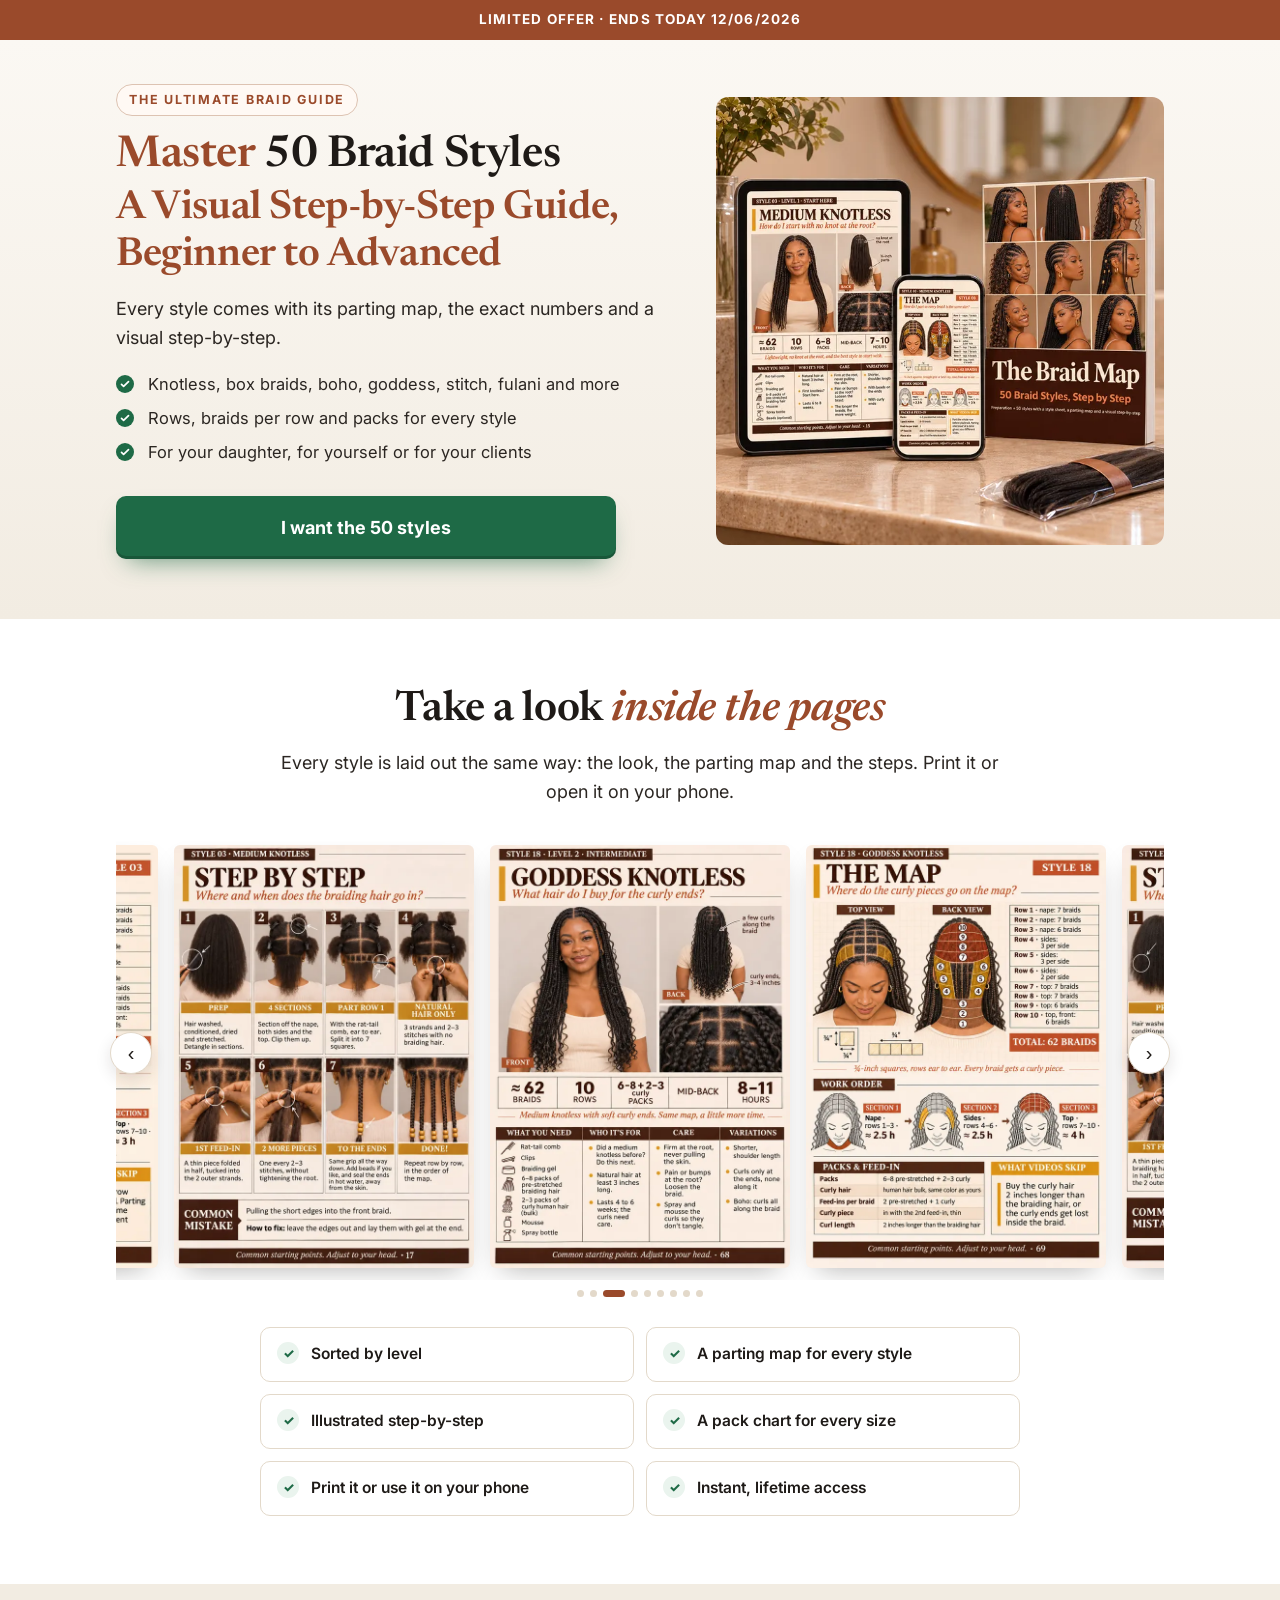
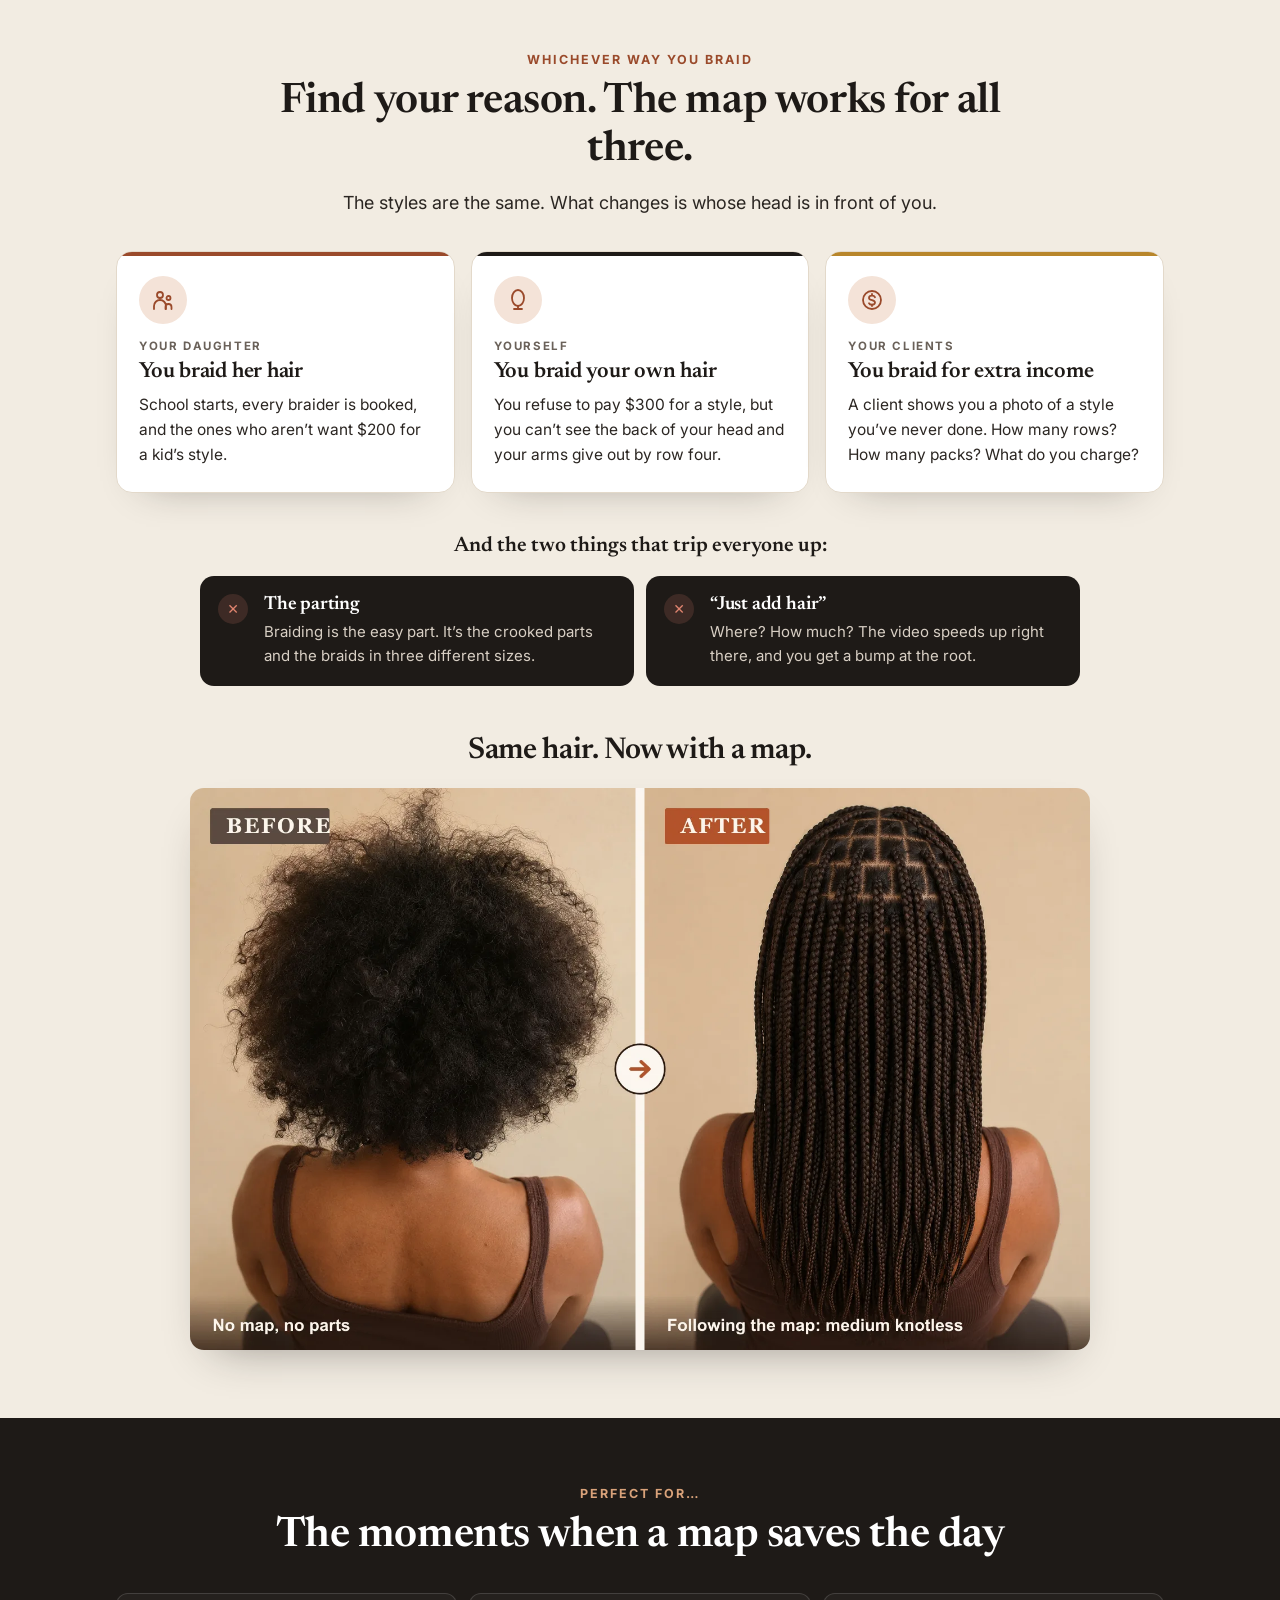
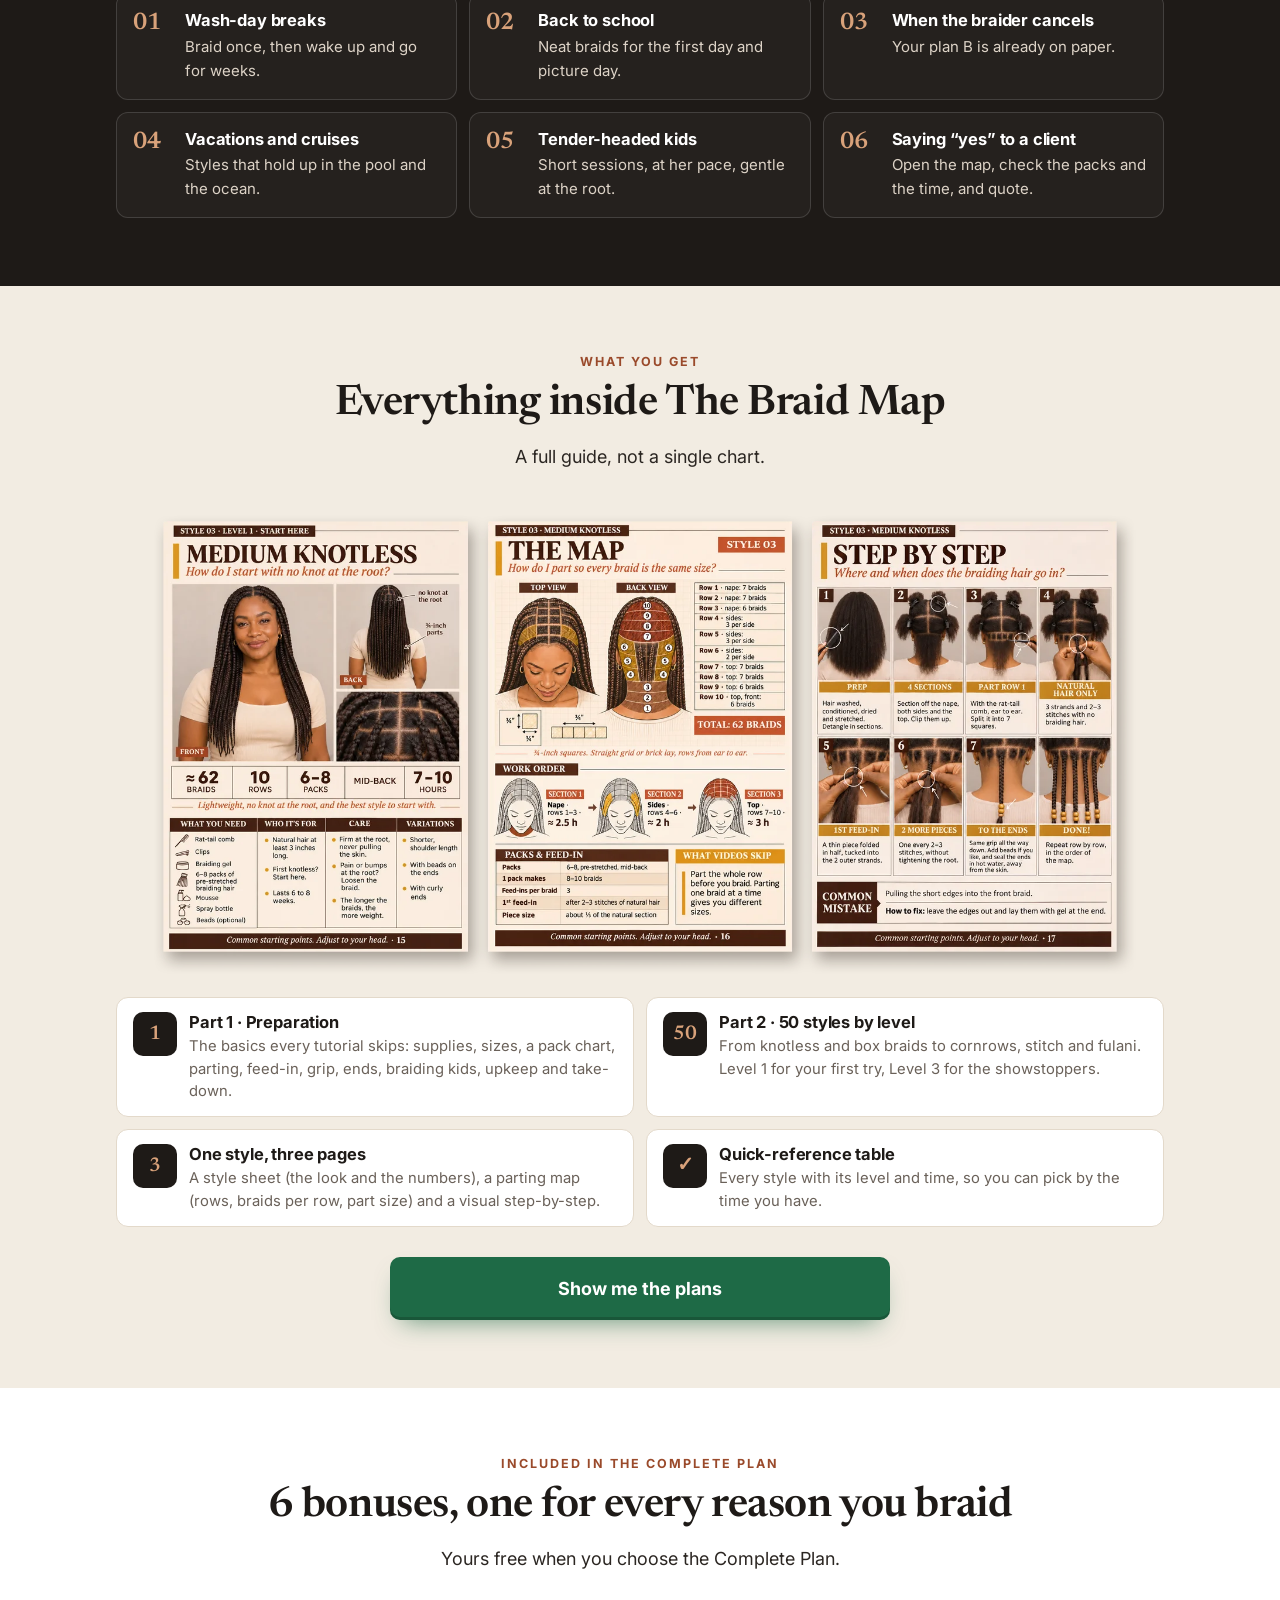
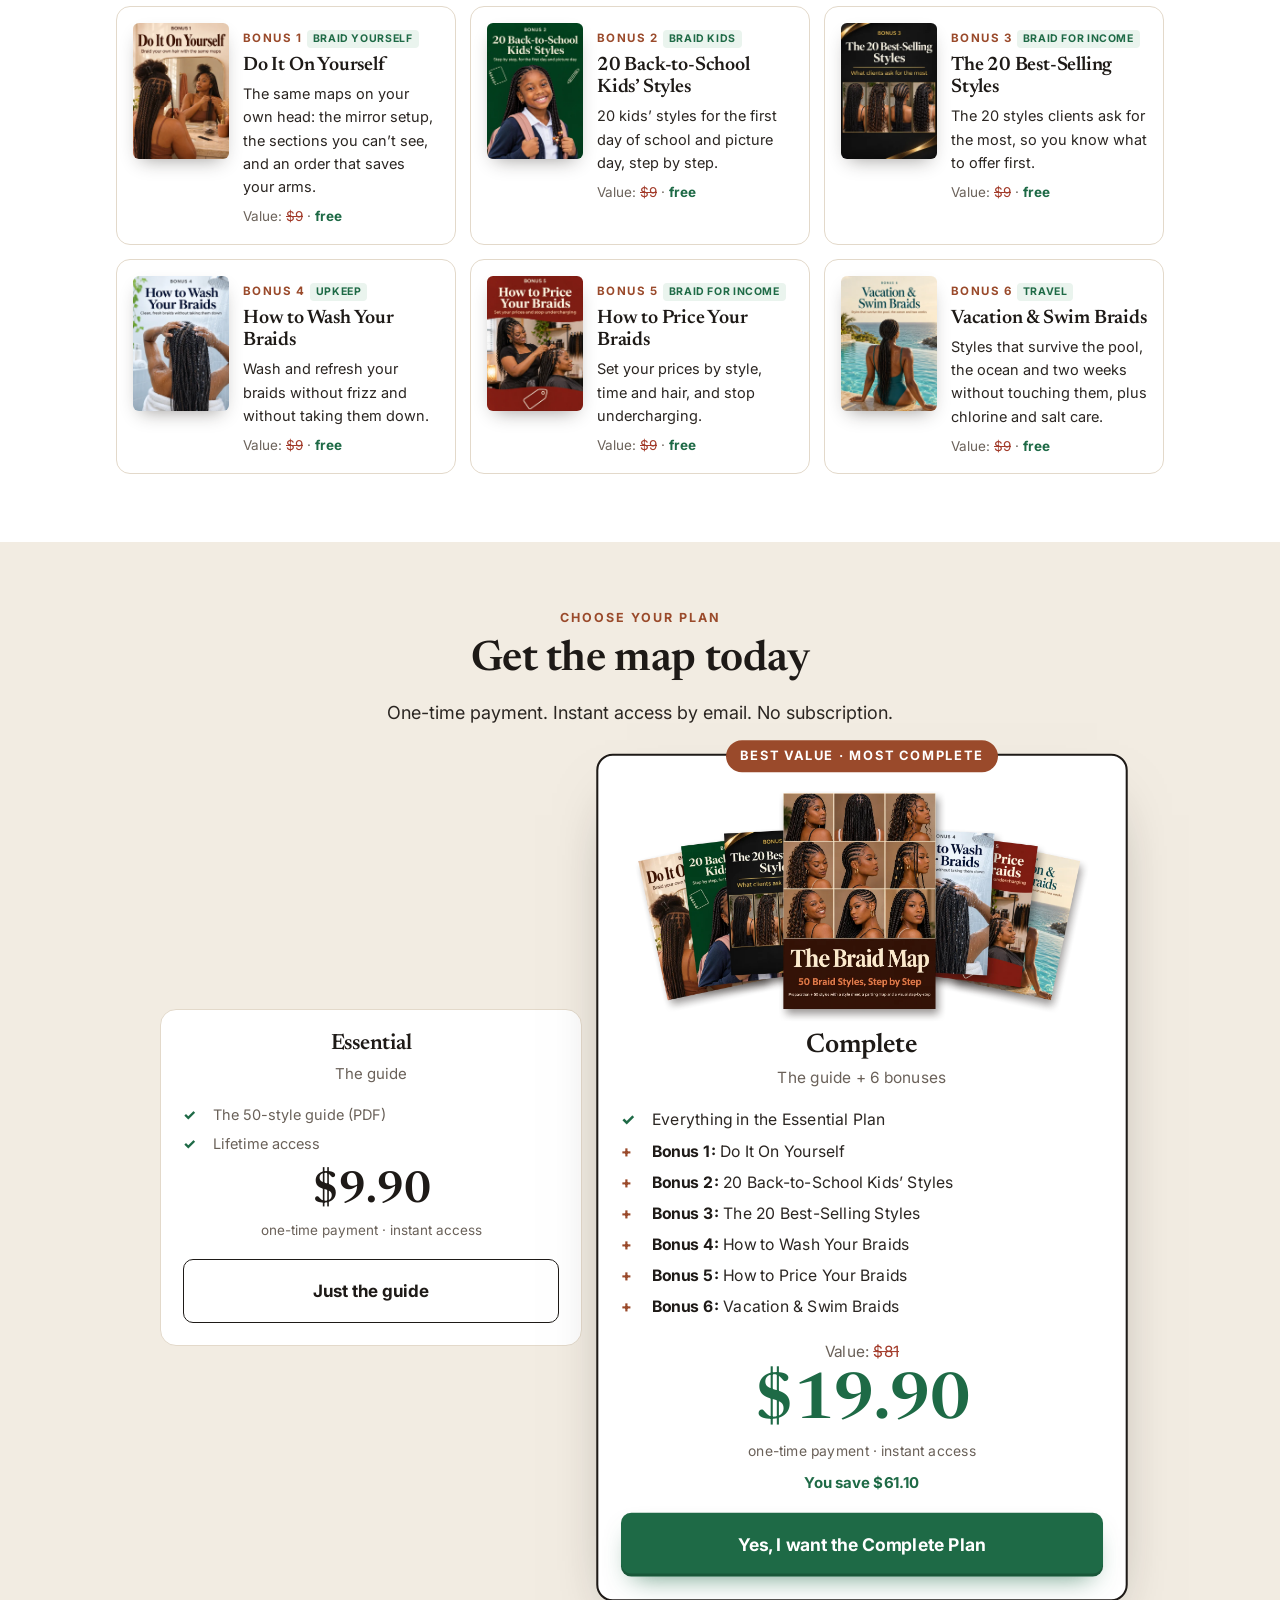
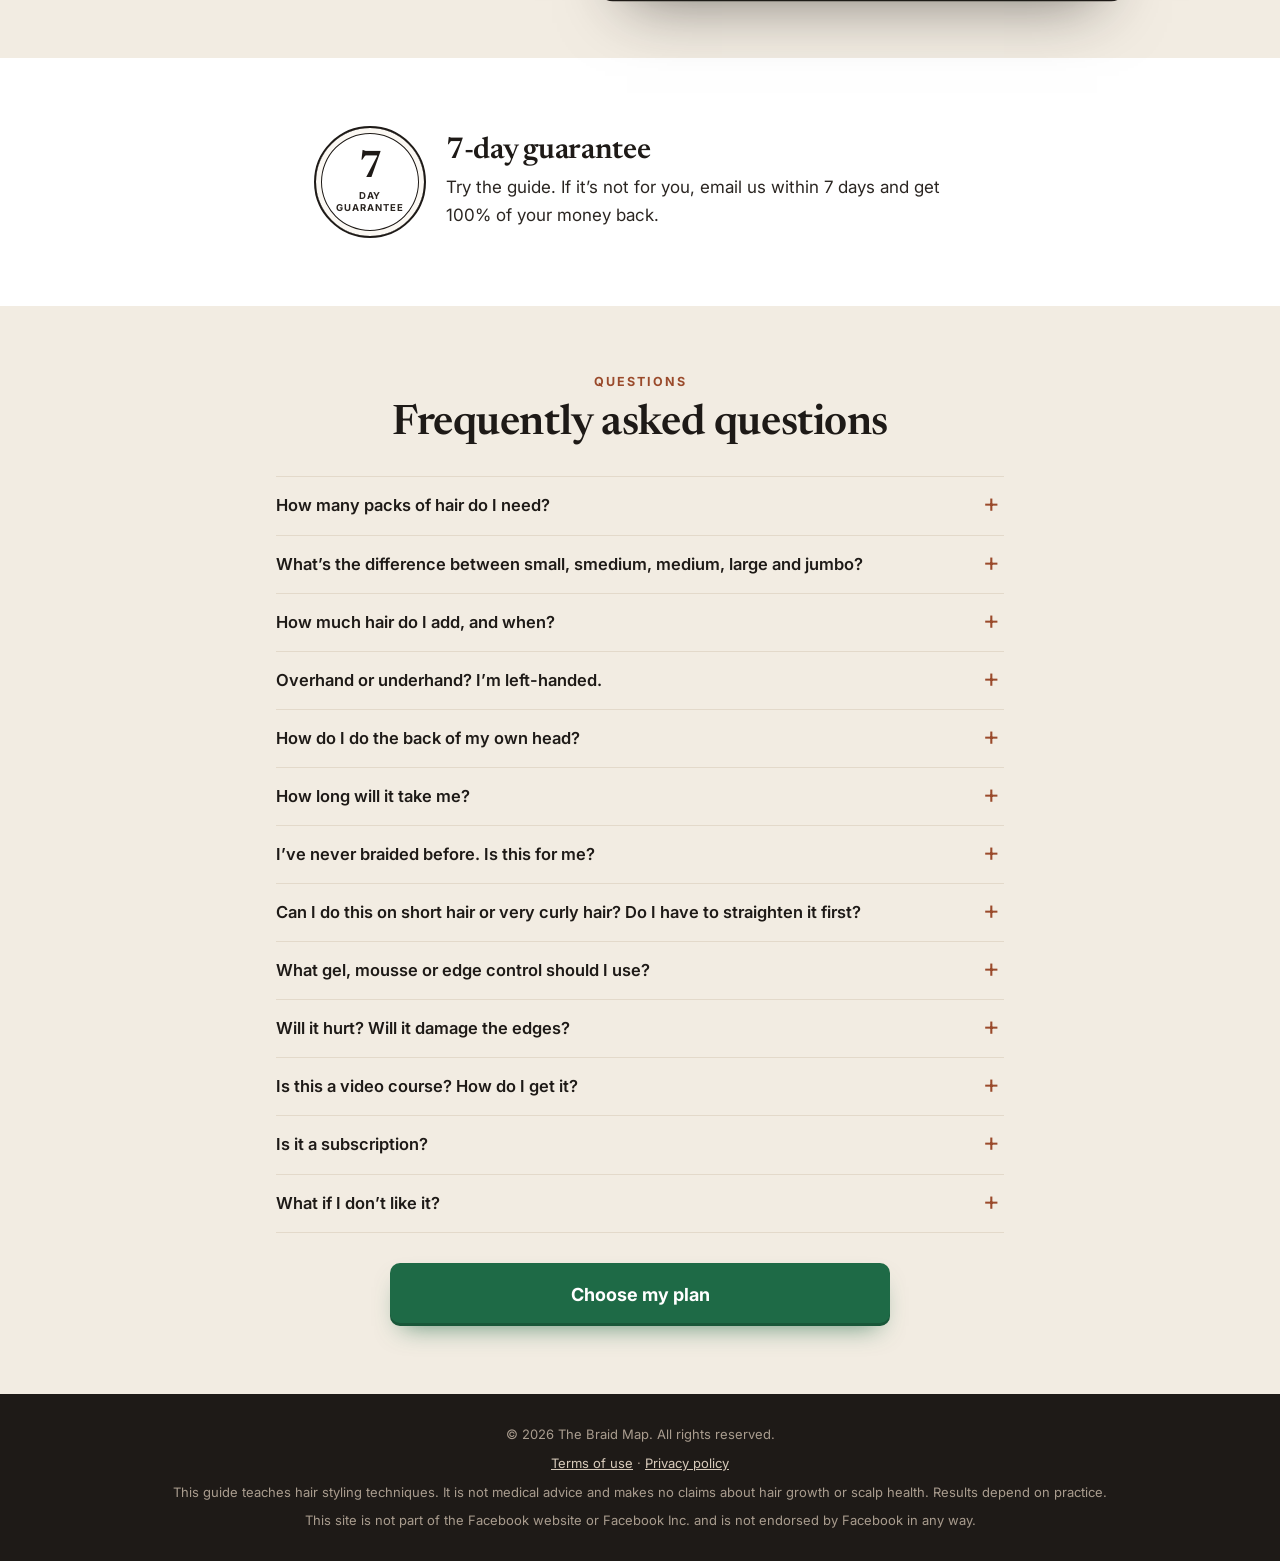
==== index.html @ 288ef931 "The Braid Map: página de vendas EN (index) + revisão PT (/pt) + /promo Layout em _fonte, textos em t" ====
<!doctype html>
<html lang="en">
<head>
<!-- GERADO por _montar.cjs a partir de _fonte/index.html + textos/<idioma>.json. Não edite o index.html na mão. -->
<meta charset="utf-8">
<meta name="viewport" content="width=device-width, initial-scale=1">
<title>The Braid Map: 50 Braid Styles, Step by Step</title>
<meta name="description" content="A printable guide with 50 braid styles, step by step: the basics first, then a style sheet, a parting map and a visual step-by-step for every style.">
<meta name="robots" content="noindex, nofollow">
<meta name="theme-color" content="#1E1A17">
<link rel="icon" href="data:image/svg+xml,<svg xmlns=%22http://www.w3.org/2000/svg%22 viewBox=%220 0 100 100%22><rect width=%22100%22 height=%22100%22 rx=%2220%22 fill=%22%231E1A17%22/><path d=%22M30 20v60M50 20v60M70 20v60M20 40h60M20 60h60%22 stroke=%22%23D9A27A%22 stroke-width=%225%22/></svg>">

<!-- ============================================================
     O QUE TROCAR ANTES DE SUBIR (tudo no textos/en.json, bloco "config"):
       config.pixelMeta              TROCAR-PIXEL-META   (enquanto tiver TROCAR, o pixel não carrega)
       config.utmifyPixel            TROCAR-UTMIFY-ID    (enquanto tiver TROCAR, o pixel da UTMify não carrega)
       config.checkout.essencial     $9.90  Plano Essencial  -> TROCAR-CHECKOUT-ESSENCIAL
       config.checkout.completo      $19.90  Plano Completo   -> TROCAR-CHECKOUT-COMPLETO
       config.checkout.popup         $14.90  popup de upgrade -> TROCAR-CHECKOUT-POPUP
       config.checkout.saida         $7.90  back redirect    -> TROCAR-CHECKOUT-SAIDA
     Botões com TROCAR mostram um aviso em vez de ir ao checkout. O back redirect só liga com link https.
     ============================================================ -->
<script>
  window.PIXEL_META_ID = 'TROCAR-PIXEL-META';
  window.UTMIFY_ID = 'TROCAR-UTMIFY-ID';
  if (window.PIXEL_META_ID.indexOf('TROCAR') === -1) {
    !function(f,b,e,v,n,t,s){if(f.fbq)return;n=f.fbq=function(){n.callMethod?
    n.callMethod.apply(n,arguments):n.queue.push(arguments)};if(!f._fbq)f._fbq=n;
    n.push=n;n.loaded=!0;n.version='2.0';n.queue=[];t=b.createElement(e);t.async=!0;
    t.src=v;s=b.getElementsByTagName(e)[0];s.parentNode.insertBefore(t,s)}(window,
    document,'script','https://connect.facebook.net/en_US/fbevents.js');
    fbq('init', window.PIXEL_META_ID);
    fbq('track', 'PageView');
  }
  if (window.UTMIFY_ID.indexOf('TROCAR') === -1) {
    window.pixelId = window.UTMIFY_ID;
    var a = document.createElement('script'); a.async = true; a.defer = true;
    a.src = 'https://cdn.utmify.com.br/scripts/pixel/pixel.js'; document.head.appendChild(a);
  }
</script>
<!-- UTMify: guarda as UTMs da campanha (sempre ligado) -->
<script src="https://cdn.utmify.com.br/scripts/utms/latest.js" data-utmify-prevent-xcod-sck data-utmify-prevent-subids async defer></script>

<link rel="preconnect" href="https://fonts.googleapis.com">
<link rel="preconnect" href="https://fonts.gstatic.com" crossorigin>
<link rel="stylesheet" href="https://fonts.googleapis.com/css2?family=Newsreader:ital,opsz,wght@0,6..72,500;0,6..72,600;0,6..72,700;1,6..72,500;1,6..72,600&family=Inter:wght@400;500;600;700;800&display=swap">
<style>
:root{
  --tinta:#1E1A17; --tinta2:#2A2521; --texto:#2B2622; --mudo:#6A6159;
  --papel:#FBF8F3; --areia:#F2ECE2; --linha:#E3D9CA; --branco:#fff;
  --argila:#9A4A2B; --argila-clara:#F4E3D8; --pele:#D9A27A; --ouro:#B8862B;
  --cta:#1E6A46; --cta-esc:#165237; --verde-claro:#EAF4EE; --vermelho:#A23B2A;
  --serif:"Newsreader",Georgia,"Times New Roman",serif;
  --sans:"Inter",system-ui,-apple-system,"Segoe UI",sans-serif;
}
*{box-sizing:border-box;margin:0;padding:0}
html{-webkit-text-size-adjust:100%;scroll-behavior:smooth}
body{font-family:var(--sans);color:var(--texto);background:var(--papel);font-size:17px;line-height:1.6;-webkit-font-smoothing:antialiased;overflow-x:hidden}
img{max-width:100%;height:auto;display:block}
b,strong{font-weight:700;color:var(--tinta)}
.wrap{max-width:1080px;margin:0 auto;padding:0 16px}
.col{max-width:760px;margin:0 auto}
section{padding:68px 0}
@media (max-width:640px){section{padding:52px 0}}
h1,h2,h3{font-family:var(--serif);color:var(--tinta);font-weight:600;letter-spacing:-.01em;line-height:1.14}
h2{font-size:clamp(29px,5.2vw,42px)}
h2 em{font-style:italic;color:var(--argila)}
h3{font-size:clamp(20px,2.6vw,23px)}
.kicker{display:block;font:700 12.5px/1.2 var(--sans);letter-spacing:.16em;text-transform:uppercase;color:var(--argila);margin-bottom:12px}
.centro{text-align:center}
.lead{font-size:18px;margin-top:14px;color:var(--texto)}
.escuro{background:var(--tinta);color:#DDD3C7}
.escuro h2,.escuro h3,.escuro b{color:#fff}
.escuro .kicker{color:var(--pele)}
.escuro .lead,.escuro p{color:#DDD3C7}
.areia{background:var(--areia)}
.branco{background:var(--branco)}

/* botão */
.btn{display:block;width:100%;max-width:500px;margin:30px auto 0;background:var(--cta);color:#fff;text-decoration:none;text-align:center;
  font:700 18px/1.3 var(--sans);padding:20px 24px;border-radius:10px;
  box-shadow:0 12px 26px -12px rgba(30,106,70,.7),inset 0 -3px 0 rgba(0,0,0,.18);transition:background .2s,transform .2s}
.btn:hover{background:var(--cta-esc);transform:translateY(-1px)}

/* placeholder de imagem (a página vai sem imagens até o entregável existir) */
.ph{display:flex;align-items:center;justify-content:center;text-align:center;padding:16px;border:1.5px dashed #BFB09C;border-radius:12px;
  background:repeating-linear-gradient(135deg,#F5EFE6 0 12px,#F1EADF 12px 24px);color:#8A7B69;font:600 13px/1.4 var(--sans)}
.escuro .ph{background:rgba(255,255,255,.04);border-color:rgba(217,162,122,.45);color:#C9B7A5}

/* 1 · hero */
.hero{padding:44px 0 60px;background:linear-gradient(180deg,var(--papel) 0%,var(--areia) 100%)}
.hero-grade{display:grid;gap:34px;align-items:center}
@media (min-width:900px){.hero-grade{grid-template-columns:1.1fr .9fr;gap:52px}}
.selo-topo{display:inline-block;font:700 12.5px/1.3 var(--sans);letter-spacing:.14em;text-transform:uppercase;color:var(--argila);
  border:1px solid #DDC3B2;background:#FFF9F4;padding:7px 12px;border-radius:999px}
.hero h1{font-size:clamp(28px,3.6vw,40px);line-height:1.16;margin-top:16px}
.hero h1 .nome{display:block;font-size:.6em;font-weight:700;color:var(--argila);margin-bottom:10px}
.hero h1{color:var(--argila)}
.hero h1 .forte{display:block;color:var(--tinta);font-size:1.1em;white-space:nowrap;line-height:1.1}
.hero h1 .resto{display:block;margin-top:6px;text-wrap:balance}
.hero h1 .forte .cor{color:var(--argila)}
.hero h1 em{color:var(--argila);white-space:nowrap}
.hero .sub{margin-top:16px;font-size:18px}
.hero .lista{list-style:none;margin-top:18px;display:grid;gap:8px}
.hero .lista li{display:grid;grid-template-columns:22px 1fr;gap:10px;font-size:16.5px}
.ok::before,.hero .lista li::before{content:"";width:18px;height:18px;margin-top:4px;border-radius:50%;background:var(--cta) url("data:image/svg+xml,%3Csvg xmlns='http://www.w3.org/2000/svg' viewBox='0 0 20 20'%3E%3Cpath d='M5 10.5l3 3 7-7' fill='none' stroke='%23fff' stroke-width='2.4' stroke-linecap='round' stroke-linejoin='round'/%3E%3C/svg%3E") center/14px no-repeat}
.hero .btn{margin-left:0}
@media (max-width:899px){.hero .btn{margin-left:auto}}
.numeros{display:grid;grid-template-columns:repeat(4,1fr);gap:8px;margin-top:14px;max-width:500px}
@media (max-width:899px){.numeros{margin-left:auto;margin-right:auto}}
.numeros div{background:var(--branco);border:1px solid var(--linha);border-radius:10px;padding:10px 4px;text-align:center}
.numeros b{display:block;font:600 25px/1 var(--serif);color:var(--argila)}
.numeros span{display:block;font-size:11.5px;color:var(--mudo);margin-top:4px;line-height:1.25}
.hero .ph-d{aspect-ratio:4/5}
.hero .ph-m{display:none;aspect-ratio:4/3;margin-top:20px}
@media (max-width:899px){.hero .ph-m{display:flex}.hero .ph-d{display:none}}

/* carrossel (placeholders de páginas) */
.carrossel{position:relative;margin-top:34px}
.trilho{display:flex;gap:16px;overflow-x:auto;scroll-snap-type:x mandatory;scroll-behavior:smooth;padding:4px 2px 12px;scrollbar-width:none}
.trilho::-webkit-scrollbar{display:none}
.slide{flex:0 0 clamp(220px,30%,300px);scroll-snap-align:center;margin:0}
.slide .ph{aspect-ratio:210/297;background-color:#fff}
.slide figcaption{font-size:13.5px;color:var(--mudo);text-align:center;margin-top:8px}
.seta{position:absolute;top:42%;width:42px;height:42px;border-radius:50%;border:1px solid var(--linha);background:#fff;color:var(--tinta);font-size:20px;cursor:pointer;box-shadow:0 6px 16px rgba(30,26,23,.12);z-index:2}
.seta.ant{left:-6px}.seta.prox{right:-6px}
@media (max-width:640px){.seta{display:none}}
.pontos{display:flex;justify-content:center;gap:6px;margin-top:10px}
.pontos i{width:7px;height:7px;border-radius:50%;background:var(--linha)}
.pontos i.on{width:22px;border-radius:4px;background:var(--argila)}

/* bullets em 2 colunas */
.checks{display:grid;gap:12px;margin-top:30px}
@media (min-width:760px){.checks{grid-template-columns:1fr 1fr}}
.checks li{list-style:none;display:grid;grid-template-columns:24px 1fr;gap:10px;align-items:start;background:var(--branco);border:1px solid var(--linha);border-radius:10px;padding:14px 16px;font-weight:600;font-size:15.5px;color:var(--tinta)}
.checks li::before{content:"✓";width:22px;height:22px;border-radius:50%;background:var(--verde-claro);color:var(--cta);font-size:13px;font-weight:800;display:flex;align-items:center;justify-content:center}


/* 4 · benefícios */
.beneficios{display:grid;gap:12px;margin-top:32px}
@media (min-width:700px){.beneficios{grid-template-columns:1fr 1fr}}
@media (min-width:1000px){.beneficios{grid-template-columns:repeat(3,1fr)}}
.ben{display:grid;grid-template-columns:40px 1fr;gap:12px;align-items:start;border:1px solid rgba(255,255,255,.14);border-radius:12px;padding:16px;background:rgba(255,255,255,.03)}
.ben .n{font:600 24px/1.1 var(--serif);color:var(--pele)}
.ben h3{font:700 16.5px/1.3 var(--sans);color:#fff}
.ben p{font-size:15px;margin-top:3px}

/* 5 · antes e depois: imagem única com os rótulos dentro */
.ad{margin:20px auto 0;max-width:900px}
.ad img{width:100%;border-radius:14px;box-shadow:0 20px 44px -24px rgba(30,26,23,.45)}
.ad figcaption{text-align:center;font-size:15px;color:var(--mudo);margin-top:10px}
/* 6 · o que você recebe */
.recebe-grade{display:grid;gap:30px;margin-top:34px;align-items:center}
@media (min-width:900px){.recebe-grade{grid-template-columns:.9fr 1.1fr}}
.recebe-grade > .ph{aspect-ratio:1/1}
.tres-pag{display:block;width:100%;max-width:1000px;margin:26px auto 0}
.slide img{width:100%;border-radius:6px;box-shadow:0 12px 26px -12px rgba(30,26,23,.35);background:#fff}
.bon .capa-b{width:96px;border-radius:6px;box-shadow:0 8px 18px -8px rgba(30,26,23,.45)}
.itens-r{list-style:none;display:grid;gap:12px;margin-top:22px}
@media (min-width:860px){.itens-r{grid-template-columns:1fr 1fr}}
.itens-r li{display:grid;grid-template-columns:44px 1fr;gap:12px;background:var(--branco);border:1px solid var(--linha);border-radius:12px;padding:14px 16px}
.itens-r .n{width:44px;height:44px;border-radius:10px;background:var(--tinta);color:var(--pele);display:flex;align-items:center;justify-content:center;font:600 20px/1 var(--serif)}
.itens-r h3{font:700 16.5px/1.3 var(--sans);color:var(--tinta)}
.itens-r p{font-size:14.8px;color:var(--mudo);margin-top:2px;line-height:1.5}

/* 7 · bônus */
.bonus-grade{display:grid;gap:14px;margin-top:32px}
@media (min-width:760px){.bonus-grade{grid-template-columns:1fr 1fr}}
@media (min-width:1000px){.bonus-grade{grid-template-columns:repeat(3,1fr)}}
.bon{background:var(--branco);border:1px solid var(--linha);border-radius:14px;padding:16px;display:grid;grid-template-columns:96px 1fr;gap:14px;align-items:start}
.bon .ph{aspect-ratio:3/4;font-size:11.5px;padding:6px}
.bon .rot{font:700 11.5px/1.2 var(--sans);letter-spacing:.12em;text-transform:uppercase;color:var(--argila)}
.bon .para{display:inline-block;font:700 10.5px/1.2 var(--sans);letter-spacing:.06em;text-transform:uppercase;color:var(--cta);background:var(--verde-claro);padding:3px 6px;border-radius:4px;margin-left:4px}
.bon h3{font-size:19.5px;margin-top:5px}
.bon p{font-size:14.5px;margin-top:5px}
.bon .val{margin-top:8px;font-size:13.5px;color:var(--mudo)}
.bon .val s{color:var(--vermelho)}
.bon .val b{color:var(--cta)}

/* 8 · oferta */
.planos-grade{display:grid;gap:22px;margin-top:38px;align-items:center}
@media (min-width:860px){.planos-grade{grid-template-columns:.9fr 1.1fr;max-width:960px;margin-left:auto;margin-right:auto}}
.plano{position:relative;background:var(--branco);border:1px solid var(--linha);border-radius:16px;padding:26px 22px 22px}
.plano h3{text-align:center;font-size:26px}
.plano .p-desc{text-align:center;color:var(--mudo);font-size:15px;margin-top:4px}
.plano ul{list-style:none;margin-top:18px;display:grid;gap:8px}
.plano li{display:grid;grid-template-columns:22px 1fr;gap:8px;font-size:15.3px;line-height:1.45}
.plano li::before{content:"✓";color:var(--cta);font-weight:800}
.plano li.b::before{content:"+";color:var(--argila);font-weight:800}
.plano .de{text-align:center;margin-top:20px;color:var(--mudo);font-size:15px}
.plano .de s{color:var(--vermelho)}
.plano .preco{text-align:center;font:600 52px/1 var(--serif);color:var(--tinta);margin-top:6px}
.plano .preco-nota{text-align:center;font-size:13.5px;color:var(--mudo);margin-top:6px}
.plano .btn{margin-top:18px;font-size:17px}
.plano.essencial .btn{background:#fff;color:var(--tinta);border:1.5px solid var(--tinta);box-shadow:none}
.plano.essencial .btn:hover{background:var(--areia)}
.plano.completo{border:2px solid var(--tinta);box-shadow:0 30px 60px -30px rgba(30,26,23,.55);padding-top:34px}
@media (min-width:860px){.plano.completo{transform:scale(1.03)}}
.plano.completo .selo{position:absolute;top:-15px;left:50%;transform:translateX(-50%);background:var(--argila);color:#fff;font:700 12.5px/1 var(--sans);letter-spacing:.12em;text-transform:uppercase;padding:9px 14px;border-radius:999px;white-space:nowrap}
.plano.completo .preco{font-size:62px;color:var(--cta)}
.plano.completo .eco{display:block;text-align:center;margin-top:8px;color:var(--cta);font-weight:700;font-size:14.5px}

.plano-img{display:block;width:100%;max-width:440px;margin:0 auto 10px}
.plano-img.pequena{max-width:110px;margin-bottom:12px}
.plano.essencial{padding-top:22px}
.plano.essencial h3{font-size:22px}
.plano.essencial .preco{font-size:44px;margin-top:16px}
.plano.essencial li{font-size:14.5px;color:var(--mudo)}

/* 9 · garantia */
.garantia{display:flex;gap:20px;align-items:center;justify-content:center;flex-wrap:wrap;text-align:left}
.selo-g{flex:none;width:112px;height:112px;border-radius:50%;border:2px solid var(--tinta);display:flex;flex-direction:column;align-items:center;justify-content:center;text-align:center;box-shadow:inset 0 0 0 5px var(--papel),inset 0 0 0 6px var(--tinta)}
.selo-g b{font:600 38px/1 var(--serif)}
.selo-g span{font:700 9.5px/1.3 var(--sans);letter-spacing:.1em;text-transform:uppercase;margin-top:3px}
.garantia div:last-child{max-width:520px}
.garantia h2{font-size:clamp(24px,3.6vw,30px)}
.garantia p{margin-top:6px}

/* faixa do topo */
.topo{background:var(--argila);color:#fff;text-align:center;font:700 13.5px/1.3 var(--sans);letter-spacing:.08em;text-transform:uppercase;padding:11px 16px}
/* mockup do hero (imagem real) */
.mock-d{width:100%;border-radius:12px}
.mock-m{display:none;width:100%;margin-top:18px;border-radius:12px}
@media (max-width:899px){.mock-m{display:block}.mock-d{display:none}}
/* dores: 3 perfis + 2 dores comuns */
.perfis{display:grid;gap:16px;margin-top:34px}
@media (min-width:860px){.perfis{grid-template-columns:repeat(3,1fr)}}
.perfil{background:var(--branco);border:1px solid var(--linha);border-radius:16px;padding:24px 22px;box-shadow:0 18px 40px -30px rgba(30,26,23,.45);position:relative;overflow:hidden}
.perfil::after{content:"";position:absolute;left:0;right:0;top:0;height:4px;background:var(--argila)}
.perfil:nth-child(2)::after{background:var(--tinta)}
.perfil:nth-child(3)::after{background:var(--ouro)}
.perfil .ico{width:48px;height:48px;border-radius:50%;background:var(--argila-clara);display:flex;align-items:center;justify-content:center}
.perfil .ico svg{width:24px;height:24px;stroke:var(--argila);fill:none;stroke-width:1.8;stroke-linecap:round;stroke-linejoin:round}
.perfil .tag-p{display:block;font:700 11.5px/1.2 var(--sans);letter-spacing:.14em;text-transform:uppercase;color:var(--mudo);margin-top:16px}
.perfil h3{font-size:22px;margin-top:6px}
.perfil p{font-size:15.5px;margin-top:8px}
.comuns-tit{text-align:center;font:600 21px/1.3 var(--serif);color:var(--tinta);margin-top:40px}
.comuns{display:grid;gap:12px;margin-top:16px;max-width:880px;margin-left:auto;margin-right:auto}
@media (min-width:760px){.comuns{grid-template-columns:1fr 1fr}}
.comum{display:grid;grid-template-columns:34px 1fr;gap:12px;align-items:start;background:var(--tinta);border-radius:14px;padding:18px 18px}
.comum .x{width:30px;height:30px;border-radius:50%;background:rgba(224,132,111,.16);color:#E0846F;display:flex;align-items:center;justify-content:center;font-weight:800;font-size:14px}
.comum h3{font-size:19px;color:#fff}
.comum p{font-size:15px;color:#D8CFC4;margin-top:4px}
.ad-tit{text-align:center;font-size:clamp(23px,3.4vw,30px);margin-top:48px}
/* faq */
.faq{margin-top:28px;border-top:1px solid var(--linha)}
.faq details{border-bottom:1px solid var(--linha)}
.faq summary{cursor:pointer;list-style:none;padding:17px 34px 17px 0;position:relative;font:600 16.5px/1.4 var(--sans);color:var(--tinta)}
.faq summary::-webkit-details-marker{display:none}
.faq summary::after{content:"+";position:absolute;right:4px;top:13px;font:400 26px/1 var(--sans);color:var(--argila)}
.faq details[open] summary::after{content:"–"}
.faq .resp{padding:0 0 17px;font-size:15.8px}

/* rodapé */
.rodape{background:var(--tinta);color:#A99C8E;font-size:13px;text-align:center;padding:30px 16px}
.rodape a{color:#D8CBBB}
.rodape p + p{margin-top:8px}

/* popup de upgrade */
.modal[hidden]{display:none}
.modal{position:fixed;inset:0;z-index:99;display:flex;align-items:center;justify-content:center;padding:16px}
.modal-fundo{position:absolute;inset:0;background:rgba(30,26,23,.72)}
.modal-caixa{position:relative;background:var(--papel);border-radius:16px;padding:30px 22px 22px;width:100%;max-width:460px;text-align:center;max-height:92vh;overflow-y:auto;box-shadow:0 30px 70px rgba(0,0,0,.4)}
.modal-x{position:absolute;top:8px;right:10px;background:none;border:none;font-size:28px;line-height:1;color:var(--mudo);cursor:pointer;padding:6px}
.modal-caixa h3{font-size:clamp(23px,4vw,28px);margin-top:4px}
.modal-sub{font-size:15.5px;margin-top:10px}
.modal-preco{border:1.5px dashed #9FCDB2;background:var(--verde-claro);border-radius:12px;padding:16px;margin:18px 0}
.modal-preco s{color:var(--mudo)}
.modal-valor{font:600 46px/1 var(--serif);color:var(--cta);margin:4px 0 6px}
.modal-preco span{display:block;font-size:13.5px;color:var(--cta);font-weight:700}
.modal-caixa .btn{margin-top:0;max-width:none}
.modal-nao{display:block;width:100%;margin-top:10px;background:none;border:1px solid var(--linha);border-radius:10px;padding:13px;font:600 14px/1.3 var(--sans);color:var(--mudo);cursor:pointer}
</style>
</head>
<body>

<div class="topo">Limited offer · Ends today <span class="js-data"></span></div>

<!-- 1 · HERO: o produto na lata -->
<header class="hero">
  <div class="wrap hero-grade">
    <div>
      <span class="selo-topo">The ultimate braid guide</span>
      <h1><span class="forte"><span class="cor">Master</span> 50 Braid Styles</span> <span class="resto">A Visual <span style="white-space:nowrap">Step-by-Step</span> Guide, Beginner to Advanced</span></h1>
      <img class="mock-m" src="assets/hero-06.webp" srcset="assets/hero-06-640.webp 640w, assets/hero-06.webp 1100w" sizes="(max-width: 899px) calc(100vw - 32px), 1px" width="1100" height="1100" alt="The Braid Map: the book, the style sheet on a tablet and the parting map on a phone" fetchpriority="high">
      <p class="sub">Every style comes with its parting map, the exact numbers and a visual step-by-step.</p>
      <ul class="lista"><li><span>Knotless, box braids, boho, goddess, stitch, fulani and more</span></li><li><span>Rows, braids per row and packs for every style</span></li><li><span>For your daughter, for yourself or for your clients</span></li></ul>
      <a class="btn" href="#oferta">I want the 50 styles</a>
    </div>
    <img class="mock-d" src="assets/hero-06.webp" srcset="assets/hero-06-640.webp 640w, assets/hero-06.webp 1100w" sizes="(min-width: 900px) 460px, 1px" width="1100" height="1100" alt="The Braid Map: the book, the style sheet on a tablet and the parting map on a phone" fetchpriority="high">
  </div>
</header>

<!-- 2 · POR DENTRO: carrossel das páginas + 6 bullets -->
<section class="branco">
  <div class="wrap">
    <div class="col centro">
      <h2>Take a look <em>inside the pages</em></h2>
      <p class="lead">Every style is laid out the same way: the look, the parting map and the steps. Print it or open it on your phone.</p>
    </div>
    <div class="carrossel" data-auto="3800">
      <button class="seta ant" type="button" aria-label="‹">‹</button>
      <div class="trilho"><figure class="slide"><img src="assets/en-p1.webp" width="620" height="876" alt="Style 03, Medium Knotless: style sheet" decoding="async"></figure><figure class="slide"><img src="assets/en-p2.webp" width="620" height="876" alt="Style 03, Medium Knotless: parting map" decoding="async"></figure><figure class="slide"><img src="assets/en-p3.webp" width="620" height="876" alt="Style 03, Medium Knotless: step-by-step" decoding="async"></figure><figure class="slide"><img src="assets/en-m18-p1.webp" width="620" height="876" alt="Style 18, Goddess Knotless: style sheet" decoding="async"></figure><figure class="slide"><img src="assets/en-m18-p2.webp" width="620" height="876" alt="Style 18, Goddess Knotless: parting map" decoding="async"></figure><figure class="slide"><img src="assets/en-m18-p3.webp" width="620" height="876" alt="Style 18, Goddess Knotless: step-by-step" decoding="async"></figure><figure class="slide"><img src="assets/en-m34-p1.webp" width="620" height="876" alt="Style 34, Straight-Back Stitch Braids: style sheet" decoding="async"></figure><figure class="slide"><img src="assets/en-m34-p2.webp" width="620" height="876" alt="Style 34, Straight-Back Stitch Braids: parting map" decoding="async"></figure><figure class="slide"><img src="assets/en-m34-p3.webp" width="620" height="876" alt="Style 34, Straight-Back Stitch Braids: step-by-step" decoding="async"></figure></div>
      <button class="seta prox" type="button" aria-label="›">›</button>
      <div class="pontos"></div>
    </div>
    <ul class="checks col"><li><span>Sorted by level</span></li><li><span>A parting map for every style</span></li><li><span>Illustrated step-by-step</span></li><li><span>A pack chart for every size</span></li><li><span>Print it or use it on your phone</span></li><li><span>Instant, lifetime access</span></li></ul>
  </div>
</section>

<!-- 3 · DORES: só identificação (sem resposta) + antes e depois no fim -->
<section class="areia">
  <div class="wrap">
    <div class="col centro">
      <span class="kicker">Whichever way you braid</span>
      <h2>Find your reason. The map works for all three.</h2>
      <p class="lead">The styles are the same. What changes is whose head is in front of you.</p>
    </div>
    <div class="perfis"><div class="perfil"><span class="ico"><svg viewBox="0 0 24 24"><circle cx="9" cy="7" r="3"/><circle cx="17.5" cy="10" r="2"/><path d="M3 21v-3a6 6 0 0 1 12 0v3M14.5 21v-2a3 3 0 0 1 6 0v2"/></svg></span><span class="tag-p">Your daughter</span><h3>You braid her hair</h3><p>School starts, every braider is booked, and the ones who aren’t want $200 for a kid’s style.</p></div><div class="perfil"><span class="ico"><svg viewBox="0 0 24 24"><ellipse cx="12" cy="10" rx="6" ry="8"/><path d="M12 18v3M8 21h8"/></svg></span><span class="tag-p">Yourself</span><h3>You braid your own hair</h3><p>You refuse to pay $300 for a style, but you can’t see the back of your head and your arms give out by row four.</p></div><div class="perfil"><span class="ico"><svg viewBox="0 0 24 24"><circle cx="12" cy="12" r="9"/><path d="M15 9.2a3 3 0 0 0-3-1.5c-1.7 0-3 .9-3 2.2 0 3 6 1.6 6 4.6 0 1.3-1.3 2.2-3 2.2a3 3 0 0 1-3-1.5M12 6v1.6M12 16.4V18"/></svg></span><span class="tag-p">Your clients</span><h3>You braid for extra income</h3><p>A client shows you a photo of a style you’ve never done. How many rows? How many packs? What do you charge?</p></div></div>
    <p class="comuns-tit">And the two things that trip everyone up:</p>
    <div class="comuns"><div class="comum"><span class="x">✕</span><div><h3>The parting</h3><p>Braiding is the easy part. It’s the crooked parts and the braids in three different sizes.</p></div></div><div class="comum"><span class="x">✕</span><div><h3>“Just add hair”</h3><p>Where? How much? The video speeds up right there, and you get a bump at the root.</p></div></div></div>
    <h3 class="ad-tit">Same hair. Now with a map.</h3>
    <figure class="ad"><img src="assets/antes-depois-en.webp" width="1600" height="1000" alt="The same woman seen from above and behind: messy unbraided hair before, neat knotless braids after" decoding="async"></figure>
  </div>
</section>

<!-- 4 · BENEFÍCIOS (perfect for…) -->
<section class="escuro">
  <div class="wrap">
    <div class="col centro">
      <span class="kicker">Perfect for…</span>
      <h2>The moments when a map saves the day</h2>
    </div>
    <div class="beneficios"><div class="ben"><span class="n">01</span><div><h3>Wash-day breaks</h3><p>Braid once, then wake up and go for weeks.</p></div></div><div class="ben"><span class="n">02</span><div><h3>Back to school</h3><p>Neat braids for the first day and picture day.</p></div></div><div class="ben"><span class="n">03</span><div><h3>When the braider cancels</h3><p>Your plan B is already on paper.</p></div></div><div class="ben"><span class="n">04</span><div><h3>Vacations and cruises</h3><p>Styles that hold up in the pool and the ocean.</p></div></div><div class="ben"><span class="n">05</span><div><h3>Tender-headed kids</h3><p>Short sessions, at her pace, gentle at the root.</p></div></div><div class="ben"><span class="n">06</span><div><h3>Saying “yes” to a client</h3><p>Open the map, check the packs and the time, and quote.</p></div></div></div>
  </div>
</section>

<!-- 6 · O QUE VOCÊ VAI RECEBER: mockup + lista + carrossel dos materiais -->
<section class="areia">
  <div class="wrap">
    <div class="col centro">
      <span class="kicker">What you get</span>
      <h2>Everything inside The Braid Map</h2>
      <p class="lead">A full guide, not a single chart.</p>
    </div>
    <img class="tres-pag" src="assets/en-tres.webp" width="1708" height="815" alt="The 3 pages of one style: style sheet, parting map and step-by-step" decoding="async">
    <ul class="itens-r"><li><span class="n">1</span><div><h3>Part 1 · Preparation</h3><p>The basics every tutorial skips: supplies, sizes, a pack chart, parting, feed-in, grip, ends, braiding kids, upkeep and take-down.</p></div></li><li><span class="n">50</span><div><h3>Part 2 · 50 styles by level</h3><p>From knotless and box braids to cornrows, stitch and fulani. Level 1 for your first try, Level 3 for the showstoppers.</p></div></li><li><span class="n">3</span><div><h3>One style, three pages</h3><p>A style sheet (the look and the numbers), a parting map (rows, braids per row, part size) and a visual step-by-step.</p></div></li><li><span class="n">✓</span><div><h3>Quick-reference table</h3><p>Every style with its level and time, so you can pick by the time you have.</p></div></li></ul>
    <a class="btn" href="#oferta">Show me the plans</a>
  </div>
</section>

<!-- 7 · BÔNUS (os 5 do Heitor) -->
<section class="branco">
  <div class="wrap">
    <div class="col centro">
      <span class="kicker">Included in the Complete Plan</span>
      <h2>6 bonuses, one for every reason you braid</h2>
      <p class="lead">Yours free when you choose the Complete Plan.</p>
    </div>
    <div class="bonus-grade">
      <div class="bon"><img class="capa-b" src="assets/bonus-1.webp" width="420" height="594" alt="Do It On Yourself" decoding="async"><div><span class="rot">Bonus 1</span><span class="para">Braid yourself</span><h3>Do It On Yourself</h3><p>The same maps on your own head: the mirror setup, the sections you can’t see, and an order that saves your arms.</p>
        <p class="val">Value: <s>$9</s> · <b>free</b></p></div></div>
      <div class="bon"><img class="capa-b" src="assets/bonus-2.webp" width="420" height="594" alt="20 Back-to-School Kids’ Styles" decoding="async"><div><span class="rot">Bonus 2</span><span class="para">Braid kids</span><h3>20 Back-to-School Kids’ Styles</h3><p>20 kids’ styles for the first day of school and picture day, step by step.</p>
        <p class="val">Value: <s>$9</s> · <b>free</b></p></div></div>
      <div class="bon"><img class="capa-b" src="assets/bonus-3.webp" width="420" height="594" alt="The 20 Best-Selling Styles" decoding="async"><div><span class="rot">Bonus 3</span><span class="para">Braid for income</span><h3>The 20 Best-Selling Styles</h3><p>The 20 styles clients ask for the most, so you know what to offer first.</p>
        <p class="val">Value: <s>$9</s> · <b>free</b></p></div></div>
      <div class="bon"><img class="capa-b" src="assets/bonus-4.webp" width="420" height="594" alt="How to Wash Your Braids" decoding="async"><div><span class="rot">Bonus 4</span><span class="para">Upkeep</span><h3>How to Wash Your Braids</h3><p>Wash and refresh your braids without frizz and without taking them down.</p>
        <p class="val">Value: <s>$9</s> · <b>free</b></p></div></div>
      <div class="bon"><img class="capa-b" src="assets/bonus-5.webp" width="420" height="594" alt="How to Price Your Braids" decoding="async"><div><span class="rot">Bonus 5</span><span class="para">Braid for income</span><h3>How to Price Your Braids</h3><p>Set your prices by style, time and hair, and stop undercharging.</p>
        <p class="val">Value: <s>$9</s> · <b>free</b></p></div></div>
      <div class="bon"><img class="capa-b" src="assets/bonus-6.webp" width="420" height="594" alt="Vacation & Swim Braids" decoding="async"><div><span class="rot">Bonus 6</span><span class="para">Travel</span><h3>Vacation & Swim Braids</h3><p>Styles that survive the pool, the ocean and two weeks without touching them, plus chlorine and salt care.</p>
        <p class="val">Value: <s>$9</s> · <b>free</b></p></div></div>
    </div>
  </div>
</section>

<!-- 8 · OFERTA: Essencial (abre o popup) x Completo (destaque) -->
<section class="areia" id="oferta">
  <div class="wrap">
    <div class="col centro">
      <span class="kicker">Choose your plan</span>
      <h2>Get the map today</h2>
      <p class="lead">One-time payment. Instant access by email. No subscription.</p>
    </div>
    <div class="planos-grade">
      <div class="plano essencial">
        
        <h3>Essential</h3>
        <p class="p-desc">The guide</p>
        <ul><li><span>The 50-style guide (PDF)</span></li><li><span>Lifetime access</span></li></ul>
        <div class="preco">$9.90</div>
        <p class="preco-nota">one-time payment · instant access</p>
        <!-- CHECKOUT Plano Essencial ($9.90): config.checkout.essencial. Abre o popup de upgrade antes. -->
        <a class="btn" id="btn-essencial" data-checkout data-valor="9.9" href="TROCAR-CHECKOUT-ESSENCIAL">Just the guide</a>
      </div>
      <div class="plano completo">
        <span class="selo">Best value · most complete</span>
        <img class="plano-img" src="assets/pacote.webp" width="1597" height="812" alt="The Braid Map guide in the center with the 6 bonus guides around it" decoding="async">
        <h3>Complete</h3>
        <p class="p-desc">The guide + 6 bonuses</p>
        <ul><li><span>Everything in the Essential Plan</span></li>
          <li class="b"><span><b>Bonus 1:</b> Do It On Yourself</span></li><li class="b"><span><b>Bonus 2:</b> 20 Back-to-School Kids’ Styles</span></li><li class="b"><span><b>Bonus 3:</b> The 20 Best-Selling Styles</span></li><li class="b"><span><b>Bonus 4:</b> How to Wash Your Braids</span></li><li class="b"><span><b>Bonus 5:</b> How to Price Your Braids</span></li><li class="b"><span><b>Bonus 6:</b> Vacation & Swim Braids</span></li></ul>
        <p class="de">Value: <s>$81</s></p>
        <div class="preco">$19.90</div>
        <p class="preco-nota">one-time payment · instant access</p>
        <span class="eco">You save $61.10</span>
        <!-- CHECKOUT Plano Completo ($19.90): config.checkout.completo -->
        <a class="btn" data-checkout data-valor="19.9" href="TROCAR-CHECKOUT-COMPLETO">Yes, I want the Complete Plan</a>
      </div>
    </div>
  </div>
</section>

<!-- 9 · GARANTIA (curta) -->
<section class="branco">
  <div class="wrap garantia">
    <div class="selo-g"><b>7</b><span>day<br>guarantee</span></div>
    <div><h2>7-day guarantee</h2><p>Try the guide. If it’s not for you, email us within 7 days and get 100% of your money back.</p></div>
  </div>
</section>

<!-- 10 · FAQ (perguntas reais do estudo, seção 4) -->
<section class="areia">
  <div class="wrap col">
    <div class="centro">
      <span class="kicker">Questions</span>
      <h2>Frequently asked questions</h2>
    </div>
    <div class="faq"><details><summary>How many packs of hair do I need?</summary><div class="resp">It depends on the size and the length. Part 1 has a pack chart by size and length, for kids and for adults, and every style sheet tells you how many packs that style takes. No more buying 3 and running out halfway.</div></details><details><summary>What’s the difference between small, smedium, medium, large and jumbo?</summary><div class="resp">The size guide defines each one with numbers: part size, average number of braids and time. Every parting map also shows the part size row by row, in inches and cm, so “medium” stops being a guess.</div></details><details><summary>How much hair do I add, and when?</summary><div class="resp">The feed-in chapter shows where the first piece goes, how much to use and when to add the second and third, so the root stays flat. Each style’s map has its own feed-in table.</div></details><details><summary>Overhand or underhand? I’m left-handed.</summary><div class="resp">The grip chapter explains both and how to pick one and stick with it, which is what keeps the braids even. Left-handed braiders follow the same steps from the other side.</div></details><details><summary>How do I do the back of my own head?</summary><div class="resp">The map tells you where every section goes before you start, so you work by count, not by sight. The Do It On Yourself bonus (Complete Plan) adds the mirror setup and an order that saves your arms.</div></details><details><summary>How long will it take me?</summary><div class="resp">Every style sheet gives an estimated time. Level 1 styles have bigger parts and fewer braids, so they’re the quickest. With kids, the guide shows how to split a style into shorter sessions.</div></details><details><summary>I’ve never braided before. Is this for me?</summary><div class="resp">Yes. Start with Part 1 and the Level 1 styles: big parts, fewer braids, every number spelled out. Move up to Level 2 and 3 when you’re ready.</div></details><details><summary>Can I do this on short hair or very curly hair? Do I have to straighten it first?</summary><div class="resp">The Preparation part covers washing, drying and stretching the hair before you braid, and every style sheet notes the length it works best on.</div></details><details><summary>What gel, mousse or edge control should I use?</summary><div class="resp">The supplies chapter lists everything you need and what each product is for. No specific brand required: buy what you already trust.</div></details><details><summary>Will it hurt? Will it damage the edges?</summary><div class="resp">Braids pulled too tight at the root put stress on the hairline. The guide shows how to keep the root firm without pulling and which sizes are lighter. It makes no promises about hair health or growth. If something hurts, stop and loosen it.</div></details><details><summary>Is this a video course? How do I get it?</summary><div class="resp">It’s a printable PDF guide with maps, charts and illustrated steps. Right after your payment you get an email with your access. Read it on your phone, tablet or computer, or print it.</div></details><details><summary>Is it a subscription?</summary><div class="resp">No. It’s a one-time payment with lifetime access.</div></details><details><summary>What if I don’t like it?</summary><div class="resp">You have a 7-day money-back guarantee. Just email us and we’ll refund 100% of your payment.</div></details></div>
    <a class="btn" href="#oferta">Choose my plan</a>
  </div>
</section>

<footer class="rodape">
  <p>© 2026 The Braid Map. All rights reserved.</p>
  <p><a href="#">Terms of use</a> · <a href="#">Privacy policy</a></p>
  <p>This guide teaches hair styling techniques. It is not medical advice and makes no claims about hair growth or scalp health. Results depend on practice.</p>
  <p>This site is not part of the Facebook website or Facebook Inc. and is not endorsed by Facebook in any way.</p>
</footer>

<!-- POPUP DE UPGRADE: quem clica no Essencial vê o Completo a $14.90 (config.checkout.popup) -->
<div class="modal" id="upsell" hidden role="dialog" aria-modal="true" aria-labelledby="upsell-titulo">
  <div class="modal-fundo" data-fechar></div>
  <div class="modal-caixa">
    <button class="modal-x" type="button" data-fechar aria-label="Close">×</button>
    <span class="kicker">Wait, one-time offer</span>
    <h3 id="upsell-titulo">Get all 6 bonuses for just $5 more</h3>
    <p class="modal-sub">Upgrade to the Complete Plan: the full guide plus all 6 bonuses (Do It On Yourself, 20 Back-to-School Kids’ Styles, The 20 Best-Selling Styles, How to Wash Your Braids, How to Price Your Braids and Vacation & Swim Braids).</p>
    <div class="modal-preco"><s>$19.90</s><div class="modal-valor">$14.90</div><span>only $5 more than the Essential</span></div>
    <a class="btn" id="upsell-sim" data-checkout data-valor="14.9" href="TROCAR-CHECKOUT-POPUP">Yes, upgrade me</a>
    <button class="modal-nao" id="upsell-nao" type="button">No thanks, just the guide</button>
  </div>
</div>

<script>
(function () {
  try { var d = new Date().toLocaleDateString('en-US', { day: '2-digit', month: '2-digit', year: 'numeric' }); document.querySelectorAll('.js-data').forEach(function (el) { el.textContent = d; }); } catch (e) {}
  var AVISO = 'Checkout not set up yet (TROCAR-CHECKOUT). Add the payment link in textos/en.json.';
  var q = location.search.replace(/^\?/, '');
  function eTrocar(a) { return (a.getAttribute('href') || '').indexOf('TROCAR') !== -1; }
  function marca(a) {
    window.__indoParaCheckout = true;
    try { fbq('track', 'InitiateCheckout', { value: Number(a.getAttribute('data-valor')) || 0, currency: 'USD' }); } catch (e) {}
  }

  // carrosséis INFINITOS: o conjunto de slides é clonado antes e depois ([clones][originais][clones]).
  // Sempre segue para a direita; quando passa do conjunto do meio, reposiciona sem animação (a emenda não aparece).
  // Setas, pontos, arrastar nos dois sentidos, e pausa no toque e no mouse.
  document.querySelectorAll('.carrossel').forEach(function (c) {
    var t = c.querySelector('.trilho'), pts = c.querySelector('.pontos');
    var orig = [].slice.call(t.children), n = orig.length;
    if (!n) return;
    for (var i = 0; i < n; i++) pts.appendChild(document.createElement('i'));
    if (n > 1) {
      var antes = document.createDocumentFragment(), depois = document.createDocumentFragment();
      orig.forEach(function (sl) {
        var a = sl.cloneNode(true), d = sl.cloneNode(true);
        a.setAttribute('aria-hidden', 'true'); d.setAttribute('aria-hidden', 'true');
        antes.appendChild(a); depois.appendChild(d);
      });
      t.insertBefore(antes, t.firstChild); t.appendChild(depois);
    }
    function passo() { return orig[0].getBoundingClientRect().width + 16; }
    function conj() { return passo() * n; }
    function pula(x) { t.style.scrollBehavior = 'auto'; t.style.scrollSnapType = 'none'; t.scrollLeft = x; t.offsetWidth; t.style.scrollSnapType = ''; t.style.scrollBehavior = ''; }
    function ajusta() {
      if (n < 2) return;
      var w = conj();
      if (t.scrollLeft >= w * 2 - 2) pula(t.scrollLeft - w);
      else if (t.scrollLeft < w * 0.5) pula(t.scrollLeft + w);
    }
    function marcar() {
      var k = ((Math.round(t.scrollLeft / passo()) % n) + n) % n;
      [].forEach.call(pts.children, function (p, j) { p.className = j === k ? 'on' : ''; });
    }
    if (n > 1) pula(conj());
    marcar();
    var fimRolagem = null;
    t.addEventListener('scroll', function () {
      window.requestAnimationFrame(marcar);
      clearTimeout(fimRolagem); fimRolagem = setTimeout(ajusta, 140);
    });
    window.addEventListener('resize', function () { if (n > 1) pula(conj() + (((Math.round(t.scrollLeft / passo()) % n) + n) % n) * passo()); });
    c.querySelector('.ant').addEventListener('click', function () { ajusta(); t.scrollBy({ left: -passo(), behavior: 'smooth' }); });
    c.querySelector('.prox').addEventListener('click', function () { ajusta(); t.scrollBy({ left: passo(), behavior: 'smooth' }); });
    // passa sozinho, sempre para a direita; para no toque ou no mouse e volta 4 s depois
    var ms = Number(c.getAttribute('data-auto')) || 0, parado = false, volta = null;
    if (ms && n > 1) {
      var pausa = function () { parado = true; clearTimeout(volta); };
      var segue = function () { clearTimeout(volta); volta = setTimeout(function () { parado = false; }, 4000); };
      ['mouseenter', 'touchstart', 'pointerdown', 'focusin'].forEach(function (ev) { c.addEventListener(ev, pausa, { passive: true }); });
      ['mouseleave', 'touchend', 'pointerup', 'focusout'].forEach(function (ev) { c.addEventListener(ev, segue, { passive: true }); });
      setInterval(function () {
        if (parado || document.hidden) return;
        ajusta();
        t.scrollBy({ left: passo(), behavior: 'smooth' });
      }, ms);
    }
  });

  // checkout: leva as UTMs; enquanto o link for TROCAR, avisa em vez de sair
  document.querySelectorAll('a[data-checkout]').forEach(function (a) {
    var h = a.getAttribute('href') || '';
    if (q && /^https?:/.test(h)) a.href = h + (h.indexOf('?') >= 0 ? '&' : '?') + q;
    if (a.id === 'btn-essencial') return;
    a.addEventListener('click', function (e) {
      if (eTrocar(a)) { e.preventDefault(); alert(AVISO); return; }
      marca(a);
    });
  });

  // âncoras (#oferta): rolagem suave
  document.querySelectorAll('a[href^="#"]:not([href="#"])').forEach(function (a) {
    a.addEventListener('click', function (e) {
      var alvo = document.getElementById(a.getAttribute('href').slice(1));
      if (!alvo) return;
      e.preventDefault();
      alvo.scrollIntoView({ behavior: 'smooth', block: 'start' });
    });
  });

  // popup de upgrade
  var modal = document.getElementById('upsell'), essencial = document.getElementById('btn-essencial'), nao = document.getElementById('upsell-nao');
  var ultimoFoco = null;
  function fechar() { modal.hidden = true; document.body.style.overflow = ''; if (ultimoFoco) ultimoFoco.focus(); }
  essencial.addEventListener('click', function (e) {
    e.preventDefault();
    ultimoFoco = document.activeElement;
    modal.hidden = false; document.body.style.overflow = 'hidden';
    document.getElementById('upsell-sim').focus();
  });
  modal.querySelectorAll('[data-fechar]').forEach(function (b) { b.addEventListener('click', fechar); });
  document.addEventListener('keydown', function (e) { if (e.key === 'Escape' && !modal.hidden) fechar(); });
  nao.addEventListener('click', function () {
    if (eTrocar(essencial)) { alert(AVISO); return; }
    marca(essencial);
    location.href = essencial.href;
  });
})();
</script>


<!-- back redirect: quem tenta voltar vai para /promo ($7.90). Só liga quando config.checkout.saida tiver link https. -->
<script>
(function () {
  if (!/^https?:/.test('TROCAR-CHECKOUT-SAIDA')) return;
  var destino = location.origin + location.pathname.replace(/[^\/]*$/, '') + 'promo';
  var q = location.search.replace(/^\?/, '');
  if (q) destino += '?' + q;
  window.__indoParaCheckout = false;
  history.pushState({}, '', location.href); history.pushState({}, '', location.href); history.pushState({}, '', location.href);
  window.addEventListener('popstate', function () { if (!window.__indoParaCheckout) setTimeout(function () { location.href = destino; }, 1); });
})();
</script>

</body>
</html>
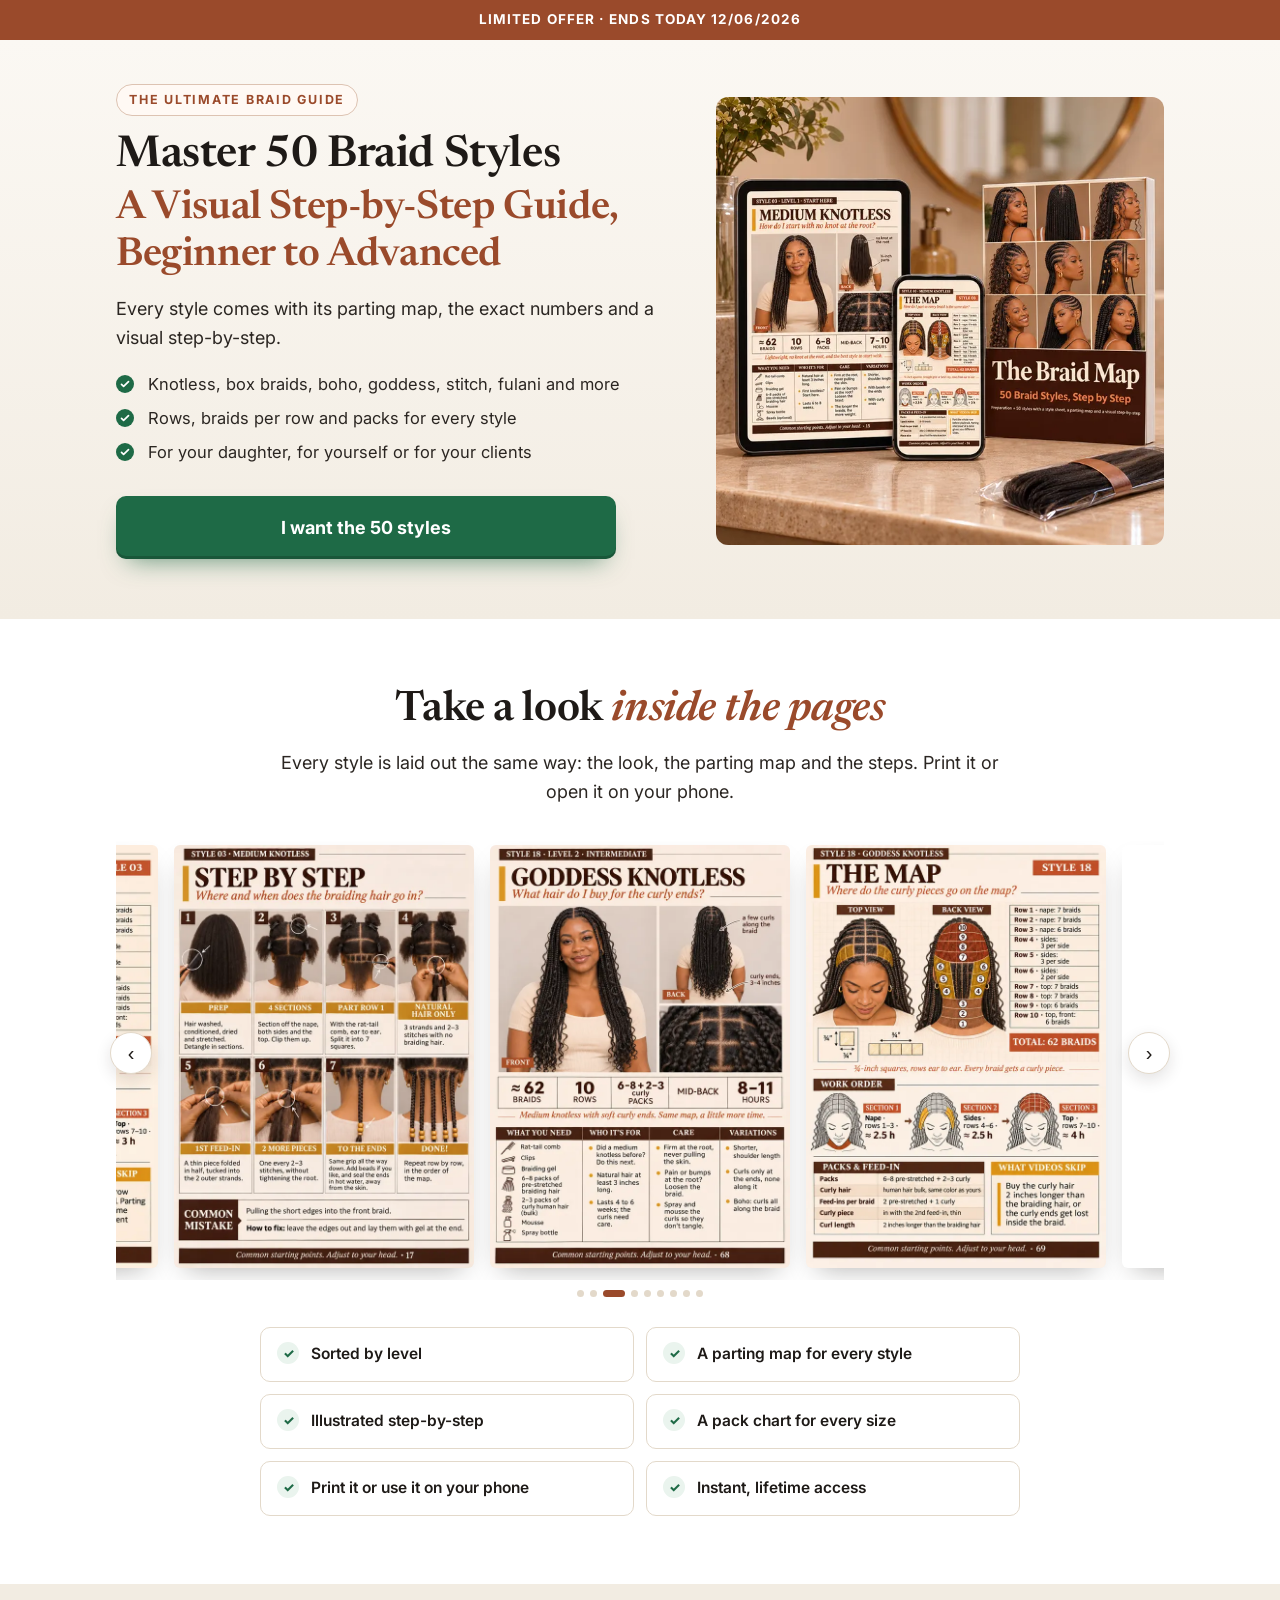
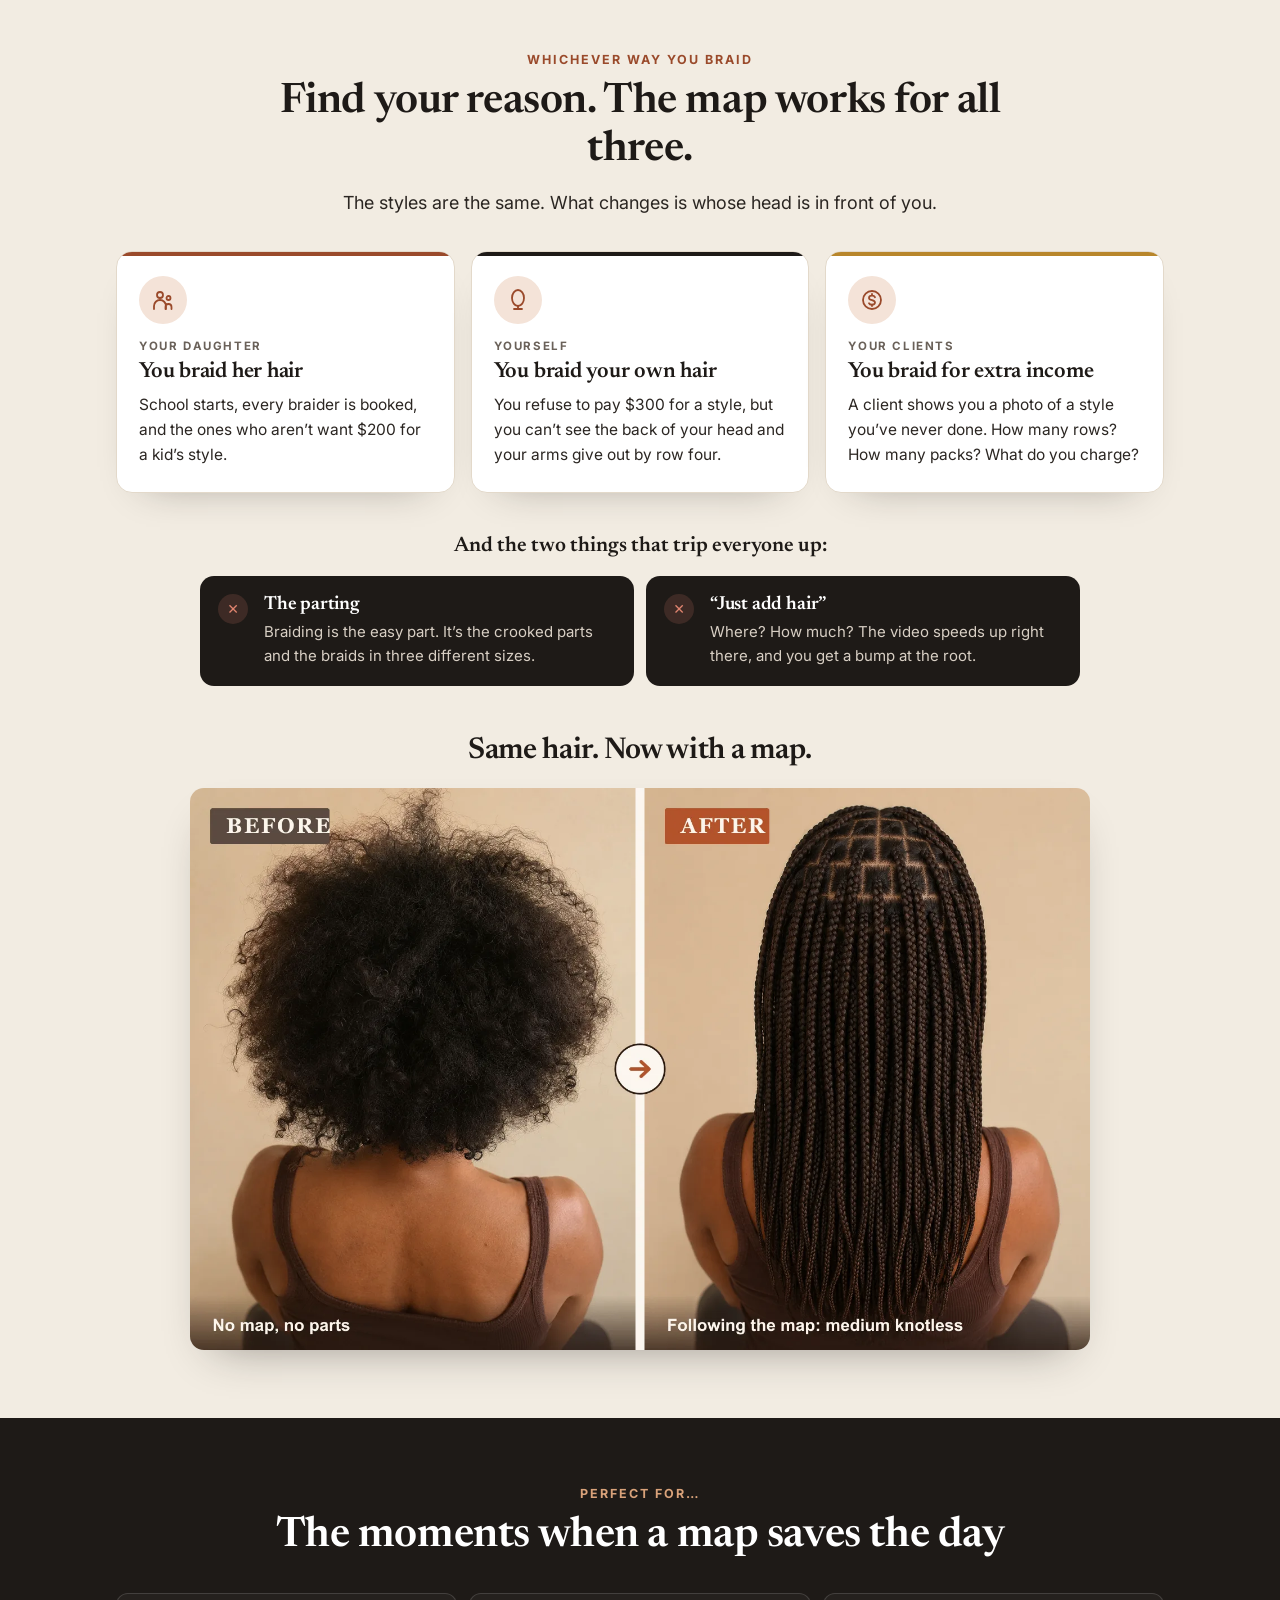
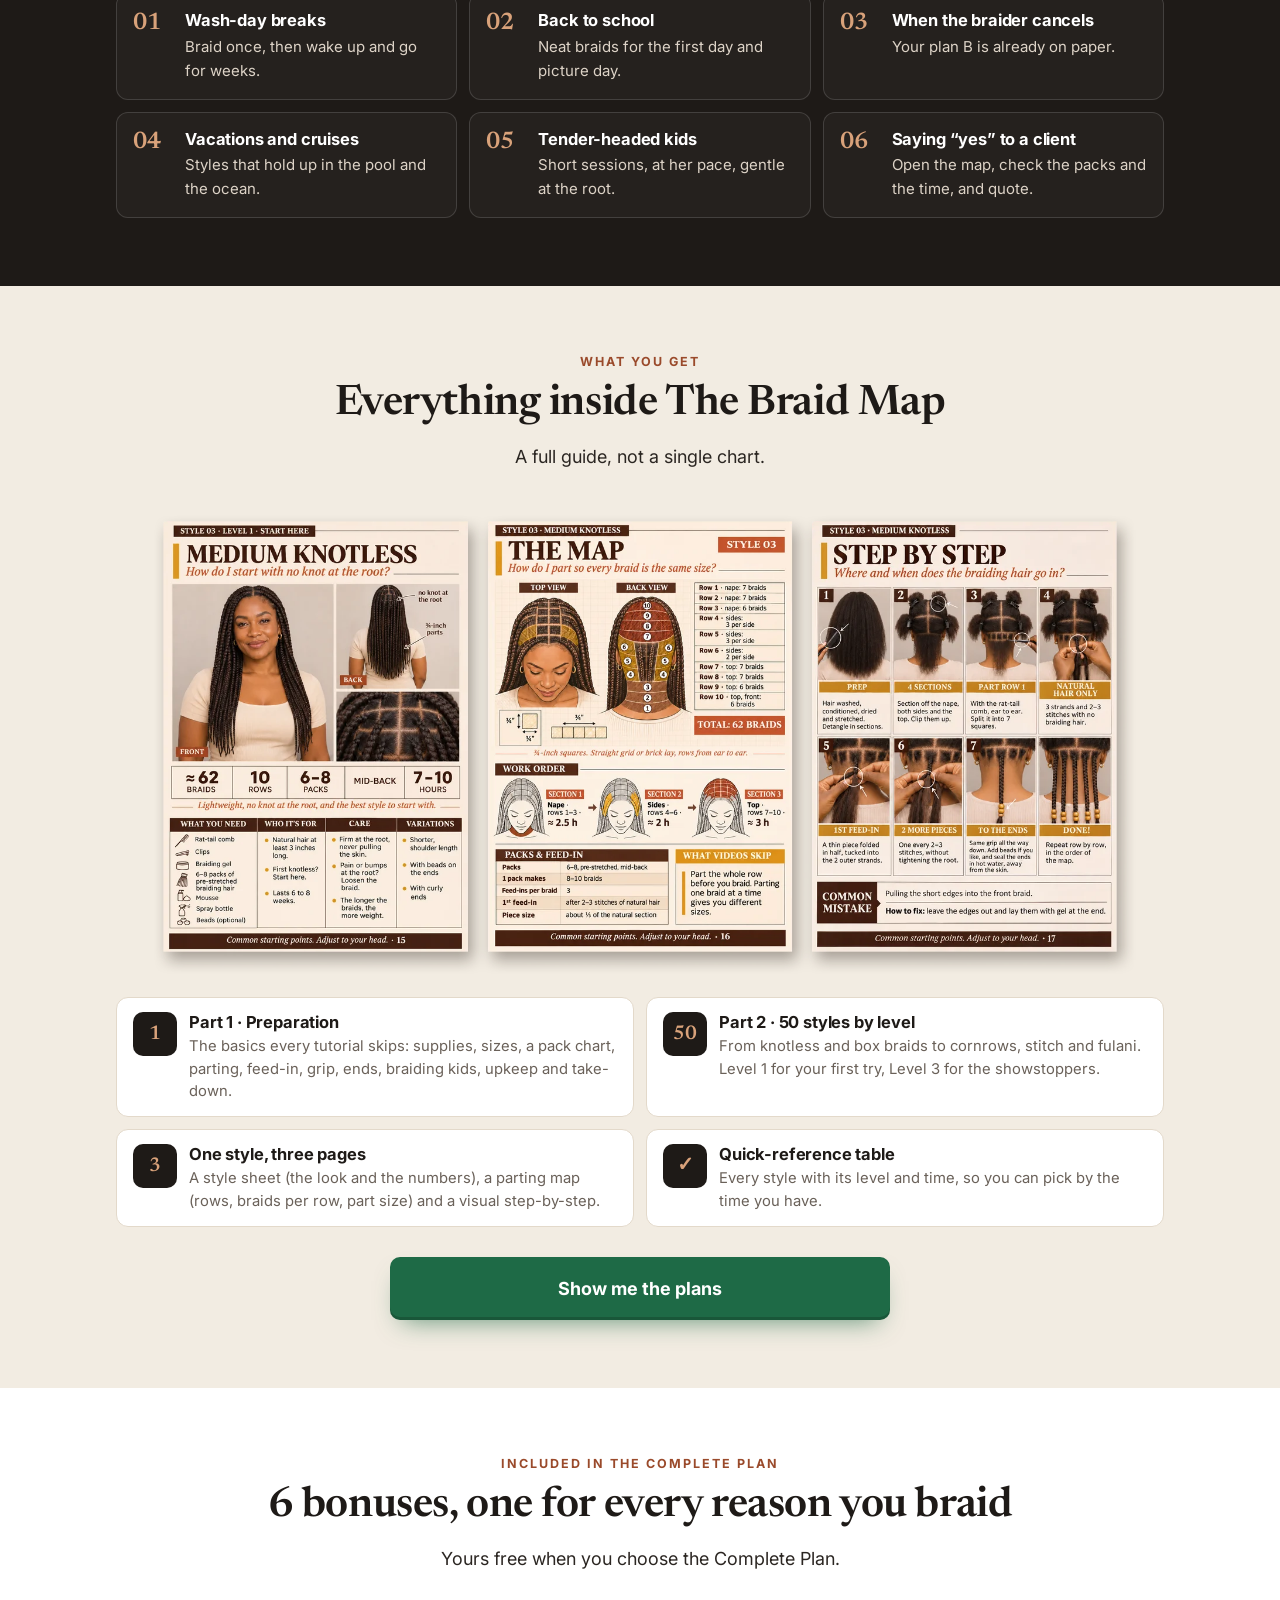
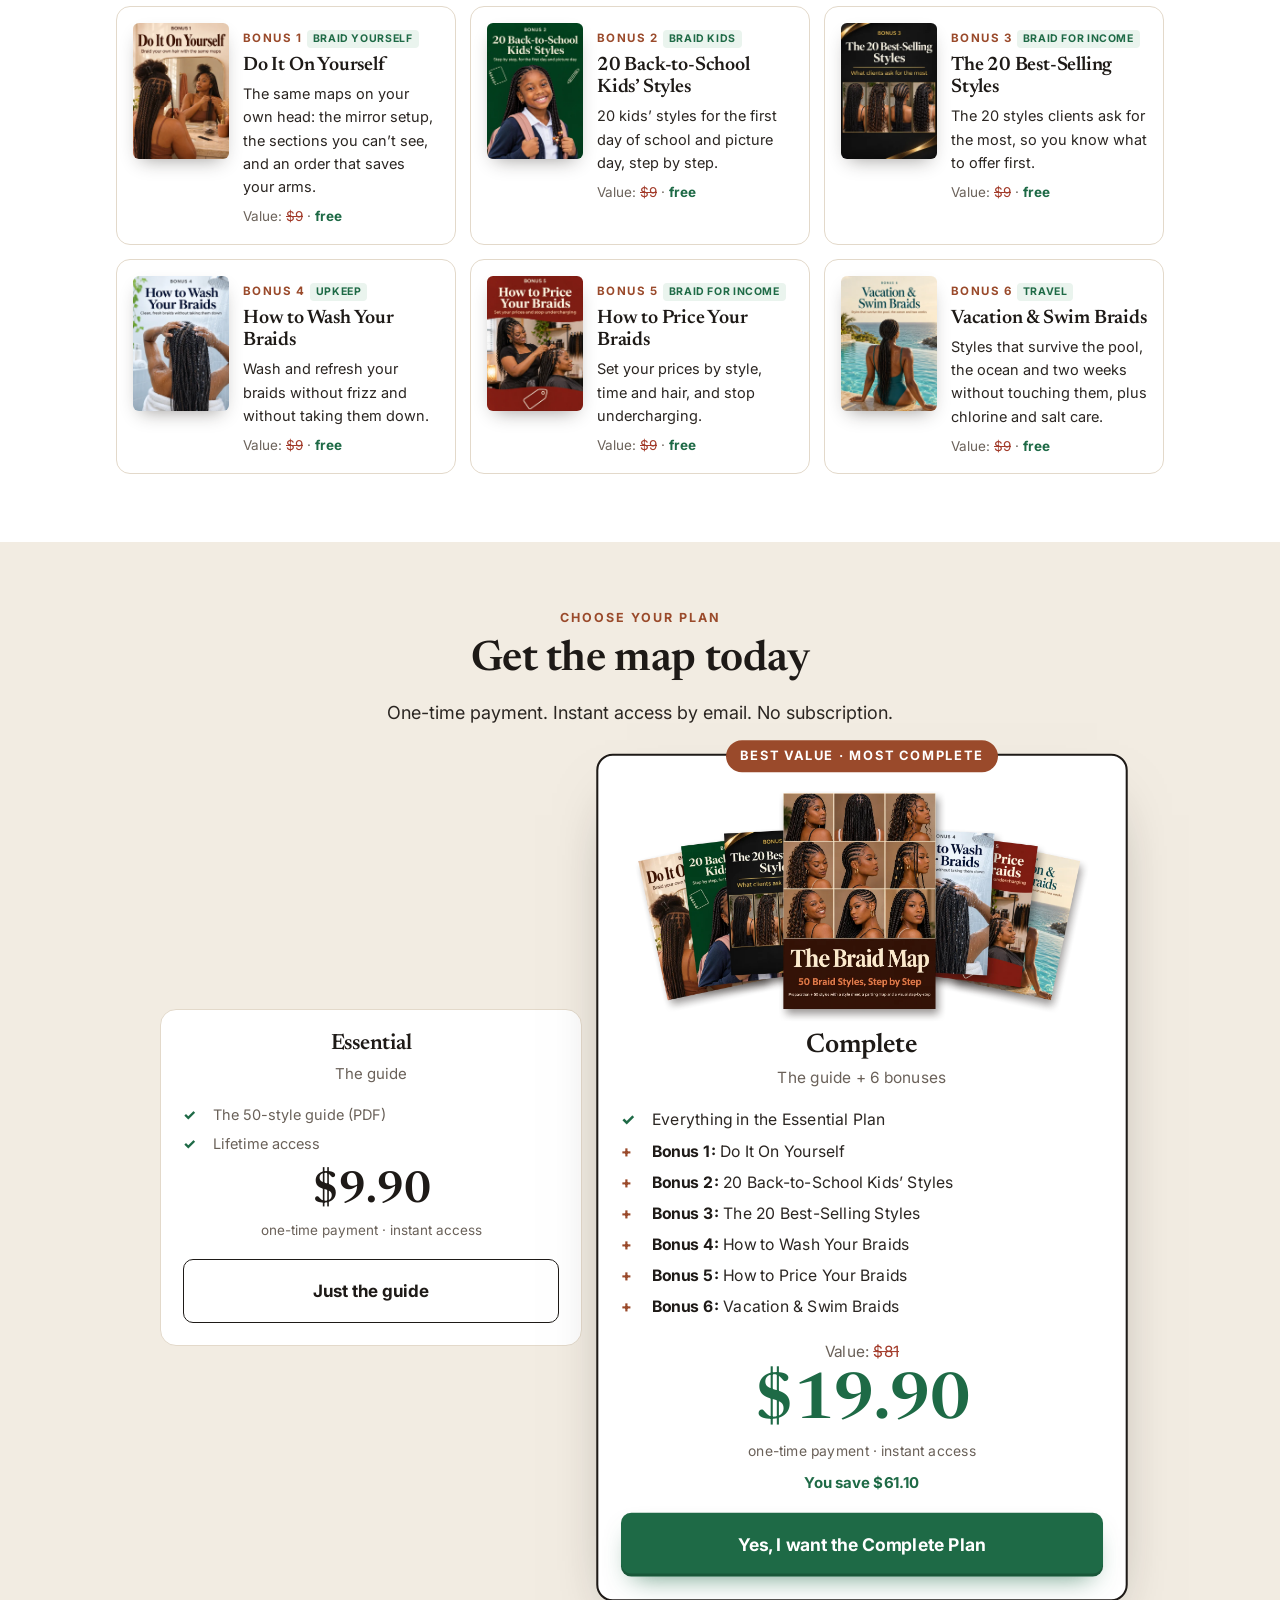
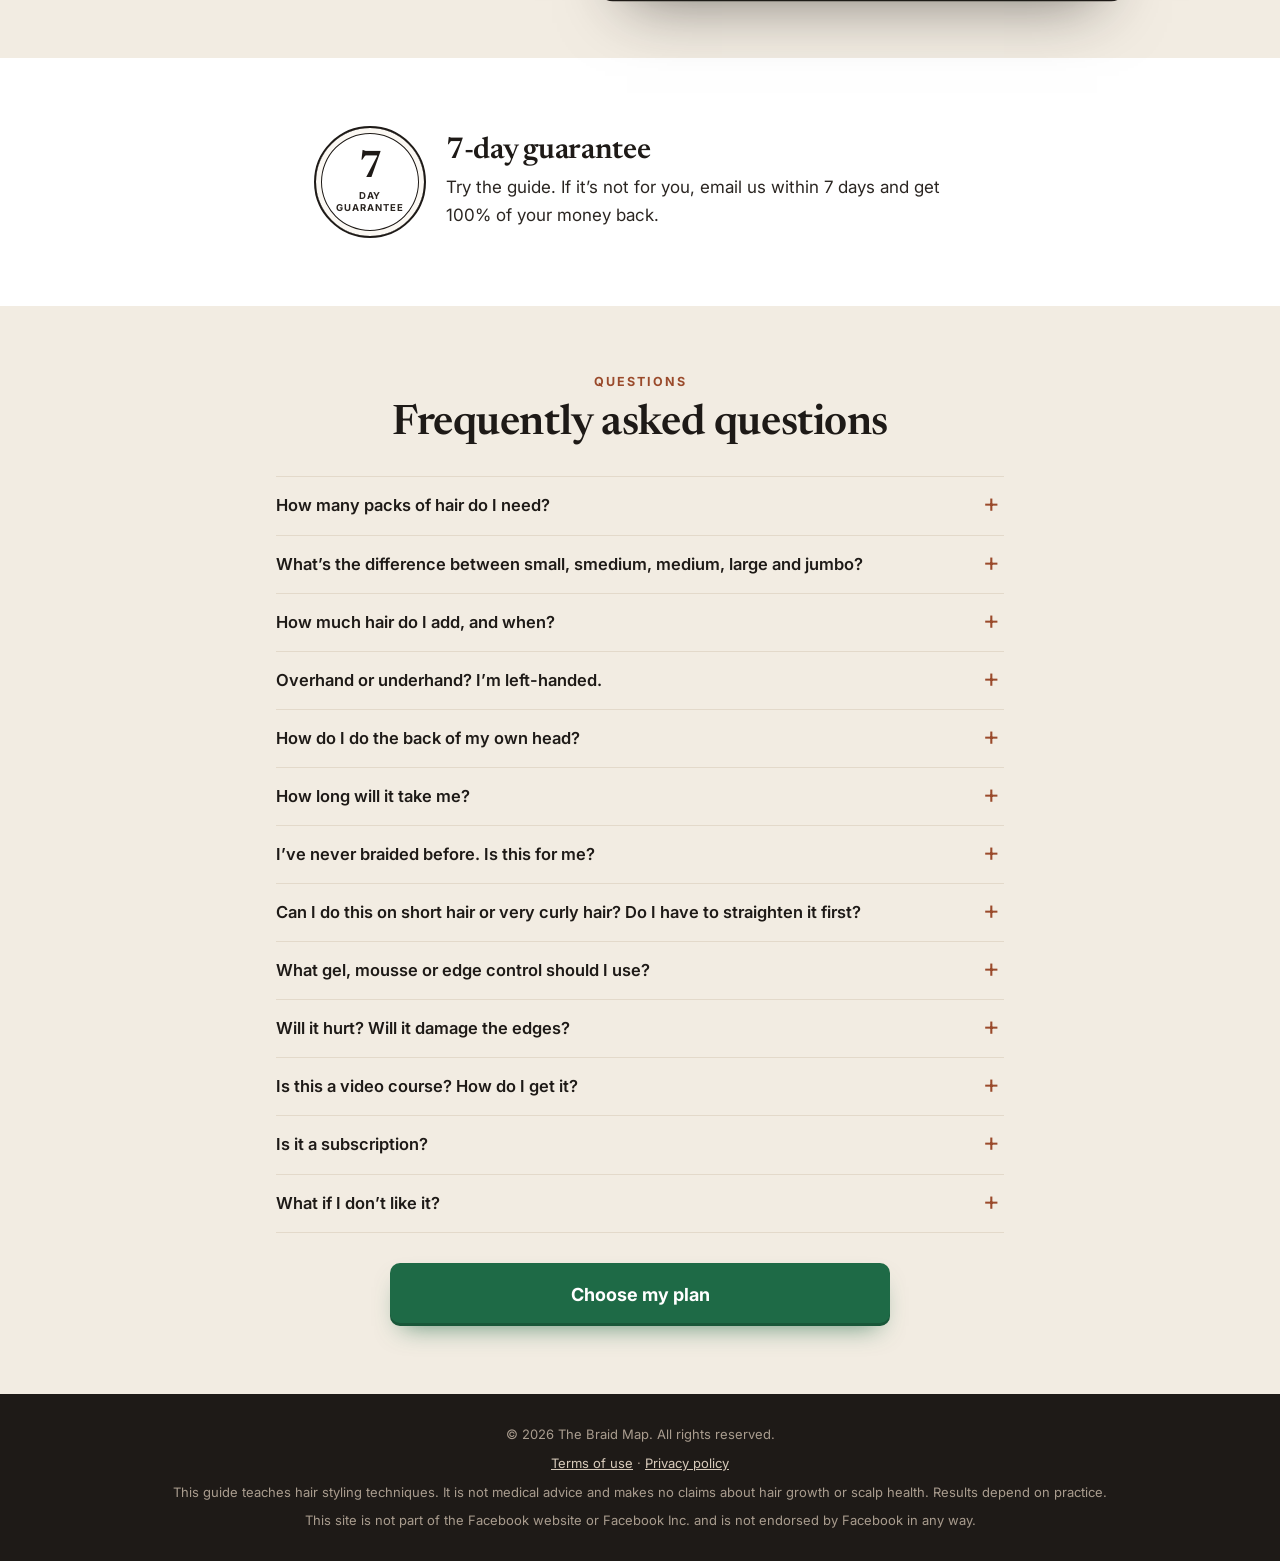
==== commit 0b7269dd: "Hero: 'Master' em preto, igual ao resto da linha" ====
--- a/index.html
+++ b/index.html
@@ -281,7 +281,7 @@
   <div class="wrap hero-grade">
     <div>
       <span class="selo-topo">The ultimate braid guide</span>
-      <h1><span class="forte"><span class="cor">Master</span> 50 Braid Styles</span> <span class="resto">A Visual <span style="white-space:nowrap">Step-by-Step</span> Guide, Beginner to Advanced</span></h1>
+      <h1><span class="forte">Master 50 Braid Styles</span> <span class="resto">A Visual <span style="white-space:nowrap">Step-by-Step</span> Guide, Beginner to Advanced</span></h1>
       <img class="mock-m" src="assets/hero-06.webp" srcset="assets/hero-06-640.webp 640w, assets/hero-06.webp 1100w" sizes="(max-width: 899px) calc(100vw - 32px), 1px" width="1100" height="1100" alt="The Braid Map: the book, the style sheet on a tablet and the parting map on a phone" fetchpriority="high">
       <p class="sub">Every style comes with its parting map, the exact numbers and a visual step-by-step.</p>
       <ul class="lista"><li><span>Knotless, box braids, boho, goddess, stitch, fulani and more</span></li><li><span>Rows, braids per row and packs for every style</span></li><li><span>For your daughter, for yourself or for your clients</span></li></ul>
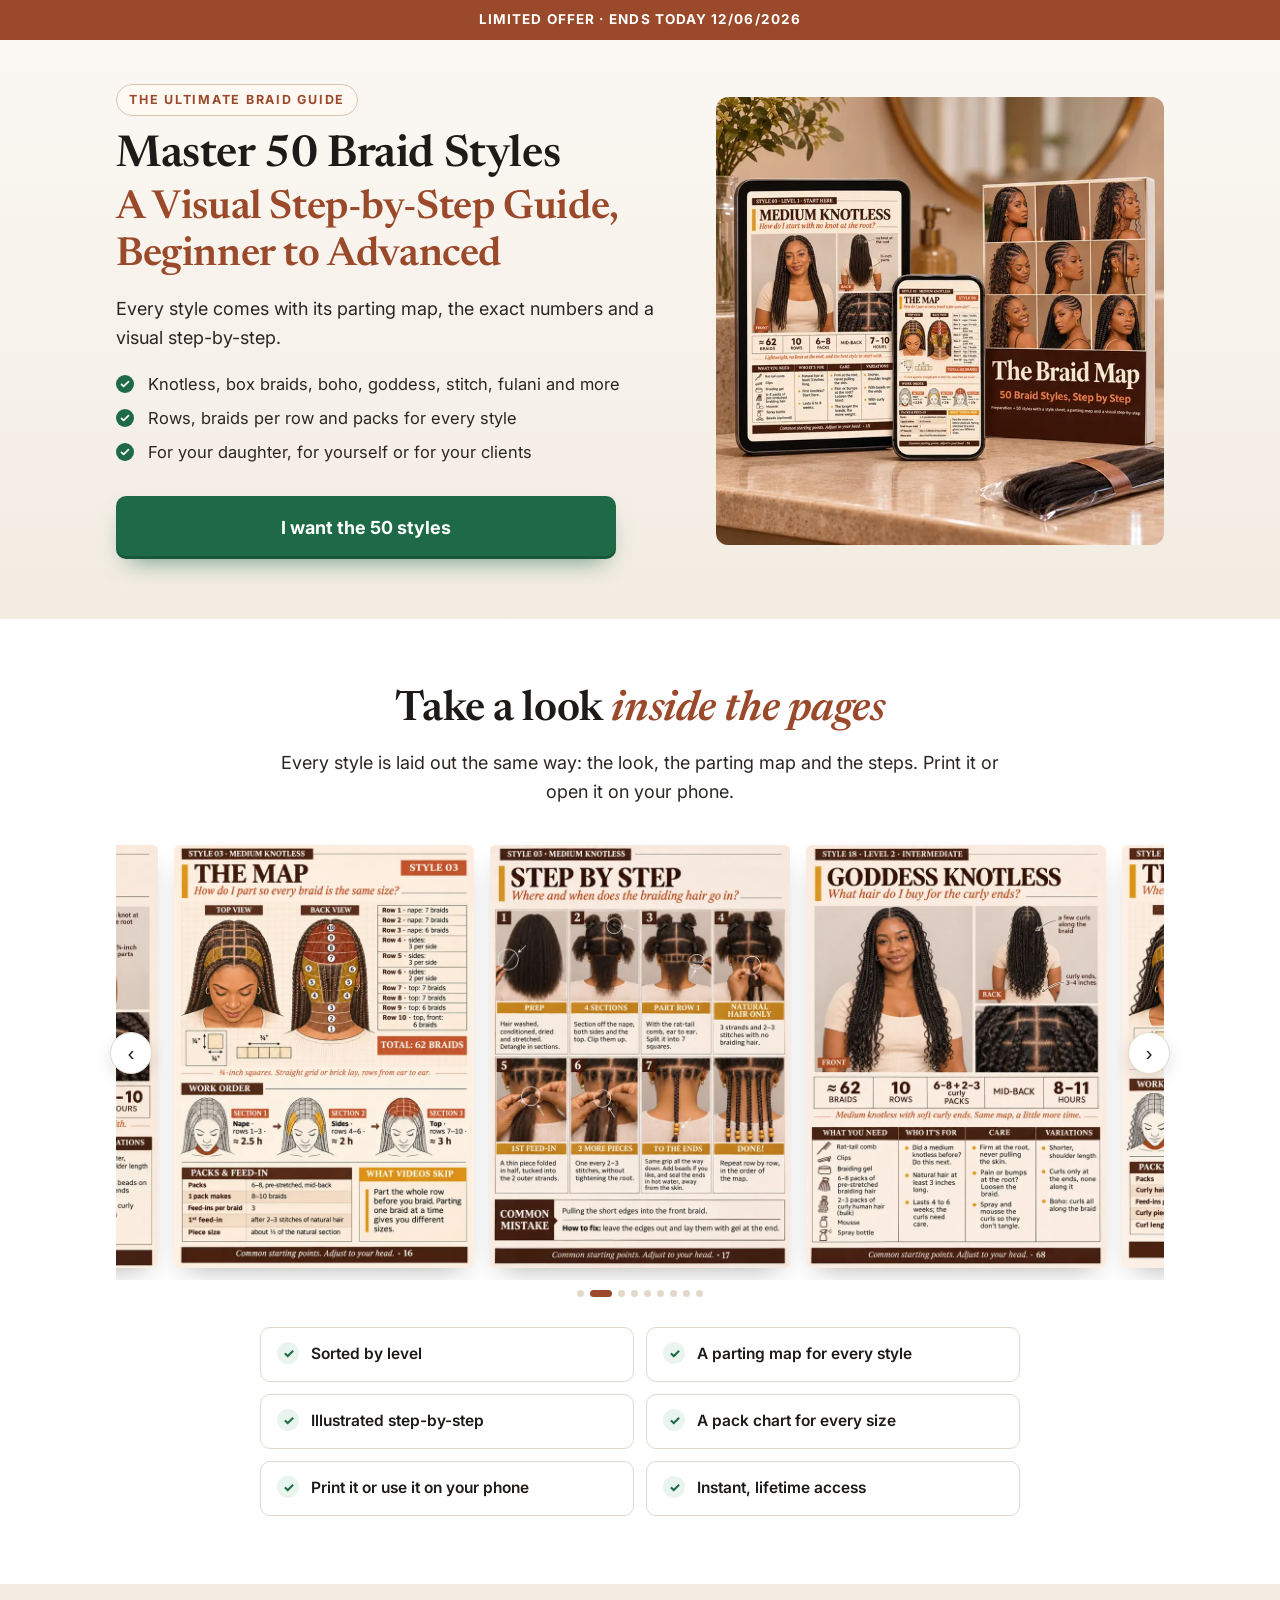
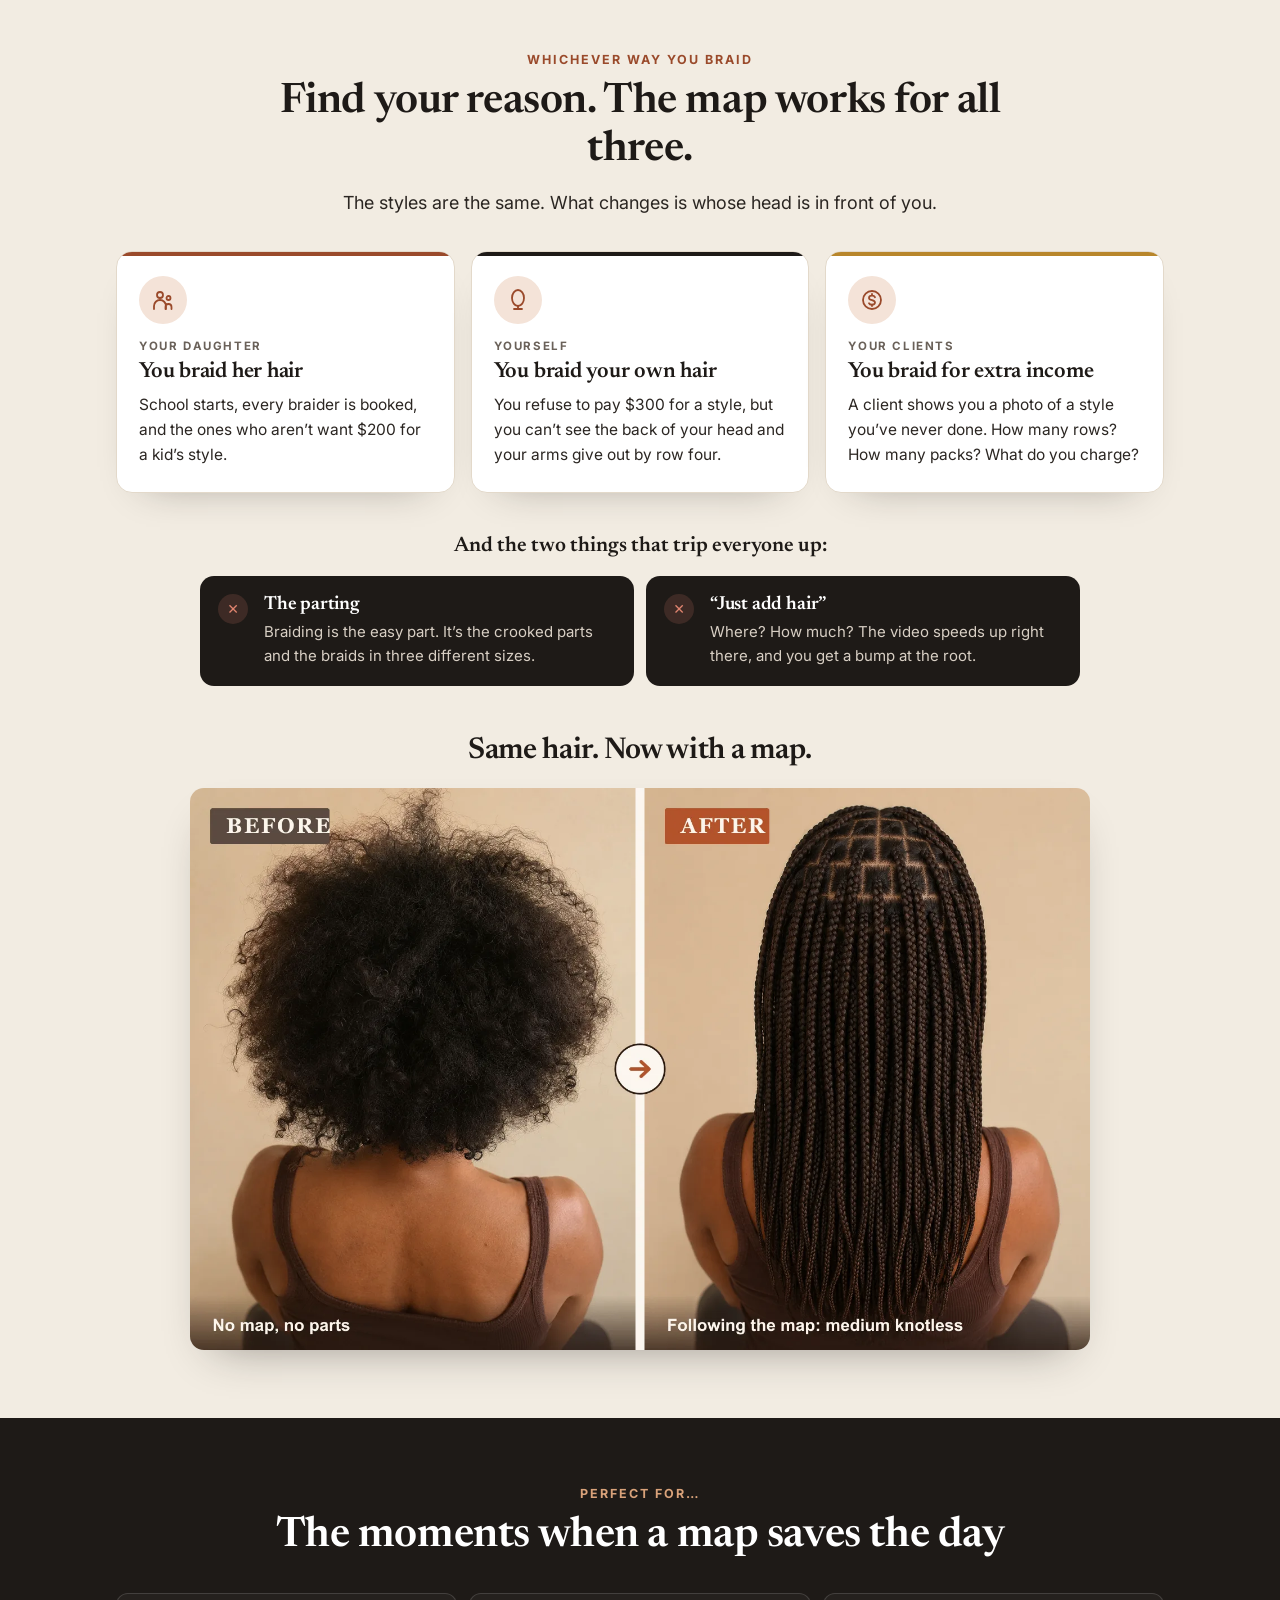
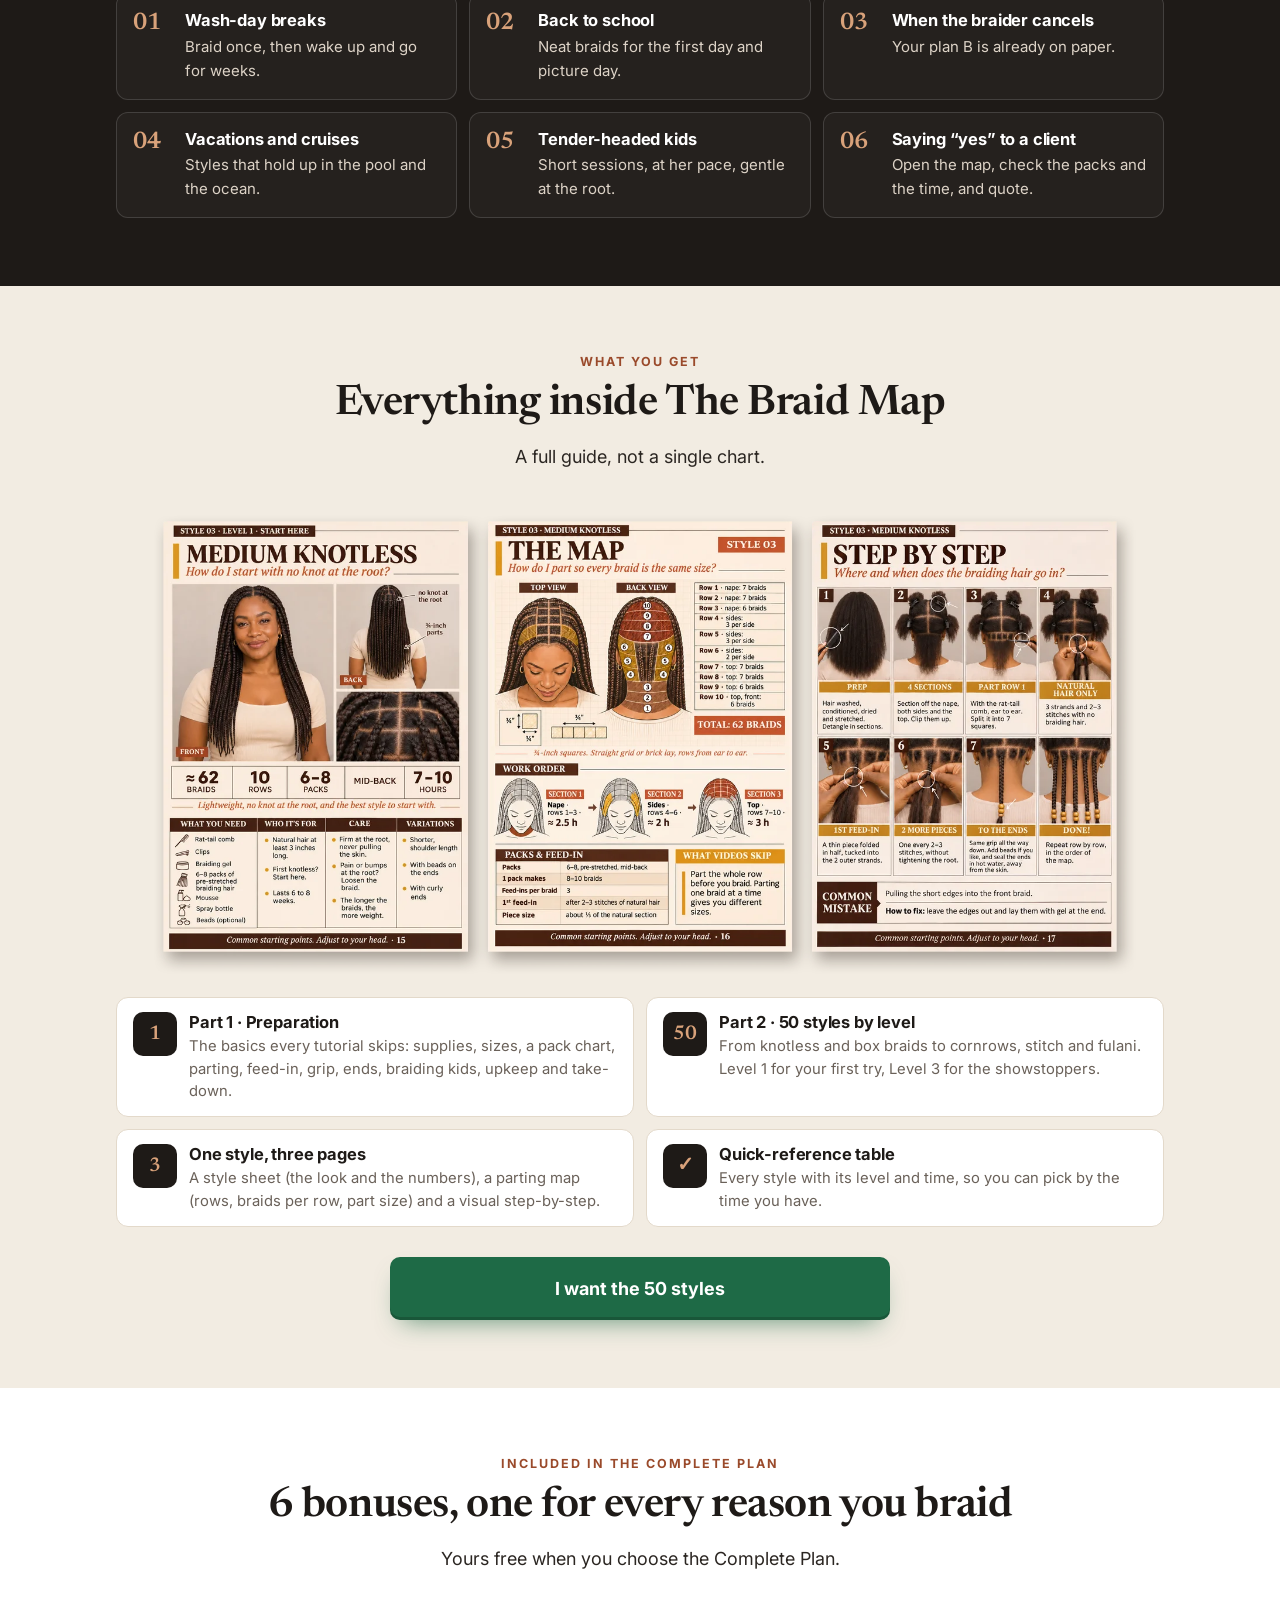
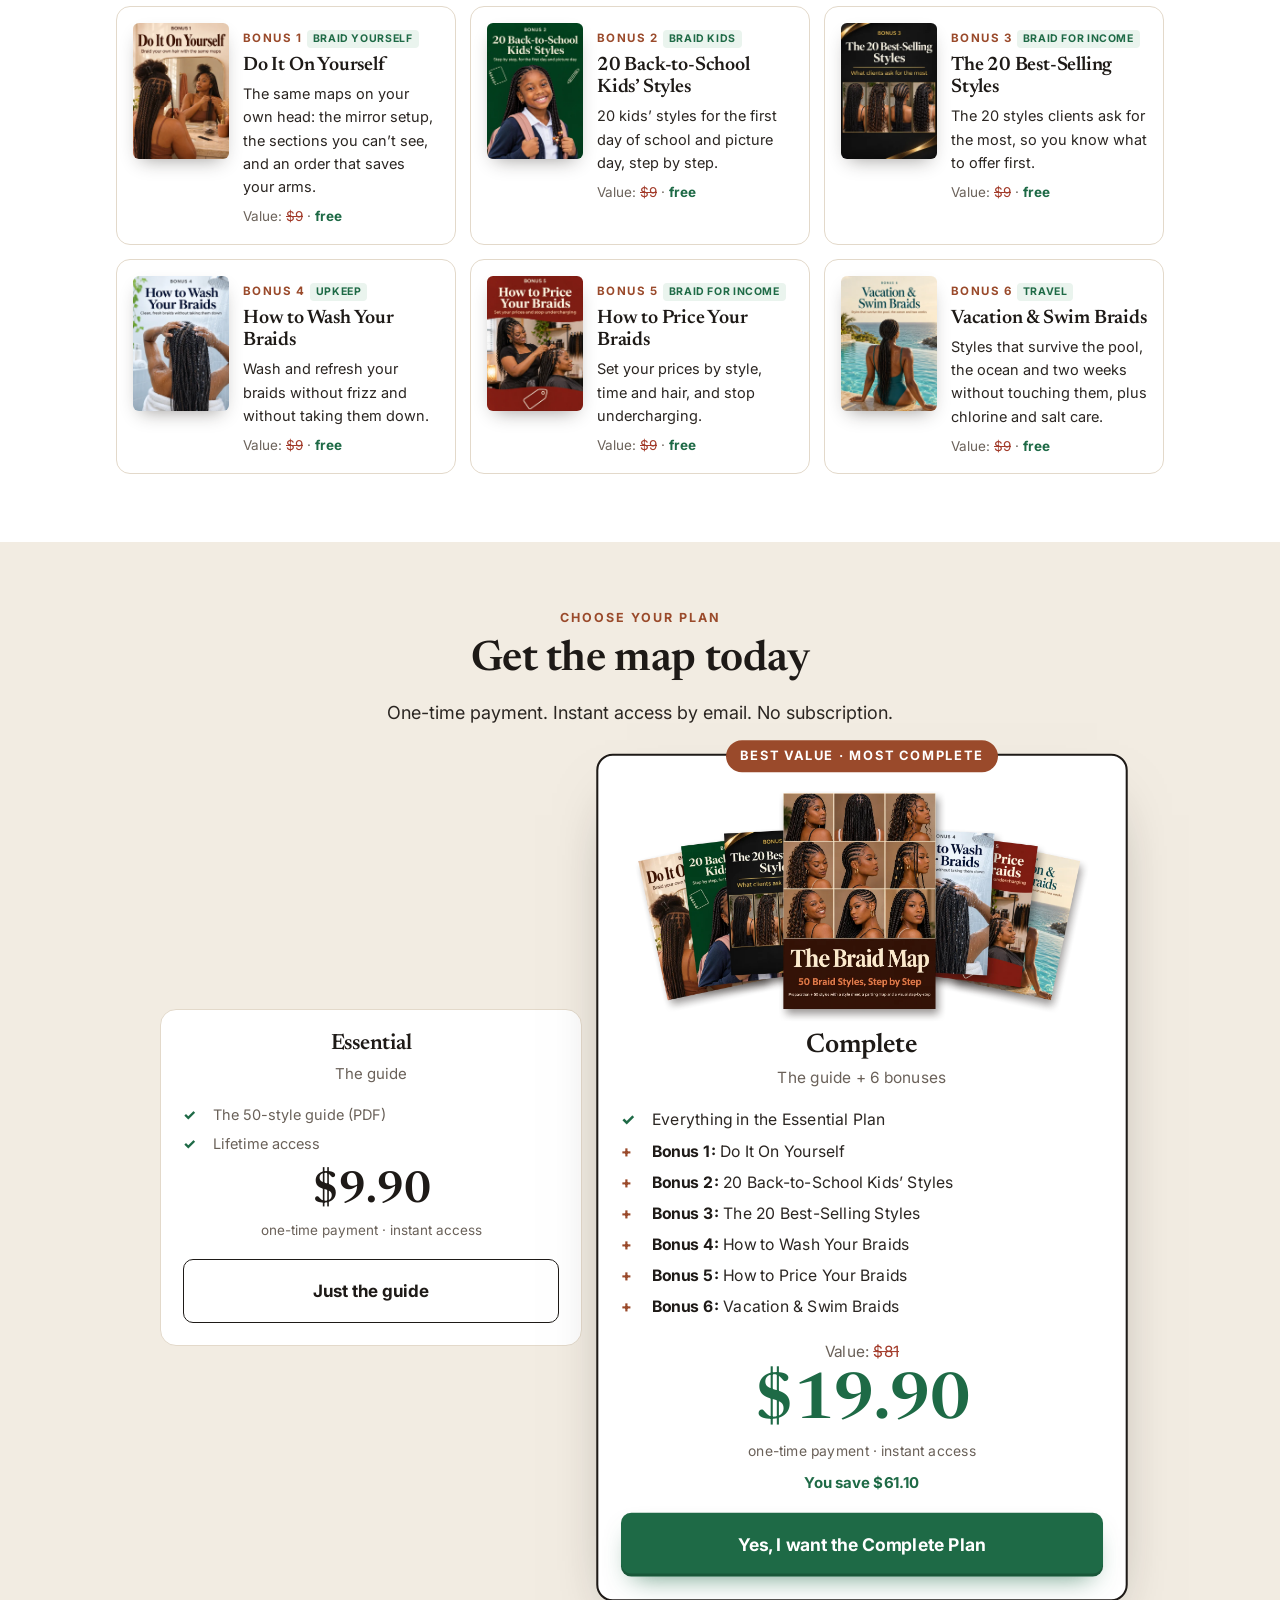
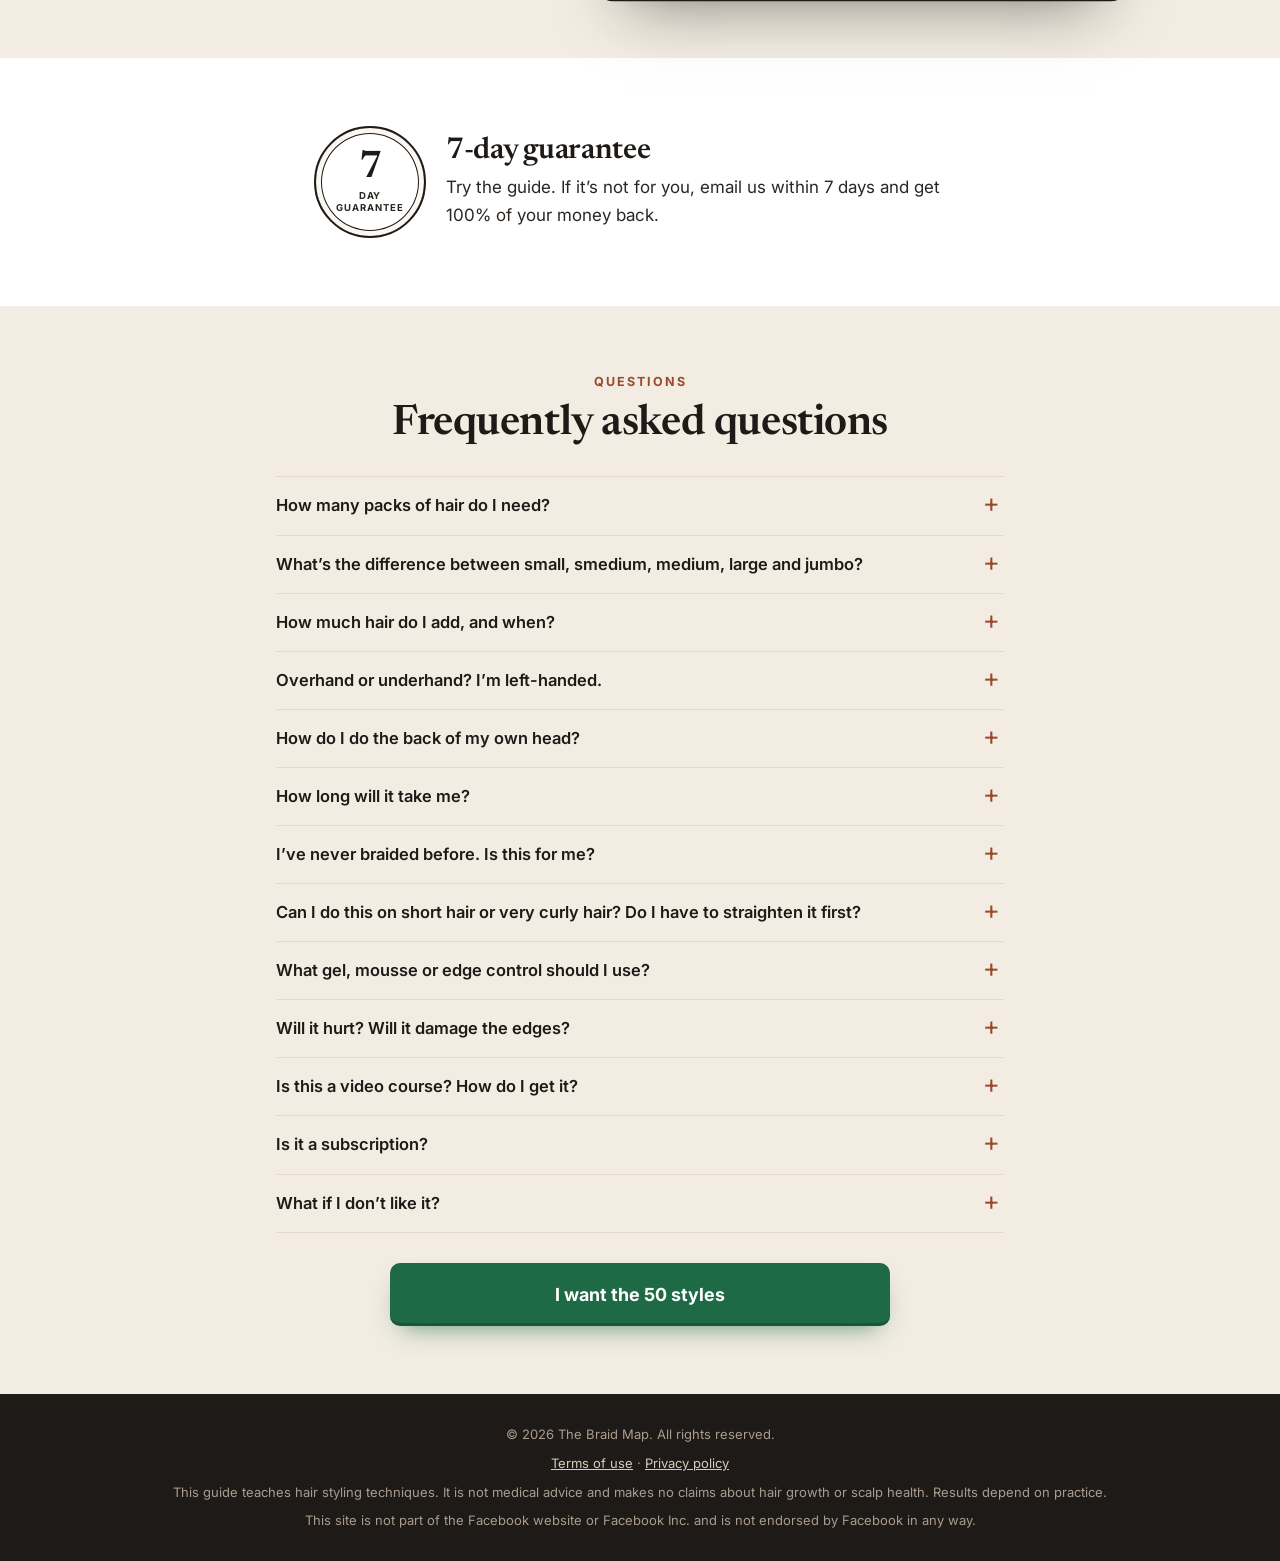
==== commit 6bbe3d62: "Botoes: 'Show me the plans'/'Choose my plan' viram 'I want the 50 styles'" ====
--- a/index.html
+++ b/index.html
@@ -345,7 +345,7 @@
     </div>
     <img class="tres-pag" src="assets/en-tres.webp" width="1708" height="815" alt="The 3 pages of one style: style sheet, parting map and step-by-step" decoding="async">
     <ul class="itens-r"><li><span class="n">1</span><div><h3>Part 1 · Preparation</h3><p>The basics every tutorial skips: supplies, sizes, a pack chart, parting, feed-in, grip, ends, braiding kids, upkeep and take-down.</p></div></li><li><span class="n">50</span><div><h3>Part 2 · 50 styles by level</h3><p>From knotless and box braids to cornrows, stitch and fulani. Level 1 for your first try, Level 3 for the showstoppers.</p></div></li><li><span class="n">3</span><div><h3>One style, three pages</h3><p>A style sheet (the look and the numbers), a parting map (rows, braids per row, part size) and a visual step-by-step.</p></div></li><li><span class="n">✓</span><div><h3>Quick-reference table</h3><p>Every style with its level and time, so you can pick by the time you have.</p></div></li></ul>
-    <a class="btn" href="#oferta">Show me the plans</a>
+    <a class="btn" href="#oferta">I want the 50 styles</a>
   </div>
 </section>
 
@@ -427,7 +427,7 @@
       <h2>Frequently asked questions</h2>
     </div>
     <div class="faq"><details><summary>How many packs of hair do I need?</summary><div class="resp">It depends on the size and the length. Part 1 has a pack chart by size and length, for kids and for adults, and every style sheet tells you how many packs that style takes. No more buying 3 and running out halfway.</div></details><details><summary>What’s the difference between small, smedium, medium, large and jumbo?</summary><div class="resp">The size guide defines each one with numbers: part size, average number of braids and time. Every parting map also shows the part size row by row, in inches and cm, so “medium” stops being a guess.</div></details><details><summary>How much hair do I add, and when?</summary><div class="resp">The feed-in chapter shows where the first piece goes, how much to use and when to add the second and third, so the root stays flat. Each style’s map has its own feed-in table.</div></details><details><summary>Overhand or underhand? I’m left-handed.</summary><div class="resp">The grip chapter explains both and how to pick one and stick with it, which is what keeps the braids even. Left-handed braiders follow the same steps from the other side.</div></details><details><summary>How do I do the back of my own head?</summary><div class="resp">The map tells you where every section goes before you start, so you work by count, not by sight. The Do It On Yourself bonus (Complete Plan) adds the mirror setup and an order that saves your arms.</div></details><details><summary>How long will it take me?</summary><div class="resp">Every style sheet gives an estimated time. Level 1 styles have bigger parts and fewer braids, so they’re the quickest. With kids, the guide shows how to split a style into shorter sessions.</div></details><details><summary>I’ve never braided before. Is this for me?</summary><div class="resp">Yes. Start with Part 1 and the Level 1 styles: big parts, fewer braids, every number spelled out. Move up to Level 2 and 3 when you’re ready.</div></details><details><summary>Can I do this on short hair or very curly hair? Do I have to straighten it first?</summary><div class="resp">The Preparation part covers washing, drying and stretching the hair before you braid, and every style sheet notes the length it works best on.</div></details><details><summary>What gel, mousse or edge control should I use?</summary><div class="resp">The supplies chapter lists everything you need and what each product is for. No specific brand required: buy what you already trust.</div></details><details><summary>Will it hurt? Will it damage the edges?</summary><div class="resp">Braids pulled too tight at the root put stress on the hairline. The guide shows how to keep the root firm without pulling and which sizes are lighter. It makes no promises about hair health or growth. If something hurts, stop and loosen it.</div></details><details><summary>Is this a video course? How do I get it?</summary><div class="resp">It’s a printable PDF guide with maps, charts and illustrated steps. Right after your payment you get an email with your access. Read it on your phone, tablet or computer, or print it.</div></details><details><summary>Is it a subscription?</summary><div class="resp">No. It’s a one-time payment with lifetime access.</div></details><details><summary>What if I don’t like it?</summary><div class="resp">You have a 7-day money-back guarantee. Just email us and we’ll refund 100% of your payment.</div></details></div>
-    <a class="btn" href="#oferta">Choose my plan</a>
+    <a class="btn" href="#oferta">I want the 50 styles</a>
   </div>
 </section>
 
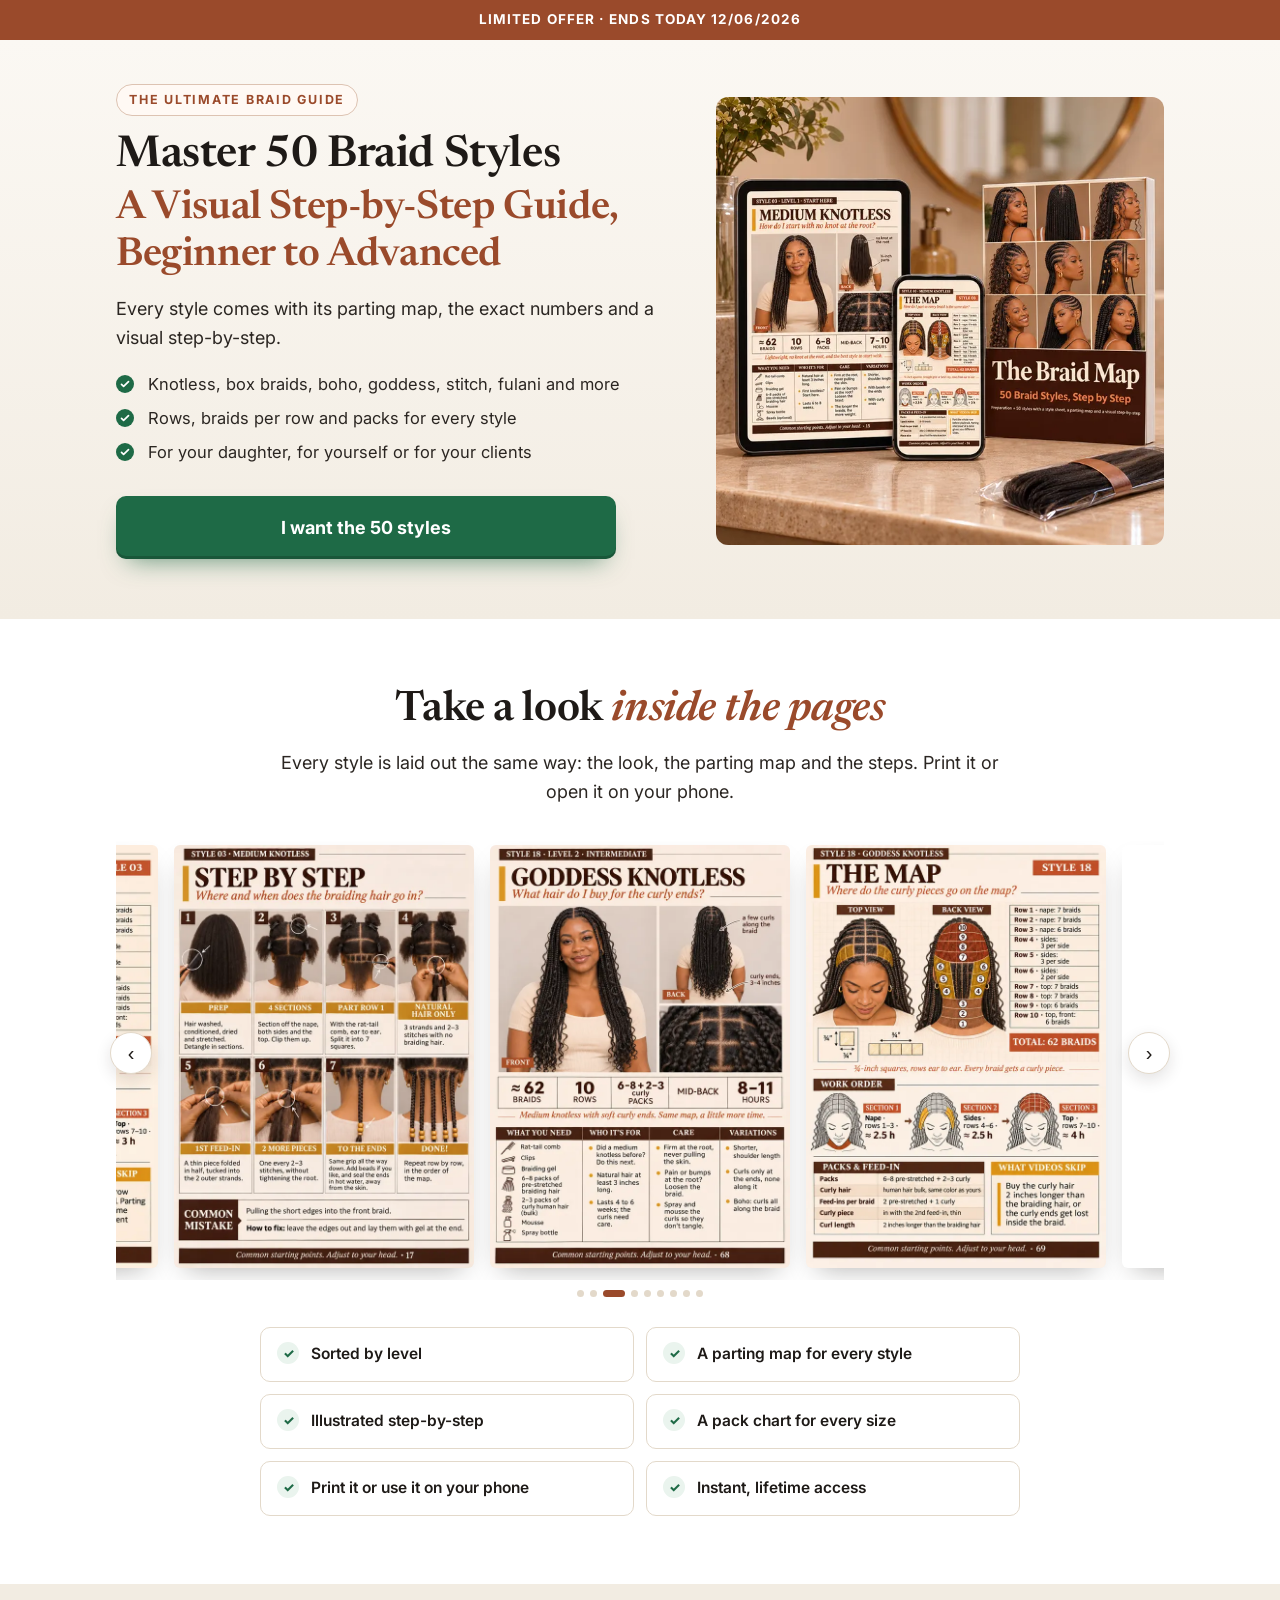
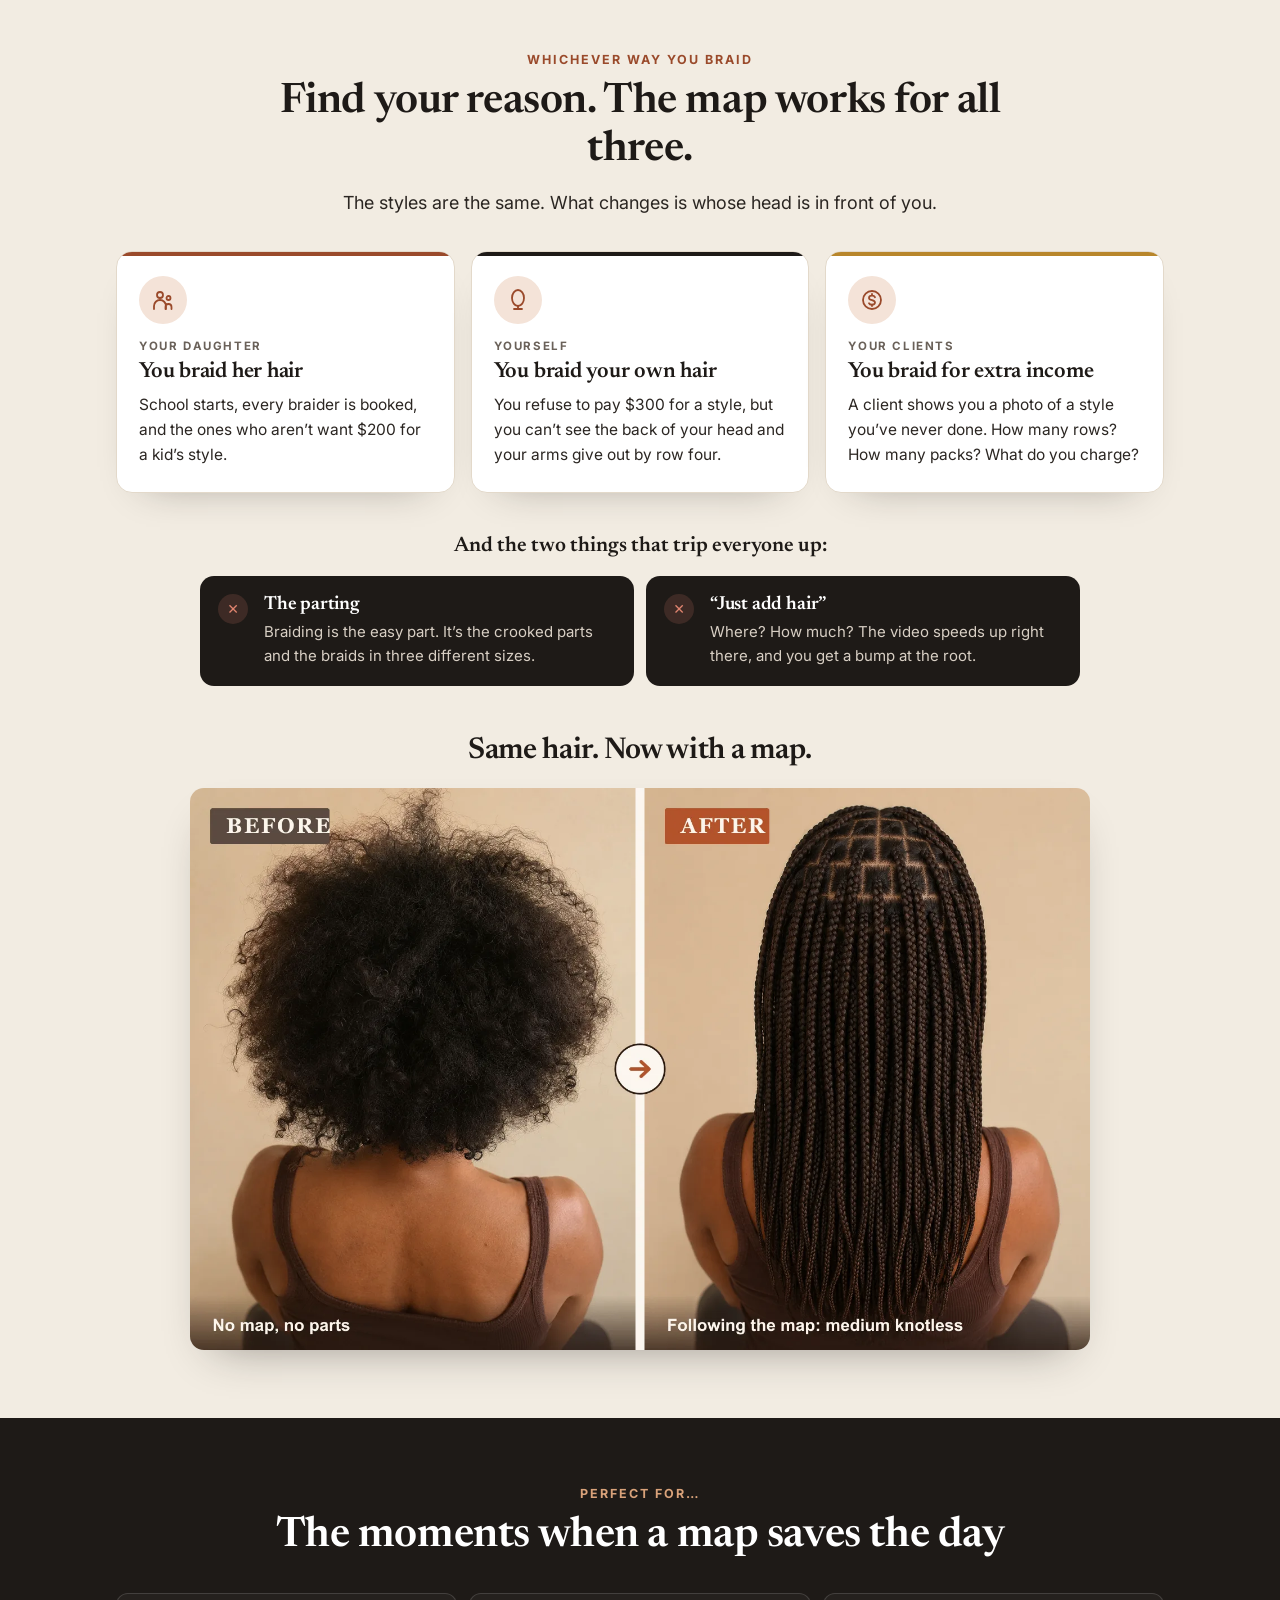
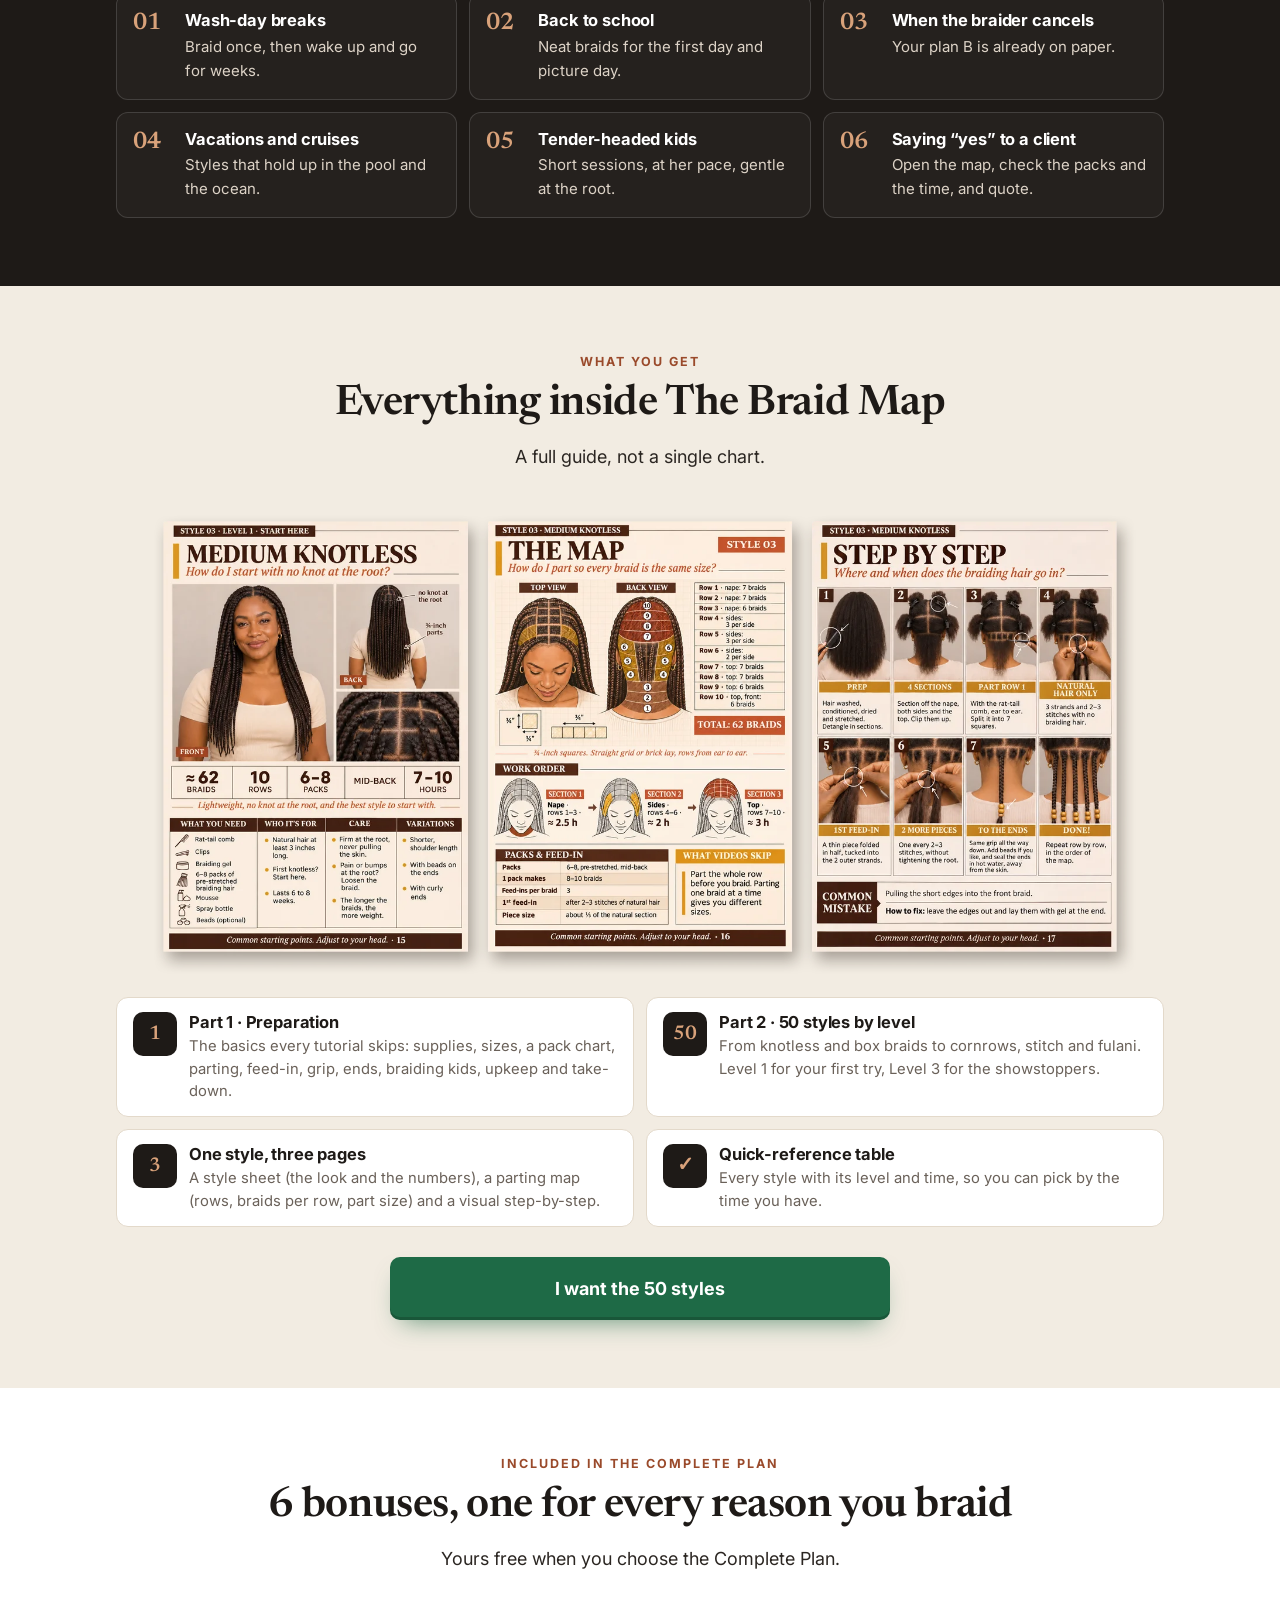
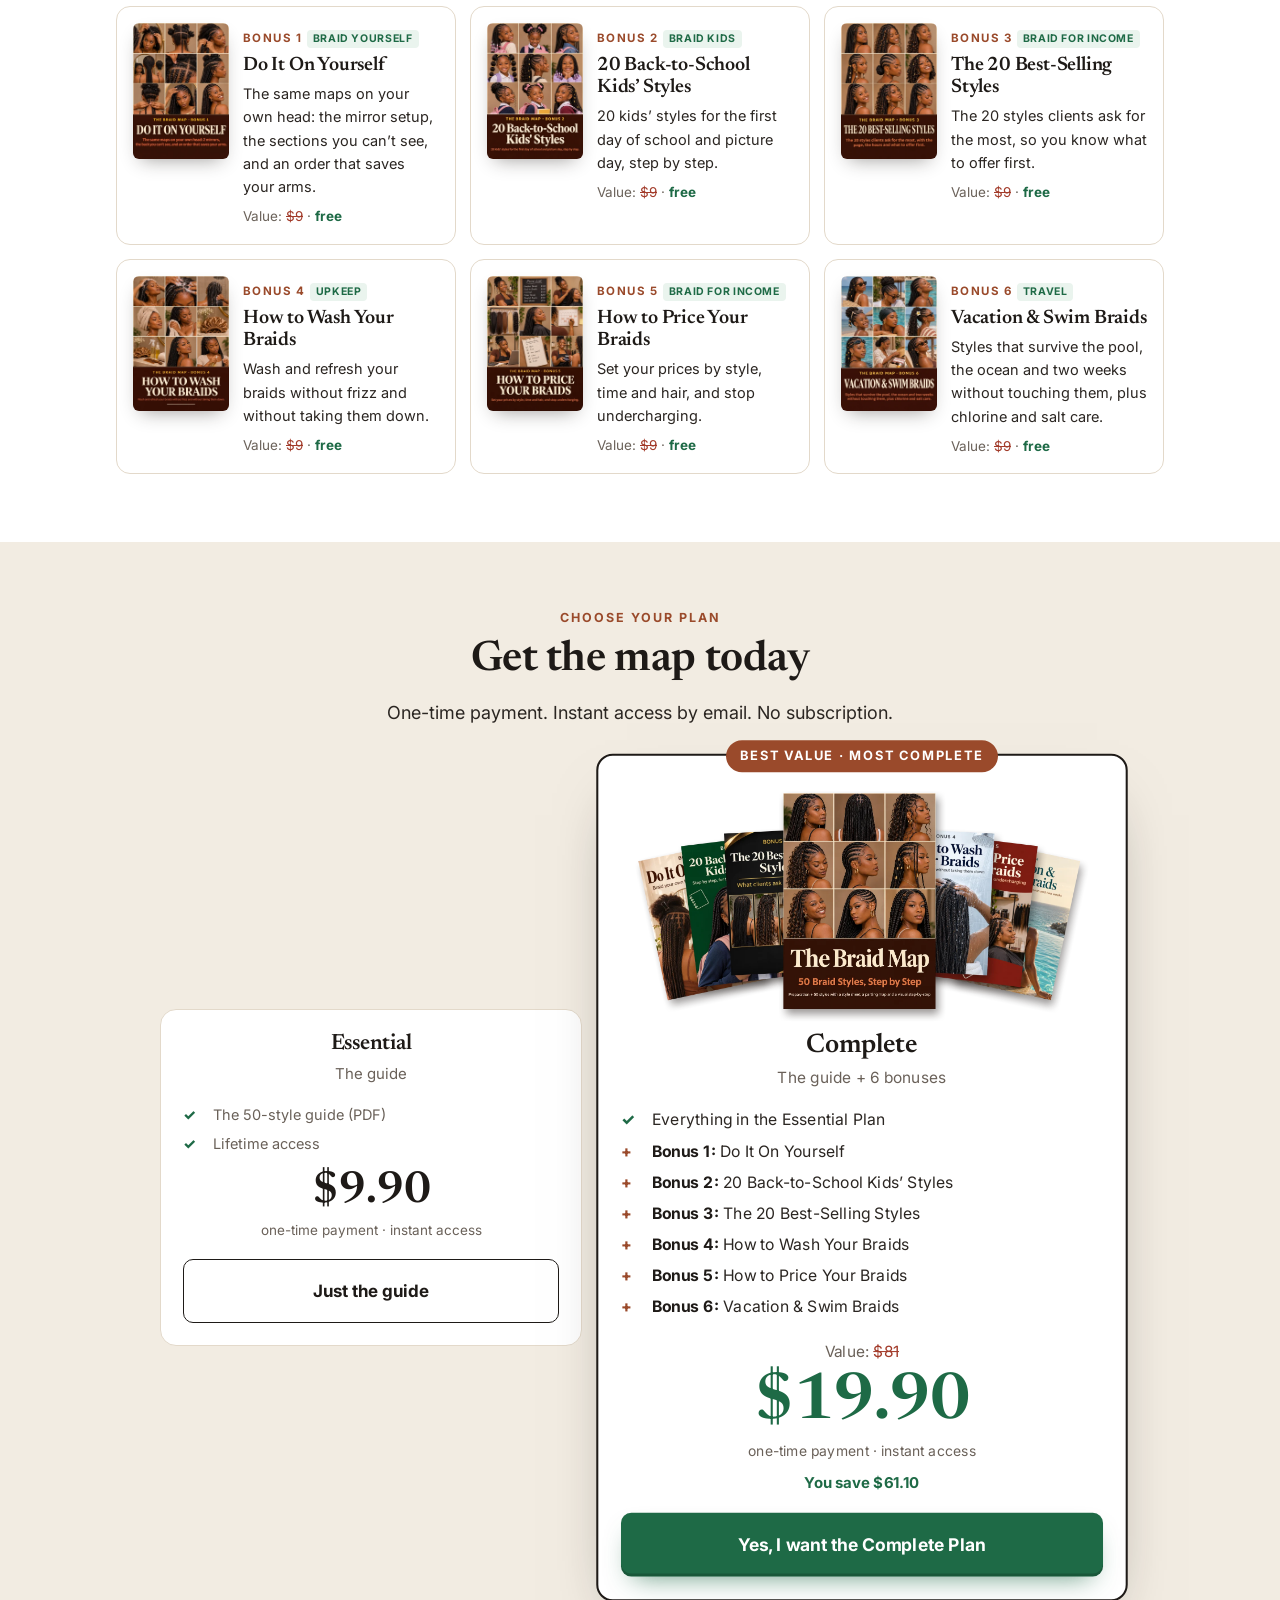
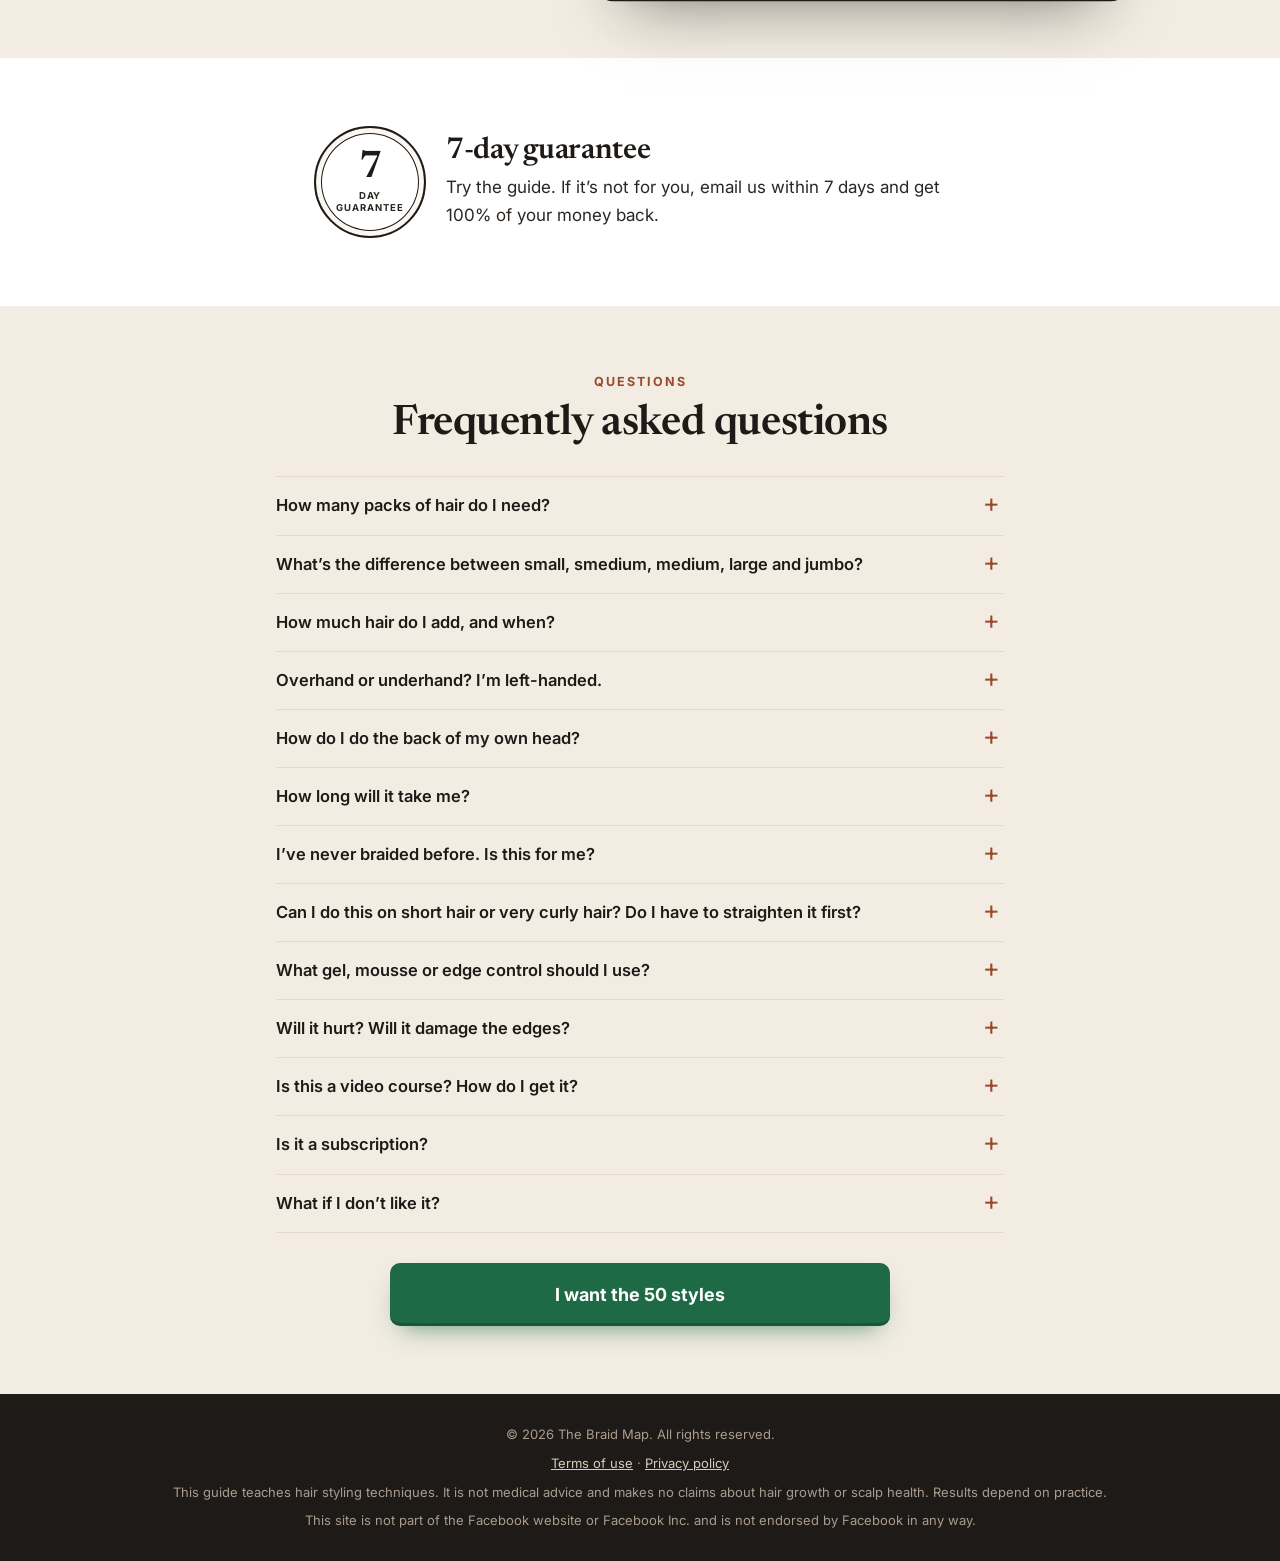
==== commit 00008672: "Checkouts Hotmart (9,90 e 19,90); Essencial vai direto enquanto o popup nao tem link" ====
--- a/index.html
+++ b/index.html
@@ -14,8 +14,8 @@
      O QUE TROCAR ANTES DE SUBIR (tudo no textos/en.json, bloco "config"):
        config.pixelMeta              TROCAR-PIXEL-META   (enquanto tiver TROCAR, o pixel não carrega)
        config.utmifyPixel            TROCAR-UTMIFY-ID    (enquanto tiver TROCAR, o pixel da UTMify não carrega)
-       config.checkout.essencial     $9.90  Plano Essencial  -> TROCAR-CHECKOUT-ESSENCIAL
-       config.checkout.completo      $19.90  Plano Completo   -> TROCAR-CHECKOUT-COMPLETO
+       config.checkout.essencial     $9.90  Plano Essencial  -> https://pay.hotmart.com/D108621033Q?off=zgkc322g&checkoutMode=10
+       config.checkout.completo      $19.90  Plano Completo   -> https://pay.hotmart.com/D108621033Q?off=6o42yd3w&checkoutMode=10
        config.checkout.popup         $14.90  popup de upgrade -> TROCAR-CHECKOUT-POPUP
        config.checkout.saida         $7.90  back redirect    -> TROCAR-CHECKOUT-SAIDA
      Botões com TROCAR mostram um aviso em vez de ir ao checkout. O back redirect só liga com link https.
@@ -391,7 +391,7 @@
         <div class="preco">$9.90</div>
         <p class="preco-nota">one-time payment · instant access</p>
         <!-- CHECKOUT Plano Essencial ($9.90): config.checkout.essencial. Abre o popup de upgrade antes. -->
-        <a class="btn" id="btn-essencial" data-checkout data-valor="9.9" href="TROCAR-CHECKOUT-ESSENCIAL">Just the guide</a>
+        <a class="btn" id="btn-essencial" data-checkout data-valor="9.9" href="https://pay.hotmart.com/D108621033Q?off=zgkc322g&checkoutMode=10">Just the guide</a>
       </div>
       <div class="plano completo">
         <span class="selo">Best value · most complete</span>
@@ -405,7 +405,7 @@
         <p class="preco-nota">one-time payment · instant access</p>
         <span class="eco">You save $61.10</span>
         <!-- CHECKOUT Plano Completo ($19.90): config.checkout.completo -->
-        <a class="btn" data-checkout data-valor="19.9" href="TROCAR-CHECKOUT-COMPLETO">Yes, I want the Complete Plan</a>
+        <a class="btn" data-checkout data-valor="19.9" href="https://pay.hotmart.com/D108621033Q?off=6o42yd3w&checkoutMode=10">Yes, I want the Complete Plan</a>
       </div>
     </div>
   </div>
@@ -544,6 +544,8 @@
   var ultimoFoco = null;
   function fechar() { modal.hidden = true; document.body.style.overflow = ''; if (ultimoFoco) ultimoFoco.focus(); }
   essencial.addEventListener('click', function (e) {
+    // sem link do popup (TROCAR), o Essencial vai direto ao checkout dele
+    if (eTrocar(document.getElementById('upsell-sim'))) { if (eTrocar(essencial)) { e.preventDefault(); alert(AVISO); return; } marca(essencial); return; }
     e.preventDefault();
     ultimoFoco = document.activeElement;
     modal.hidden = false; document.body.style.overflow = 'hidden';
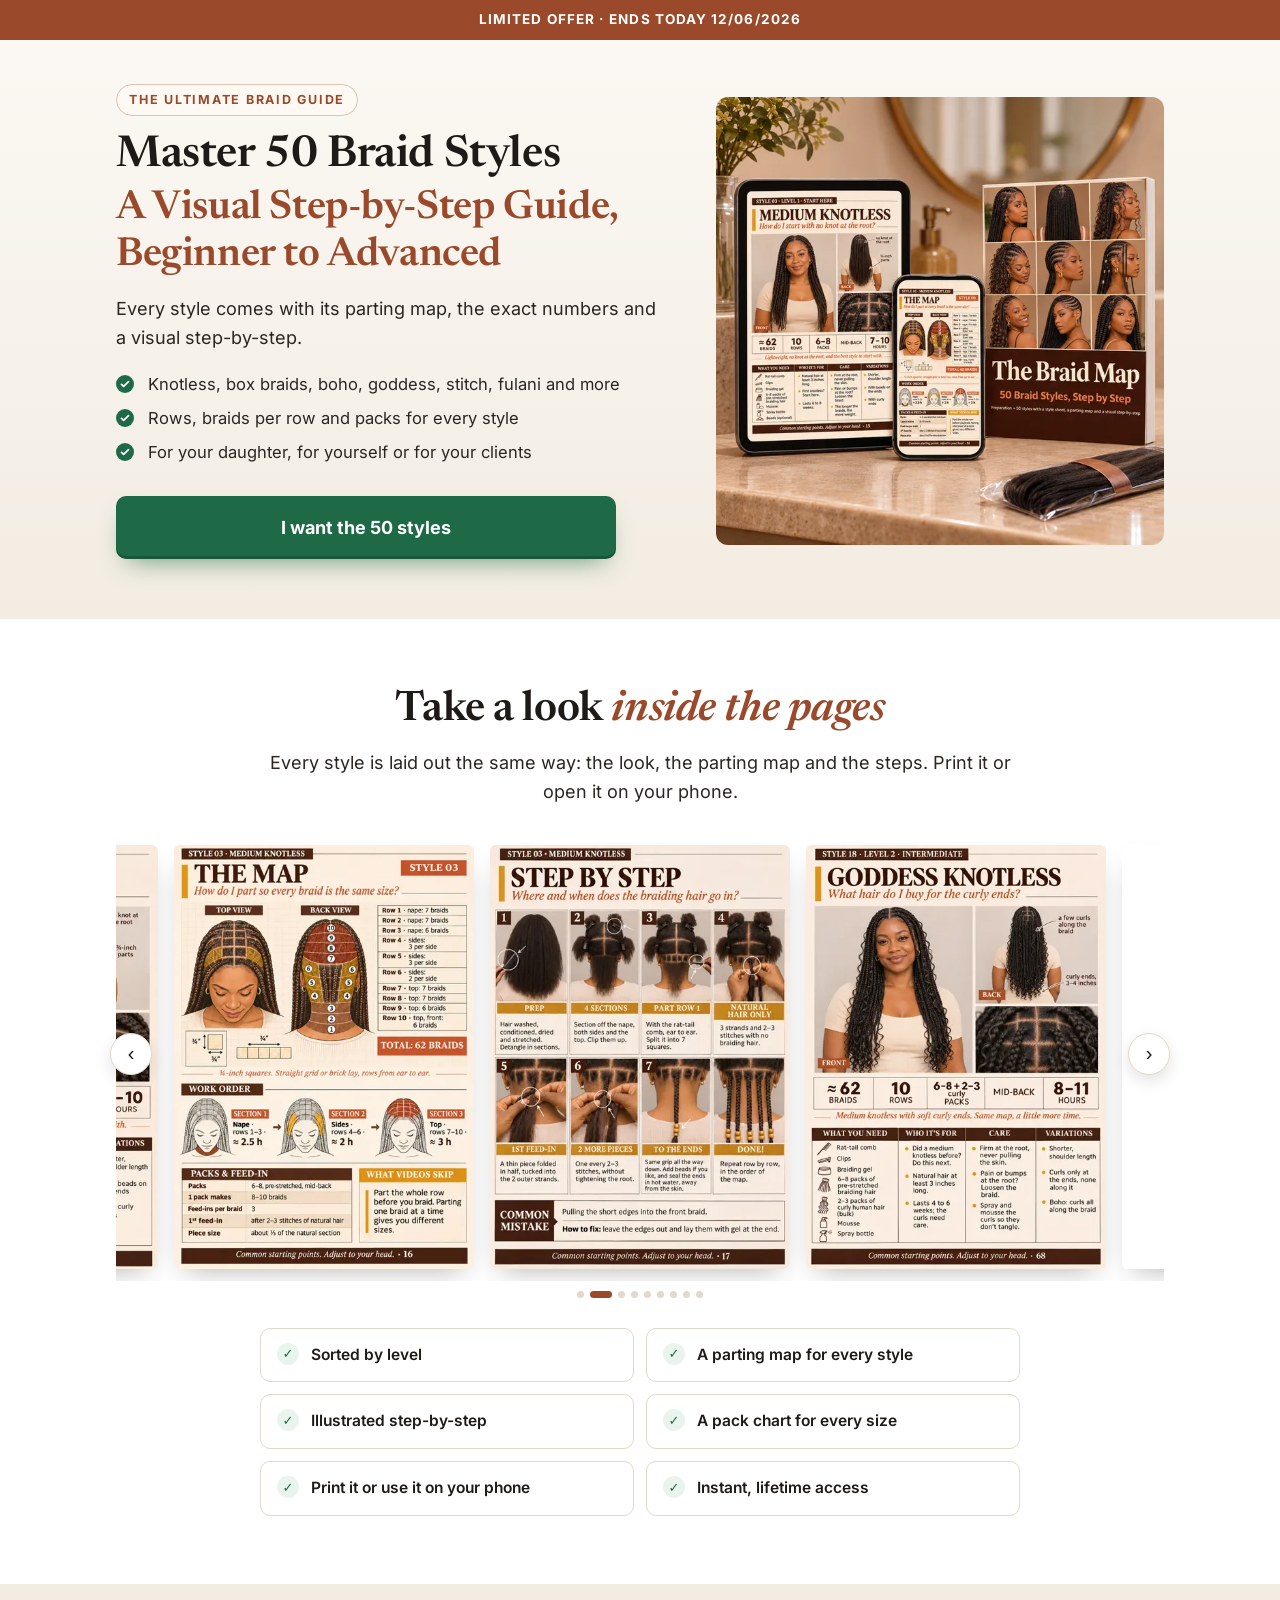
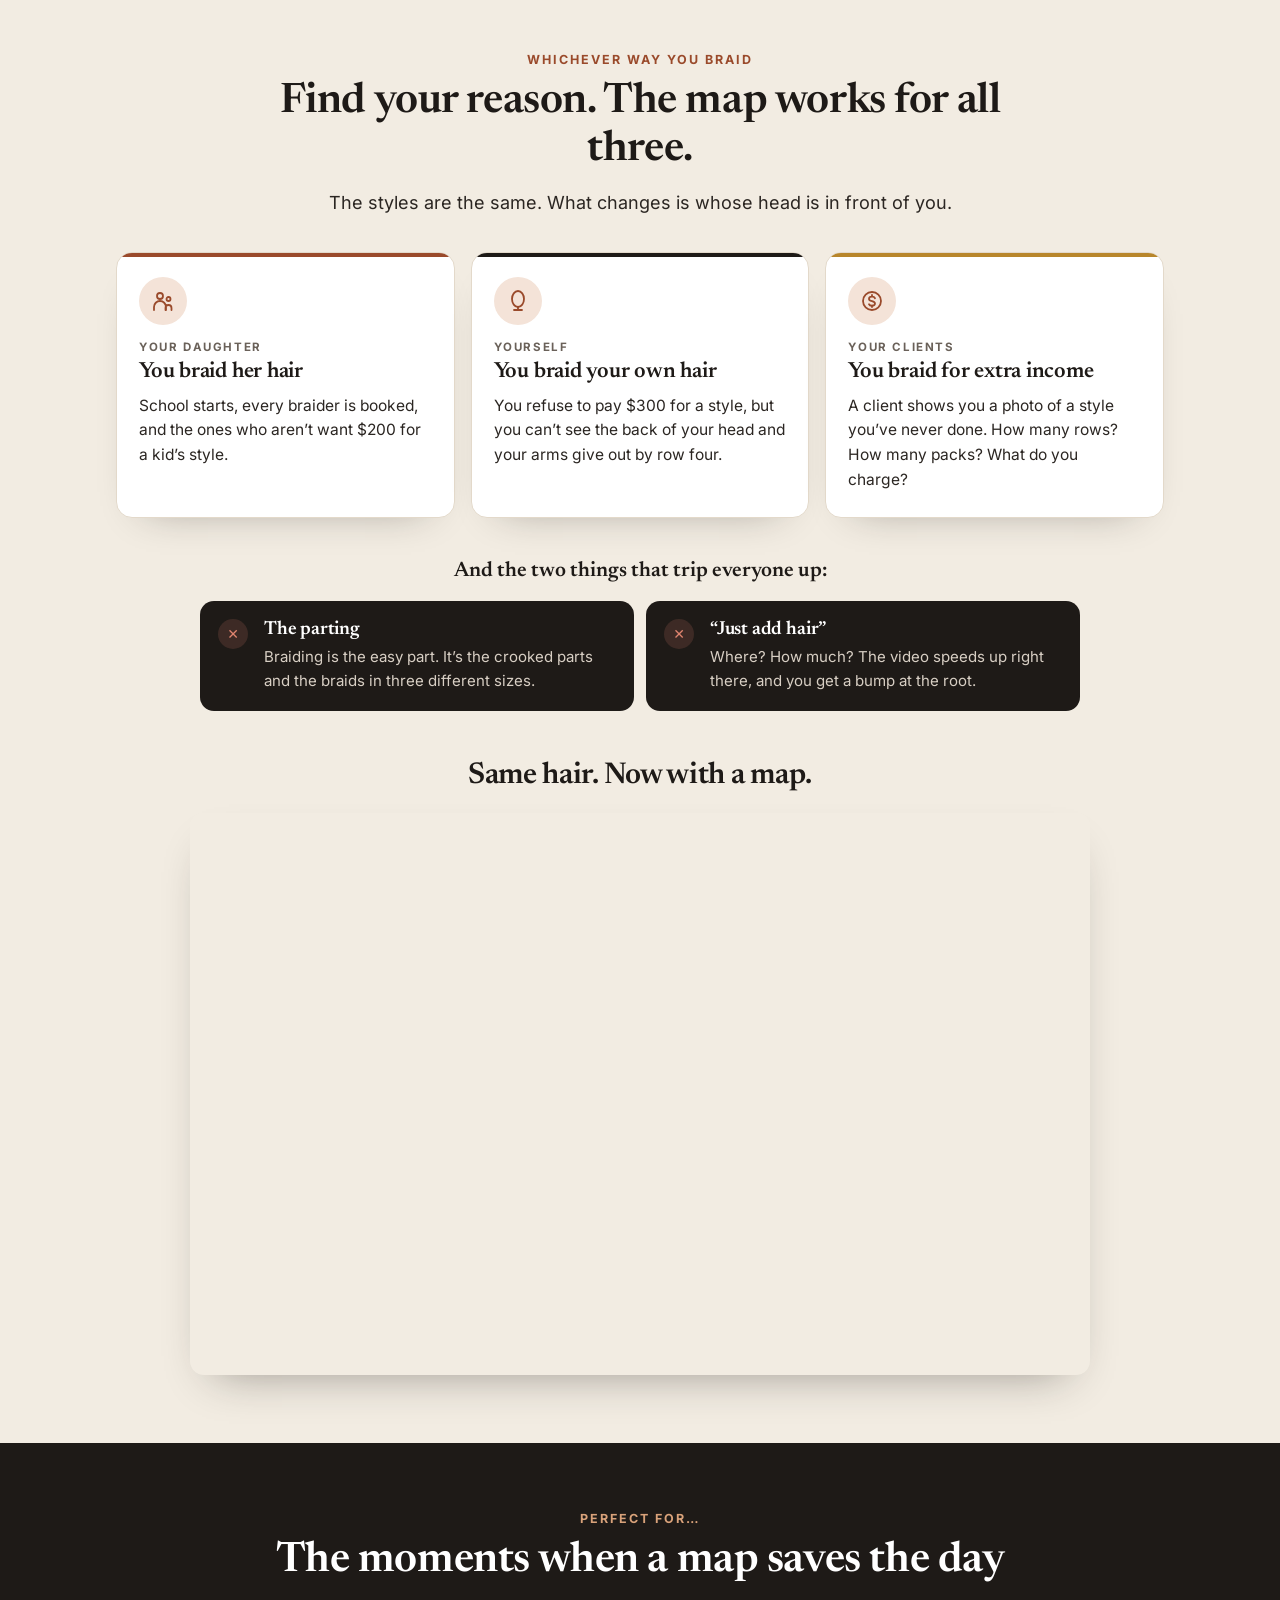
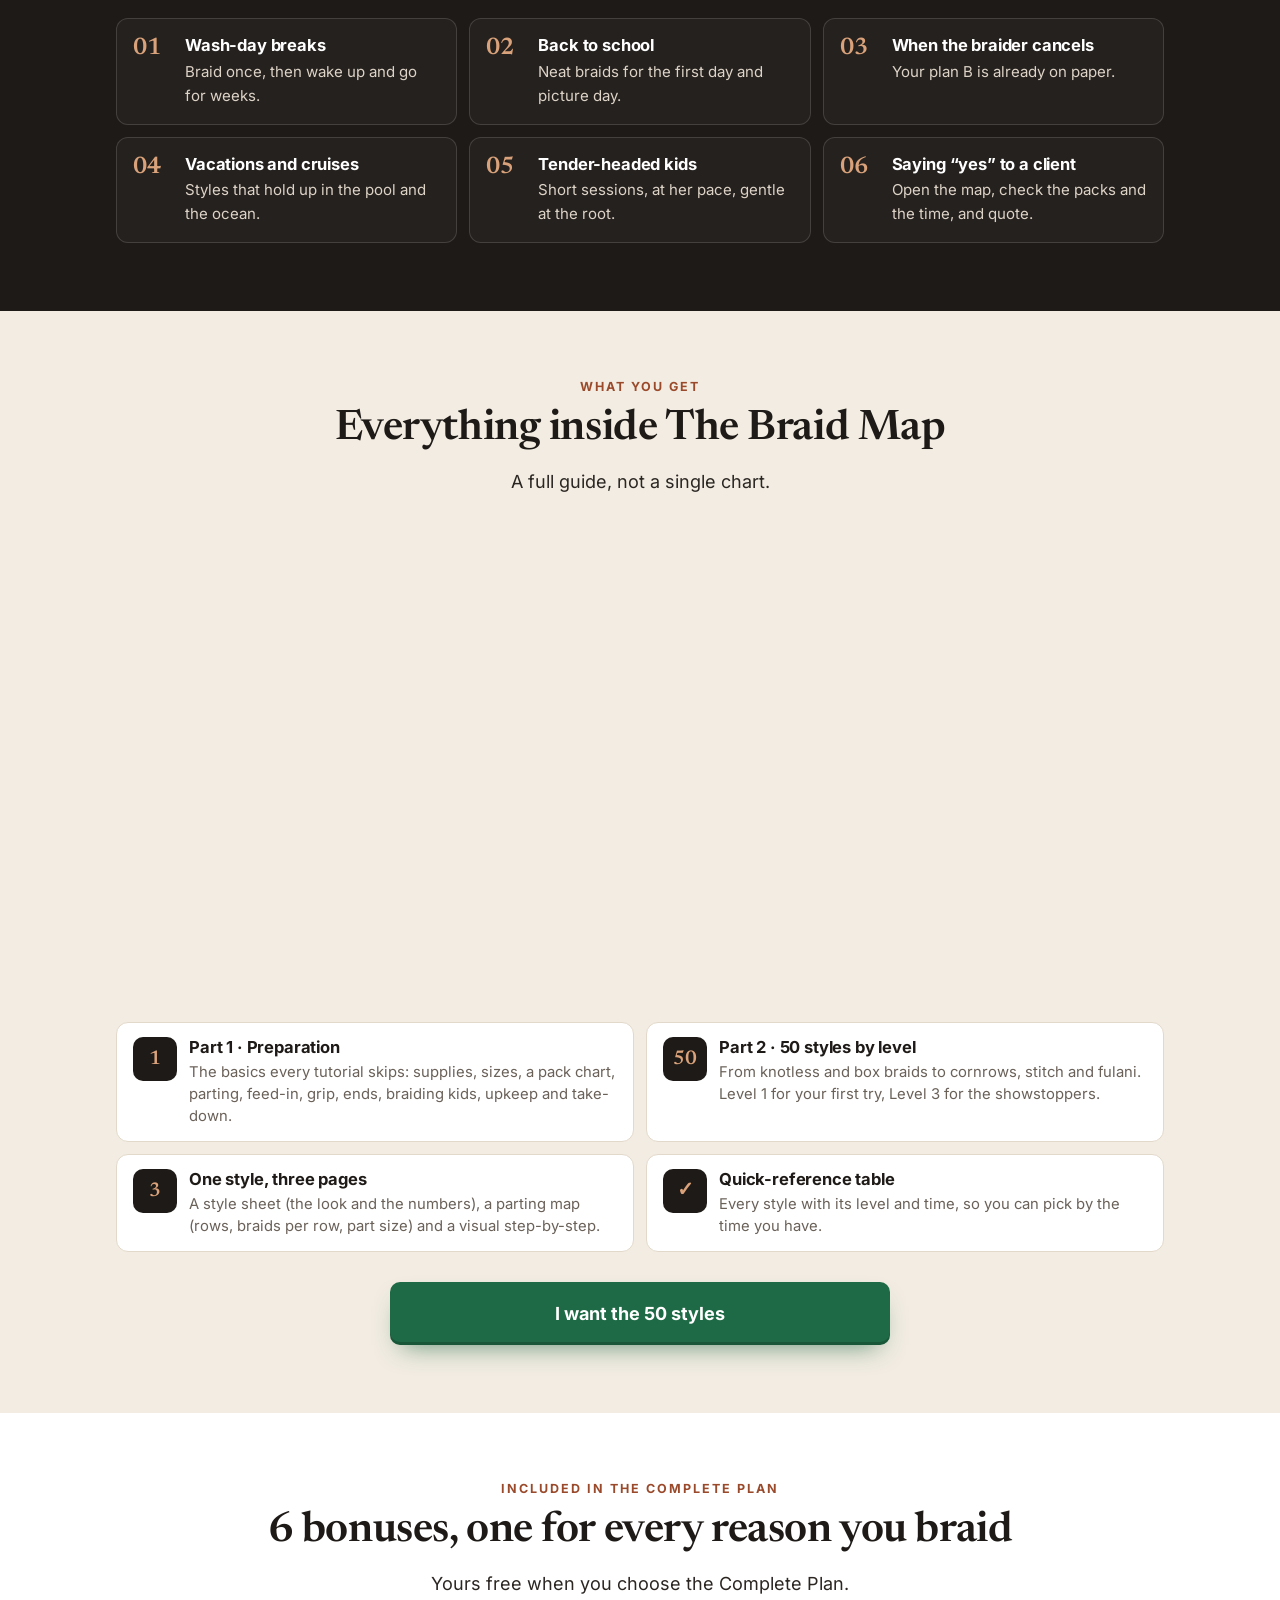
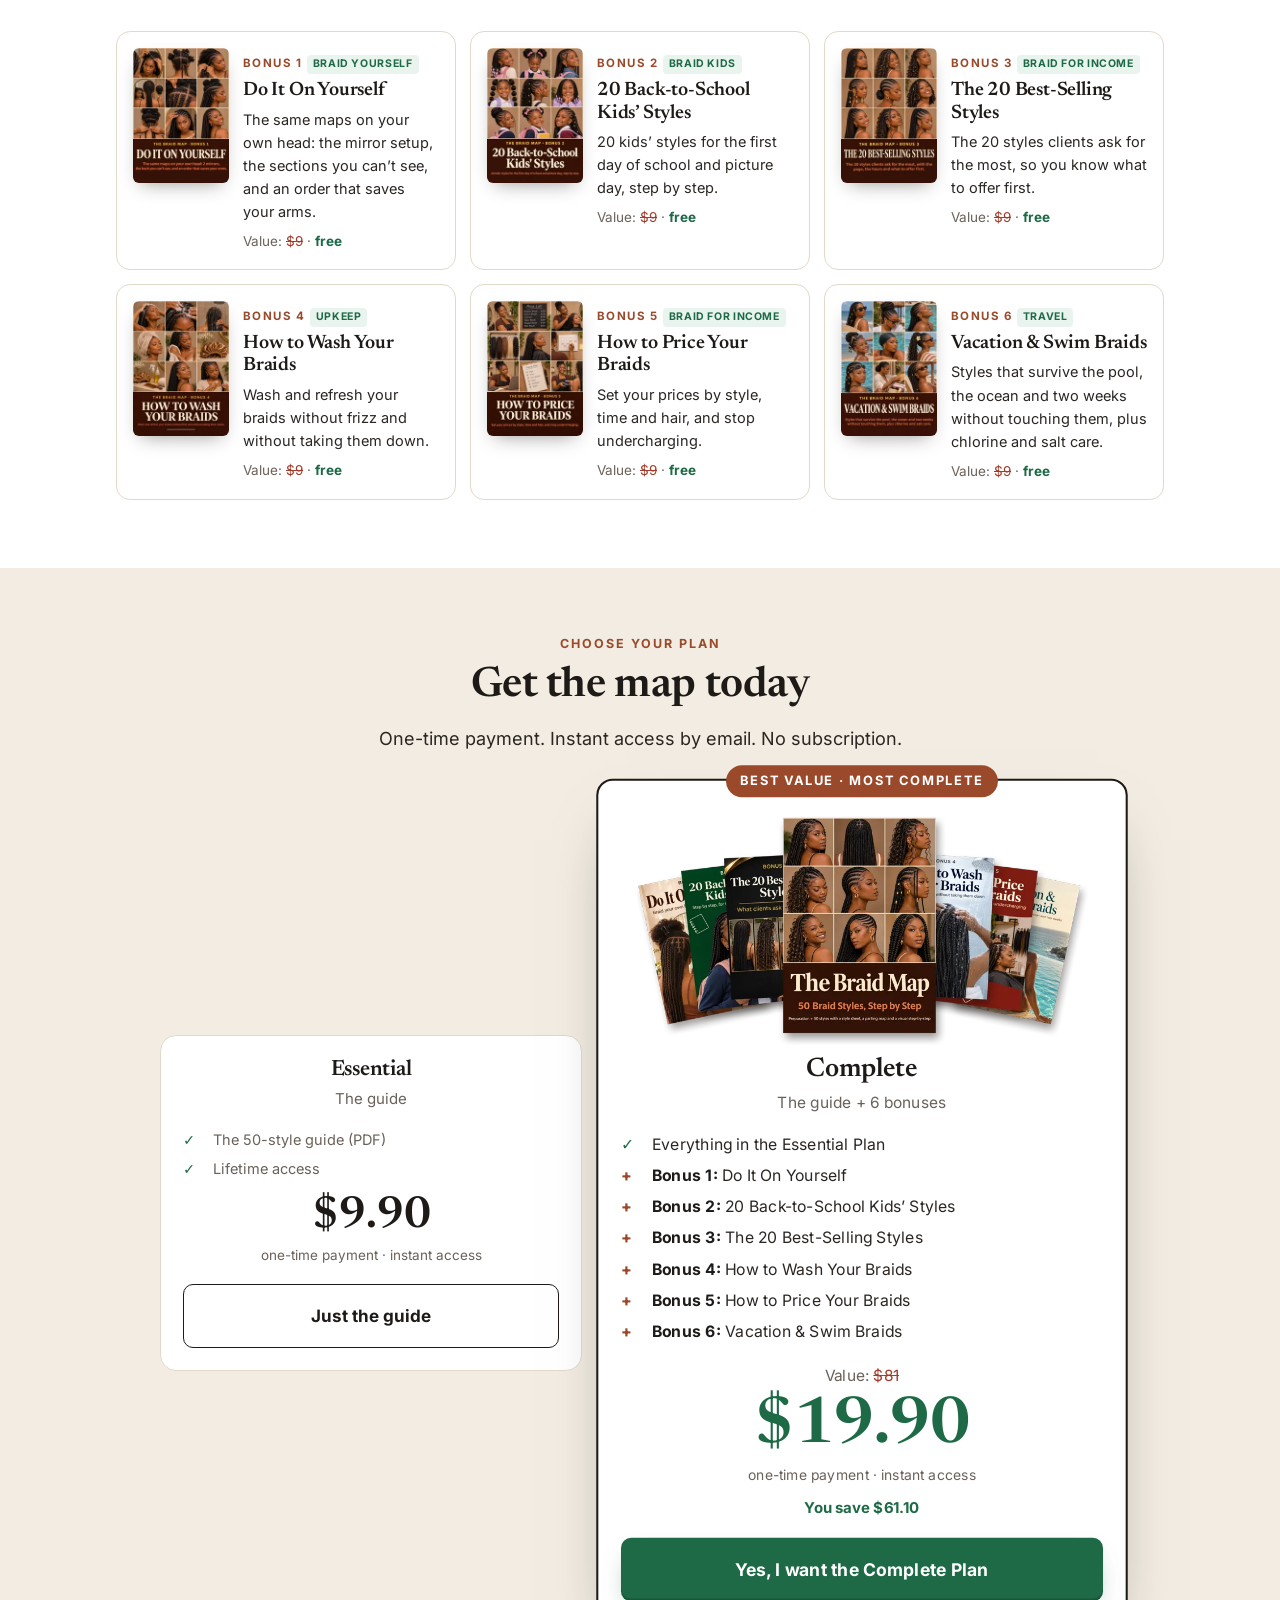
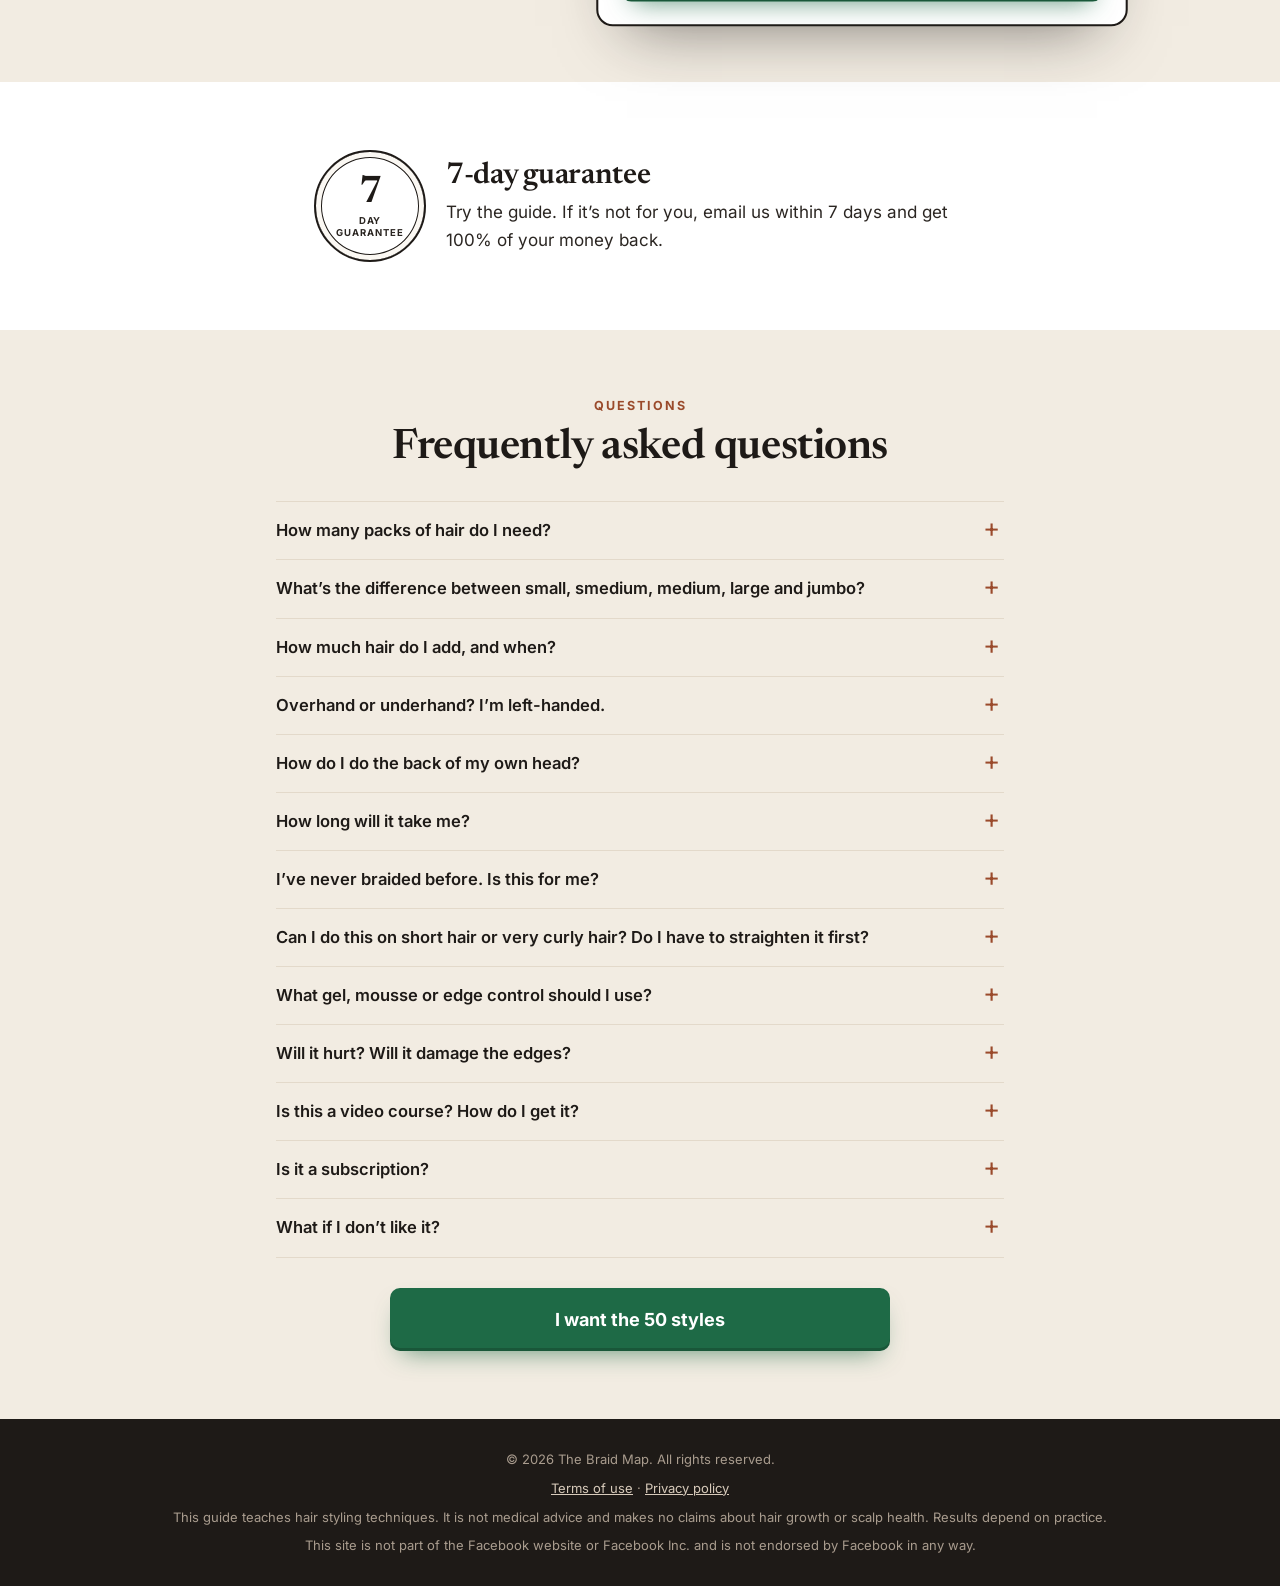
==== commit e70fd089: "Performance: fontes locais com preload, lazy, srcset menores, CSS/JS minificados (sem mudar design n" ====
--- a/index.html
+++ b/index.html
@@ -1,7 +1,6 @@
 <!doctype html>
 <html lang="en">
 <head>
-<!-- GERADO por _montar.cjs a partir de _fonte/index.html + textos/<idioma>.json. Não edite o index.html na mão. -->
 <meta charset="utf-8">
 <meta name="viewport" content="width=device-width, initial-scale=1">
 <title>The Braid Map: 50 Braid Styles, Step by Step</title>
@@ -9,571 +8,169 @@
 <meta name="robots" content="noindex, nofollow">
 <meta name="theme-color" content="#1E1A17">
 <link rel="icon" href="data:image/svg+xml,<svg xmlns=%22http://www.w3.org/2000/svg%22 viewBox=%220 0 100 100%22><rect width=%22100%22 height=%22100%22 rx=%2220%22 fill=%22%231E1A17%22/><path d=%22M30 20v60M50 20v60M70 20v60M20 40h60M20 60h60%22 stroke=%22%23D9A27A%22 stroke-width=%225%22/></svg>">
-
-<!-- ============================================================
-     O QUE TROCAR ANTES DE SUBIR (tudo no textos/en.json, bloco "config"):
-       config.pixelMeta              TROCAR-PIXEL-META   (enquanto tiver TROCAR, o pixel não carrega)
-       config.utmifyPixel            TROCAR-UTMIFY-ID    (enquanto tiver TROCAR, o pixel da UTMify não carrega)
-       config.checkout.essencial     $9.90  Plano Essencial  -> https://pay.hotmart.com/D108621033Q?off=zgkc322g&checkoutMode=10
-       config.checkout.completo      $19.90  Plano Completo   -> https://pay.hotmart.com/D108621033Q?off=6o42yd3w&checkoutMode=10
-       config.checkout.popup         $14.90  popup de upgrade -> TROCAR-CHECKOUT-POPUP
-       config.checkout.saida         $7.90  back redirect    -> TROCAR-CHECKOUT-SAIDA
-     Botões com TROCAR mostram um aviso em vez de ir ao checkout. O back redirect só liga com link https.
-     ============================================================ -->
-<script>
-  window.PIXEL_META_ID = 'TROCAR-PIXEL-META';
-  window.UTMIFY_ID = 'TROCAR-UTMIFY-ID';
-  if (window.PIXEL_META_ID.indexOf('TROCAR') === -1) {
-    !function(f,b,e,v,n,t,s){if(f.fbq)return;n=f.fbq=function(){n.callMethod?
-    n.callMethod.apply(n,arguments):n.queue.push(arguments)};if(!f._fbq)f._fbq=n;
-    n.push=n;n.loaded=!0;n.version='2.0';n.queue=[];t=b.createElement(e);t.async=!0;
-    t.src=v;s=b.getElementsByTagName(e)[0];s.parentNode.insertBefore(t,s)}(window,
-    document,'script','https://connect.facebook.net/en_US/fbevents.js');
-    fbq('init', window.PIXEL_META_ID);
-    fbq('track', 'PageView');
-  }
-  if (window.UTMIFY_ID.indexOf('TROCAR') === -1) {
-    window.pixelId = window.UTMIFY_ID;
-    var a = document.createElement('script'); a.async = true; a.defer = true;
-    a.src = 'https://cdn.utmify.com.br/scripts/pixel/pixel.js'; document.head.appendChild(a);
-  }
-</script>
-<!-- UTMify: guarda as UTMs da campanha (sempre ligado) -->
+<script>if(window.PIXEL_META_ID="TROCAR-PIXEL-META",window.UTMIFY_ID="TROCAR-UTMIFY-ID",window.PIXEL_META_ID.indexOf("TROCAR")===-1&&(function(t,d,o,c,e,i,n){t.fbq||(e=t.fbq=function(){e.callMethod?e.callMethod.apply(e,arguments):e.queue.push(arguments)},t._fbq||(t._fbq=e),e.push=e,e.loaded=!0,e.version="2.0",e.queue=[],i=d.createElement(o),i.async=!0,i.src=c,n=d.getElementsByTagName(o)[0],n.parentNode.insertBefore(i,n))}(window,document,"script","https://connect.facebook.net/en_US/fbevents.js"),fbq("init",window.PIXEL_META_ID),fbq("track","PageView")),window.UTMIFY_ID.indexOf("TROCAR")===-1){window.pixelId=window.UTMIFY_ID;var a=document.createElement("script");a.async=!0,a.defer=!0,a.src="https://cdn.utmify.com.br/scripts/pixel/pixel.js",document.head.appendChild(a)}</script>
 <script src="https://cdn.utmify.com.br/scripts/utms/latest.js" data-utmify-prevent-xcod-sck data-utmify-prevent-subids async defer></script>
-
-<link rel="preconnect" href="https://fonts.googleapis.com">
-<link rel="preconnect" href="https://fonts.gstatic.com" crossorigin>
-<link rel="stylesheet" href="https://fonts.googleapis.com/css2?family=Newsreader:ital,opsz,wght@0,6..72,500;0,6..72,600;0,6..72,700;1,6..72,500;1,6..72,600&family=Inter:wght@400;500;600;700;800&display=swap">
-<style>
-:root{
-  --tinta:#1E1A17; --tinta2:#2A2521; --texto:#2B2622; --mudo:#6A6159;
-  --papel:#FBF8F3; --areia:#F2ECE2; --linha:#E3D9CA; --branco:#fff;
-  --argila:#9A4A2B; --argila-clara:#F4E3D8; --pele:#D9A27A; --ouro:#B8862B;
-  --cta:#1E6A46; --cta-esc:#165237; --verde-claro:#EAF4EE; --vermelho:#A23B2A;
-  --serif:"Newsreader",Georgia,"Times New Roman",serif;
-  --sans:"Inter",system-ui,-apple-system,"Segoe UI",sans-serif;
-}
-*{box-sizing:border-box;margin:0;padding:0}
-html{-webkit-text-size-adjust:100%;scroll-behavior:smooth}
-body{font-family:var(--sans);color:var(--texto);background:var(--papel);font-size:17px;line-height:1.6;-webkit-font-smoothing:antialiased;overflow-x:hidden}
-img{max-width:100%;height:auto;display:block}
-b,strong{font-weight:700;color:var(--tinta)}
-.wrap{max-width:1080px;margin:0 auto;padding:0 16px}
-.col{max-width:760px;margin:0 auto}
-section{padding:68px 0}
-@media (max-width:640px){section{padding:52px 0}}
-h1,h2,h3{font-family:var(--serif);color:var(--tinta);font-weight:600;letter-spacing:-.01em;line-height:1.14}
-h2{font-size:clamp(29px,5.2vw,42px)}
-h2 em{font-style:italic;color:var(--argila)}
-h3{font-size:clamp(20px,2.6vw,23px)}
-.kicker{display:block;font:700 12.5px/1.2 var(--sans);letter-spacing:.16em;text-transform:uppercase;color:var(--argila);margin-bottom:12px}
-.centro{text-align:center}
-.lead{font-size:18px;margin-top:14px;color:var(--texto)}
-.escuro{background:var(--tinta);color:#DDD3C7}
-.escuro h2,.escuro h3,.escuro b{color:#fff}
-.escuro .kicker{color:var(--pele)}
-.escuro .lead,.escuro p{color:#DDD3C7}
-.areia{background:var(--areia)}
-.branco{background:var(--branco)}
-
-/* botão */
-.btn{display:block;width:100%;max-width:500px;margin:30px auto 0;background:var(--cta);color:#fff;text-decoration:none;text-align:center;
-  font:700 18px/1.3 var(--sans);padding:20px 24px;border-radius:10px;
-  box-shadow:0 12px 26px -12px rgba(30,106,70,.7),inset 0 -3px 0 rgba(0,0,0,.18);transition:background .2s,transform .2s}
-.btn:hover{background:var(--cta-esc);transform:translateY(-1px)}
-
-/* placeholder de imagem (a página vai sem imagens até o entregável existir) */
-.ph{display:flex;align-items:center;justify-content:center;text-align:center;padding:16px;border:1.5px dashed #BFB09C;border-radius:12px;
-  background:repeating-linear-gradient(135deg,#F5EFE6 0 12px,#F1EADF 12px 24px);color:#8A7B69;font:600 13px/1.4 var(--sans)}
-.escuro .ph{background:rgba(255,255,255,.04);border-color:rgba(217,162,122,.45);color:#C9B7A5}
-
-/* 1 · hero */
-.hero{padding:44px 0 60px;background:linear-gradient(180deg,var(--papel) 0%,var(--areia) 100%)}
-.hero-grade{display:grid;gap:34px;align-items:center}
-@media (min-width:900px){.hero-grade{grid-template-columns:1.1fr .9fr;gap:52px}}
-.selo-topo{display:inline-block;font:700 12.5px/1.3 var(--sans);letter-spacing:.14em;text-transform:uppercase;color:var(--argila);
-  border:1px solid #DDC3B2;background:#FFF9F4;padding:7px 12px;border-radius:999px}
-.hero h1{font-size:clamp(28px,3.6vw,40px);line-height:1.16;margin-top:16px}
-.hero h1 .nome{display:block;font-size:.6em;font-weight:700;color:var(--argila);margin-bottom:10px}
-.hero h1{color:var(--argila)}
-.hero h1 .forte{display:block;color:var(--tinta);font-size:1.1em;white-space:nowrap;line-height:1.1}
-.hero h1 .resto{display:block;margin-top:6px;text-wrap:balance}
-.hero h1 .forte .cor{color:var(--argila)}
-.hero h1 em{color:var(--argila);white-space:nowrap}
-.hero .sub{margin-top:16px;font-size:18px}
-.hero .lista{list-style:none;margin-top:18px;display:grid;gap:8px}
-.hero .lista li{display:grid;grid-template-columns:22px 1fr;gap:10px;font-size:16.5px}
-.ok::before,.hero .lista li::before{content:"";width:18px;height:18px;margin-top:4px;border-radius:50%;background:var(--cta) url("data:image/svg+xml,%3Csvg xmlns='http://www.w3.org/2000/svg' viewBox='0 0 20 20'%3E%3Cpath d='M5 10.5l3 3 7-7' fill='none' stroke='%23fff' stroke-width='2.4' stroke-linecap='round' stroke-linejoin='round'/%3E%3C/svg%3E") center/14px no-repeat}
-.hero .btn{margin-left:0}
-@media (max-width:899px){.hero .btn{margin-left:auto}}
-.numeros{display:grid;grid-template-columns:repeat(4,1fr);gap:8px;margin-top:14px;max-width:500px}
-@media (max-width:899px){.numeros{margin-left:auto;margin-right:auto}}
-.numeros div{background:var(--branco);border:1px solid var(--linha);border-radius:10px;padding:10px 4px;text-align:center}
-.numeros b{display:block;font:600 25px/1 var(--serif);color:var(--argila)}
-.numeros span{display:block;font-size:11.5px;color:var(--mudo);margin-top:4px;line-height:1.25}
-.hero .ph-d{aspect-ratio:4/5}
-.hero .ph-m{display:none;aspect-ratio:4/3;margin-top:20px}
-@media (max-width:899px){.hero .ph-m{display:flex}.hero .ph-d{display:none}}
-
-/* carrossel (placeholders de páginas) */
-.carrossel{position:relative;margin-top:34px}
-.trilho{display:flex;gap:16px;overflow-x:auto;scroll-snap-type:x mandatory;scroll-behavior:smooth;padding:4px 2px 12px;scrollbar-width:none}
-.trilho::-webkit-scrollbar{display:none}
-.slide{flex:0 0 clamp(220px,30%,300px);scroll-snap-align:center;margin:0}
-.slide .ph{aspect-ratio:210/297;background-color:#fff}
-.slide figcaption{font-size:13.5px;color:var(--mudo);text-align:center;margin-top:8px}
-.seta{position:absolute;top:42%;width:42px;height:42px;border-radius:50%;border:1px solid var(--linha);background:#fff;color:var(--tinta);font-size:20px;cursor:pointer;box-shadow:0 6px 16px rgba(30,26,23,.12);z-index:2}
-.seta.ant{left:-6px}.seta.prox{right:-6px}
-@media (max-width:640px){.seta{display:none}}
-.pontos{display:flex;justify-content:center;gap:6px;margin-top:10px}
-.pontos i{width:7px;height:7px;border-radius:50%;background:var(--linha)}
-.pontos i.on{width:22px;border-radius:4px;background:var(--argila)}
-
-/* bullets em 2 colunas */
-.checks{display:grid;gap:12px;margin-top:30px}
-@media (min-width:760px){.checks{grid-template-columns:1fr 1fr}}
-.checks li{list-style:none;display:grid;grid-template-columns:24px 1fr;gap:10px;align-items:start;background:var(--branco);border:1px solid var(--linha);border-radius:10px;padding:14px 16px;font-weight:600;font-size:15.5px;color:var(--tinta)}
-.checks li::before{content:"✓";width:22px;height:22px;border-radius:50%;background:var(--verde-claro);color:var(--cta);font-size:13px;font-weight:800;display:flex;align-items:center;justify-content:center}
-
-
-/* 4 · benefícios */
-.beneficios{display:grid;gap:12px;margin-top:32px}
-@media (min-width:700px){.beneficios{grid-template-columns:1fr 1fr}}
-@media (min-width:1000px){.beneficios{grid-template-columns:repeat(3,1fr)}}
-.ben{display:grid;grid-template-columns:40px 1fr;gap:12px;align-items:start;border:1px solid rgba(255,255,255,.14);border-radius:12px;padding:16px;background:rgba(255,255,255,.03)}
-.ben .n{font:600 24px/1.1 var(--serif);color:var(--pele)}
-.ben h3{font:700 16.5px/1.3 var(--sans);color:#fff}
-.ben p{font-size:15px;margin-top:3px}
-
-/* 5 · antes e depois: imagem única com os rótulos dentro */
-.ad{margin:20px auto 0;max-width:900px}
-.ad img{width:100%;border-radius:14px;box-shadow:0 20px 44px -24px rgba(30,26,23,.45)}
-.ad figcaption{text-align:center;font-size:15px;color:var(--mudo);margin-top:10px}
-/* 6 · o que você recebe */
-.recebe-grade{display:grid;gap:30px;margin-top:34px;align-items:center}
-@media (min-width:900px){.recebe-grade{grid-template-columns:.9fr 1.1fr}}
-.recebe-grade > .ph{aspect-ratio:1/1}
-.tres-pag{display:block;width:100%;max-width:1000px;margin:26px auto 0}
-.slide img{width:100%;border-radius:6px;box-shadow:0 12px 26px -12px rgba(30,26,23,.35);background:#fff}
-.bon .capa-b{width:96px;border-radius:6px;box-shadow:0 8px 18px -8px rgba(30,26,23,.45)}
-.itens-r{list-style:none;display:grid;gap:12px;margin-top:22px}
-@media (min-width:860px){.itens-r{grid-template-columns:1fr 1fr}}
-.itens-r li{display:grid;grid-template-columns:44px 1fr;gap:12px;background:var(--branco);border:1px solid var(--linha);border-radius:12px;padding:14px 16px}
-.itens-r .n{width:44px;height:44px;border-radius:10px;background:var(--tinta);color:var(--pele);display:flex;align-items:center;justify-content:center;font:600 20px/1 var(--serif)}
-.itens-r h3{font:700 16.5px/1.3 var(--sans);color:var(--tinta)}
-.itens-r p{font-size:14.8px;color:var(--mudo);margin-top:2px;line-height:1.5}
-
-/* 7 · bônus */
-.bonus-grade{display:grid;gap:14px;margin-top:32px}
-@media (min-width:760px){.bonus-grade{grid-template-columns:1fr 1fr}}
-@media (min-width:1000px){.bonus-grade{grid-template-columns:repeat(3,1fr)}}
-.bon{background:var(--branco);border:1px solid var(--linha);border-radius:14px;padding:16px;display:grid;grid-template-columns:96px 1fr;gap:14px;align-items:start}
-.bon .ph{aspect-ratio:3/4;font-size:11.5px;padding:6px}
-.bon .rot{font:700 11.5px/1.2 var(--sans);letter-spacing:.12em;text-transform:uppercase;color:var(--argila)}
-.bon .para{display:inline-block;font:700 10.5px/1.2 var(--sans);letter-spacing:.06em;text-transform:uppercase;color:var(--cta);background:var(--verde-claro);padding:3px 6px;border-radius:4px;margin-left:4px}
-.bon h3{font-size:19.5px;margin-top:5px}
-.bon p{font-size:14.5px;margin-top:5px}
-.bon .val{margin-top:8px;font-size:13.5px;color:var(--mudo)}
-.bon .val s{color:var(--vermelho)}
-.bon .val b{color:var(--cta)}
-
-/* 8 · oferta */
-.planos-grade{display:grid;gap:22px;margin-top:38px;align-items:center}
-@media (min-width:860px){.planos-grade{grid-template-columns:.9fr 1.1fr;max-width:960px;margin-left:auto;margin-right:auto}}
-.plano{position:relative;background:var(--branco);border:1px solid var(--linha);border-radius:16px;padding:26px 22px 22px}
-.plano h3{text-align:center;font-size:26px}
-.plano .p-desc{text-align:center;color:var(--mudo);font-size:15px;margin-top:4px}
-.plano ul{list-style:none;margin-top:18px;display:grid;gap:8px}
-.plano li{display:grid;grid-template-columns:22px 1fr;gap:8px;font-size:15.3px;line-height:1.45}
-.plano li::before{content:"✓";color:var(--cta);font-weight:800}
-.plano li.b::before{content:"+";color:var(--argila);font-weight:800}
-.plano .de{text-align:center;margin-top:20px;color:var(--mudo);font-size:15px}
-.plano .de s{color:var(--vermelho)}
-.plano .preco{text-align:center;font:600 52px/1 var(--serif);color:var(--tinta);margin-top:6px}
-.plano .preco-nota{text-align:center;font-size:13.5px;color:var(--mudo);margin-top:6px}
-.plano .btn{margin-top:18px;font-size:17px}
-.plano.essencial .btn{background:#fff;color:var(--tinta);border:1.5px solid var(--tinta);box-shadow:none}
-.plano.essencial .btn:hover{background:var(--areia)}
-.plano.completo{border:2px solid var(--tinta);box-shadow:0 30px 60px -30px rgba(30,26,23,.55);padding-top:34px}
-@media (min-width:860px){.plano.completo{transform:scale(1.03)}}
-.plano.completo .selo{position:absolute;top:-15px;left:50%;transform:translateX(-50%);background:var(--argila);color:#fff;font:700 12.5px/1 var(--sans);letter-spacing:.12em;text-transform:uppercase;padding:9px 14px;border-radius:999px;white-space:nowrap}
-.plano.completo .preco{font-size:62px;color:var(--cta)}
-.plano.completo .eco{display:block;text-align:center;margin-top:8px;color:var(--cta);font-weight:700;font-size:14.5px}
-
-.plano-img{display:block;width:100%;max-width:440px;margin:0 auto 10px}
-.plano-img.pequena{max-width:110px;margin-bottom:12px}
-.plano.essencial{padding-top:22px}
-.plano.essencial h3{font-size:22px}
-.plano.essencial .preco{font-size:44px;margin-top:16px}
-.plano.essencial li{font-size:14.5px;color:var(--mudo)}
-
-/* 9 · garantia */
-.garantia{display:flex;gap:20px;align-items:center;justify-content:center;flex-wrap:wrap;text-align:left}
-.selo-g{flex:none;width:112px;height:112px;border-radius:50%;border:2px solid var(--tinta);display:flex;flex-direction:column;align-items:center;justify-content:center;text-align:center;box-shadow:inset 0 0 0 5px var(--papel),inset 0 0 0 6px var(--tinta)}
-.selo-g b{font:600 38px/1 var(--serif)}
-.selo-g span{font:700 9.5px/1.3 var(--sans);letter-spacing:.1em;text-transform:uppercase;margin-top:3px}
-.garantia div:last-child{max-width:520px}
-.garantia h2{font-size:clamp(24px,3.6vw,30px)}
-.garantia p{margin-top:6px}
-
-/* faixa do topo */
-.topo{background:var(--argila);color:#fff;text-align:center;font:700 13.5px/1.3 var(--sans);letter-spacing:.08em;text-transform:uppercase;padding:11px 16px}
-/* mockup do hero (imagem real) */
-.mock-d{width:100%;border-radius:12px}
-.mock-m{display:none;width:100%;margin-top:18px;border-radius:12px}
-@media (max-width:899px){.mock-m{display:block}.mock-d{display:none}}
-/* dores: 3 perfis + 2 dores comuns */
-.perfis{display:grid;gap:16px;margin-top:34px}
-@media (min-width:860px){.perfis{grid-template-columns:repeat(3,1fr)}}
-.perfil{background:var(--branco);border:1px solid var(--linha);border-radius:16px;padding:24px 22px;box-shadow:0 18px 40px -30px rgba(30,26,23,.45);position:relative;overflow:hidden}
-.perfil::after{content:"";position:absolute;left:0;right:0;top:0;height:4px;background:var(--argila)}
-.perfil:nth-child(2)::after{background:var(--tinta)}
-.perfil:nth-child(3)::after{background:var(--ouro)}
-.perfil .ico{width:48px;height:48px;border-radius:50%;background:var(--argila-clara);display:flex;align-items:center;justify-content:center}
-.perfil .ico svg{width:24px;height:24px;stroke:var(--argila);fill:none;stroke-width:1.8;stroke-linecap:round;stroke-linejoin:round}
-.perfil .tag-p{display:block;font:700 11.5px/1.2 var(--sans);letter-spacing:.14em;text-transform:uppercase;color:var(--mudo);margin-top:16px}
-.perfil h3{font-size:22px;margin-top:6px}
-.perfil p{font-size:15.5px;margin-top:8px}
-.comuns-tit{text-align:center;font:600 21px/1.3 var(--serif);color:var(--tinta);margin-top:40px}
-.comuns{display:grid;gap:12px;margin-top:16px;max-width:880px;margin-left:auto;margin-right:auto}
-@media (min-width:760px){.comuns{grid-template-columns:1fr 1fr}}
-.comum{display:grid;grid-template-columns:34px 1fr;gap:12px;align-items:start;background:var(--tinta);border-radius:14px;padding:18px 18px}
-.comum .x{width:30px;height:30px;border-radius:50%;background:rgba(224,132,111,.16);color:#E0846F;display:flex;align-items:center;justify-content:center;font-weight:800;font-size:14px}
-.comum h3{font-size:19px;color:#fff}
-.comum p{font-size:15px;color:#D8CFC4;margin-top:4px}
-.ad-tit{text-align:center;font-size:clamp(23px,3.4vw,30px);margin-top:48px}
-/* faq */
-.faq{margin-top:28px;border-top:1px solid var(--linha)}
-.faq details{border-bottom:1px solid var(--linha)}
-.faq summary{cursor:pointer;list-style:none;padding:17px 34px 17px 0;position:relative;font:600 16.5px/1.4 var(--sans);color:var(--tinta)}
-.faq summary::-webkit-details-marker{display:none}
-.faq summary::after{content:"+";position:absolute;right:4px;top:13px;font:400 26px/1 var(--sans);color:var(--argila)}
-.faq details[open] summary::after{content:"–"}
-.faq .resp{padding:0 0 17px;font-size:15.8px}
-
-/* rodapé */
-.rodape{background:var(--tinta);color:#A99C8E;font-size:13px;text-align:center;padding:30px 16px}
-.rodape a{color:#D8CBBB}
-.rodape p + p{margin-top:8px}
-
-/* popup de upgrade */
-.modal[hidden]{display:none}
-.modal{position:fixed;inset:0;z-index:99;display:flex;align-items:center;justify-content:center;padding:16px}
-.modal-fundo{position:absolute;inset:0;background:rgba(30,26,23,.72)}
-.modal-caixa{position:relative;background:var(--papel);border-radius:16px;padding:30px 22px 22px;width:100%;max-width:460px;text-align:center;max-height:92vh;overflow-y:auto;box-shadow:0 30px 70px rgba(0,0,0,.4)}
-.modal-x{position:absolute;top:8px;right:10px;background:none;border:none;font-size:28px;line-height:1;color:var(--mudo);cursor:pointer;padding:6px}
-.modal-caixa h3{font-size:clamp(23px,4vw,28px);margin-top:4px}
-.modal-sub{font-size:15.5px;margin-top:10px}
-.modal-preco{border:1.5px dashed #9FCDB2;background:var(--verde-claro);border-radius:12px;padding:16px;margin:18px 0}
-.modal-preco s{color:var(--mudo)}
-.modal-valor{font:600 46px/1 var(--serif);color:var(--cta);margin:4px 0 6px}
-.modal-preco span{display:block;font-size:13.5px;color:var(--cta);font-weight:700}
-.modal-caixa .btn{margin-top:0;max-width:none}
-.modal-nao{display:block;width:100%;margin-top:10px;background:none;border:1px solid var(--linha);border-radius:10px;padding:13px;font:600 14px/1.3 var(--sans);color:var(--mudo);cursor:pointer}
-</style>
+<link rel="preload" href="/assets/fonts/Newsreader-normal-2.woff2" as="font" type="font/woff2" crossorigin>
+<link rel="preload" href="/assets/fonts/Inter-normal-0.woff2" as="font" type="font/woff2" crossorigin>
+<style>@font-face{font-family:Inter;font-style:normal;font-weight:400;font-display:swap;src:url(/assets/fonts/Inter-normal-0.woff2) format("woff2");unicode-range:U+0000-00FF,U+0131,U+0152-0153,U+02BB-02BC,U+02C6,U+02DA,U+02DC,U+0304,U+0308,U+0329,U+2000-206F,U+20AC,U+2122,U+2191,U+2193,U+2212,U+2215,U+FEFF,U+FFFD}@font-face{font-family:Inter;font-style:normal;font-weight:500;font-display:swap;src:url(/assets/fonts/Inter-normal-0.woff2) format("woff2");unicode-range:U+0000-00FF,U+0131,U+0152-0153,U+02BB-02BC,U+02C6,U+02DA,U+02DC,U+0304,U+0308,U+0329,U+2000-206F,U+20AC,U+2122,U+2191,U+2193,U+2212,U+2215,U+FEFF,U+FFFD}@font-face{font-family:Inter;font-style:normal;font-weight:600;font-display:swap;src:url(/assets/fonts/Inter-normal-0.woff2) format("woff2");unicode-range:U+0000-00FF,U+0131,U+0152-0153,U+02BB-02BC,U+02C6,U+02DA,U+02DC,U+0304,U+0308,U+0329,U+2000-206F,U+20AC,U+2122,U+2191,U+2193,U+2212,U+2215,U+FEFF,U+FFFD}@font-face{font-family:Inter;font-style:normal;font-weight:700;font-display:swap;src:url(/assets/fonts/Inter-normal-0.woff2) format("woff2");unicode-range:U+0000-00FF,U+0131,U+0152-0153,U+02BB-02BC,U+02C6,U+02DA,U+02DC,U+0304,U+0308,U+0329,U+2000-206F,U+20AC,U+2122,U+2191,U+2193,U+2212,U+2215,U+FEFF,U+FFFD}@font-face{font-family:Inter;font-style:normal;font-weight:800;font-display:swap;src:url(/assets/fonts/Inter-normal-0.woff2) format("woff2");unicode-range:U+0000-00FF,U+0131,U+0152-0153,U+02BB-02BC,U+02C6,U+02DA,U+02DC,U+0304,U+0308,U+0329,U+2000-206F,U+20AC,U+2122,U+2191,U+2193,U+2212,U+2215,U+FEFF,U+FFFD}@font-face{font-family:Newsreader;font-style:italic;font-weight:500;font-display:swap;src:url(/assets/fonts/Newsreader-italic-1.woff2) format("woff2");unicode-range:U+0000-00FF,U+0131,U+0152-0153,U+02BB-02BC,U+02C6,U+02DA,U+02DC,U+0304,U+0308,U+0329,U+2000-206F,U+20AC,U+2122,U+2191,U+2193,U+2212,U+2215,U+FEFF,U+FFFD}@font-face{font-family:Newsreader;font-style:italic;font-weight:600;font-display:swap;src:url(/assets/fonts/Newsreader-italic-1.woff2) format("woff2");unicode-range:U+0000-00FF,U+0131,U+0152-0153,U+02BB-02BC,U+02C6,U+02DA,U+02DC,U+0304,U+0308,U+0329,U+2000-206F,U+20AC,U+2122,U+2191,U+2193,U+2212,U+2215,U+FEFF,U+FFFD}@font-face{font-family:Newsreader;font-style:normal;font-weight:500;font-display:swap;src:url(/assets/fonts/Newsreader-normal-2.woff2) format("woff2");unicode-range:U+0000-00FF,U+0131,U+0152-0153,U+02BB-02BC,U+02C6,U+02DA,U+02DC,U+0304,U+0308,U+0329,U+2000-206F,U+20AC,U+2122,U+2191,U+2193,U+2212,U+2215,U+FEFF,U+FFFD}@font-face{font-family:Newsreader;font-style:normal;font-weight:600;font-display:swap;src:url(/assets/fonts/Newsreader-normal-2.woff2) format("woff2");unicode-range:U+0000-00FF,U+0131,U+0152-0153,U+02BB-02BC,U+02C6,U+02DA,U+02DC,U+0304,U+0308,U+0329,U+2000-206F,U+20AC,U+2122,U+2191,U+2193,U+2212,U+2215,U+FEFF,U+FFFD}@font-face{font-family:Newsreader;font-style:normal;font-weight:700;font-display:swap;src:url(/assets/fonts/Newsreader-normal-2.woff2) format("woff2");unicode-range:U+0000-00FF,U+0131,U+0152-0153,U+02BB-02BC,U+02C6,U+02DA,U+02DC,U+0304,U+0308,U+0329,U+2000-206F,U+20AC,U+2122,U+2191,U+2193,U+2212,U+2215,U+FEFF,U+FFFD}</style>
+<style>:root{--tinta:#1E1A17;--tinta2:#2A2521;--texto:#2B2622;--mudo:#6A6159;--papel:#FBF8F3;--areia:#F2ECE2;--linha:#E3D9CA;--branco:#fff;--argila:#9A4A2B;--argila-clara:#F4E3D8;--pele:#D9A27A;--ouro:#B8862B;--cta:#1E6A46;--cta-esc:#165237;--verde-claro:#EAF4EE;--vermelho:#A23B2A;--serif:"Newsreader",Georgia,"Times New Roman",serif;--sans:"Inter",system-ui,-apple-system,"Segoe UI",sans-serif}*{box-sizing:border-box;margin:0;padding:0}html{-webkit-text-size-adjust:100%;scroll-behavior:smooth}body{font-family:var(--sans);color:var(--texto);background:var(--papel);font-size:17px;line-height:1.6;-webkit-font-smoothing:antialiased;overflow-x:hidden}img{max-width:100%;height:auto;display:block}b,strong{font-weight:700;color:var(--tinta)}.wrap{max-width:1080px;margin:0 auto;padding:0 16px}.col{max-width:760px;margin:0 auto}section{padding:68px 0}@media (max-width:640px){section{padding:52px 0}}h1,h2,h3{font-family:var(--serif);color:var(--tinta);font-weight:600;letter-spacing:-.01em;line-height:1.14}h2{font-size:clamp(29px,5.2vw,42px)}h2 em{font-style:italic;color:var(--argila)}h3{font-size:clamp(20px,2.6vw,23px)}.kicker{display:block;font:700 12.5px/1.2 var(--sans);letter-spacing:.16em;text-transform:uppercase;color:var(--argila);margin-bottom:12px}.centro{text-align:center}.lead{font-size:18px;margin-top:14px;color:var(--texto)}.escuro{background:var(--tinta);color:#ddd3c7}.escuro h2,.escuro h3,.escuro b{color:#fff}.escuro .kicker{color:var(--pele)}.escuro .lead,.escuro p{color:#ddd3c7}.areia{background:var(--areia)}.branco{background:var(--branco)}.btn{display:block;width:100%;max-width:500px;margin:30px auto 0;background:var(--cta);color:#fff;text-decoration:none;text-align:center;font:700 18px/1.3 var(--sans);padding:20px 24px;border-radius:10px;box-shadow:0 12px 26px -12px #1e6a46b3,inset 0 -3px #0000002e;transition:background .2s,transform .2s}.btn:hover{background:var(--cta-esc);transform:translateY(-1px)}.ph{display:flex;align-items:center;justify-content:center;text-align:center;padding:16px;border:1.5px dashed #BFB09C;border-radius:12px;background:repeating-linear-gradient(135deg,#f5efe6 0 12px,#f1eadf 12px 24px);color:#8a7b69;font:600 13px/1.4 var(--sans)}.escuro .ph{background:#ffffff0a;border-color:#d9a27a73;color:#c9b7a5}.hero{padding:44px 0 60px;background:linear-gradient(180deg,var(--papel) 0%,var(--areia) 100%)}.hero-grade{display:grid;gap:34px;align-items:center}@media (min-width:900px){.hero-grade{grid-template-columns:1.1fr .9fr;gap:52px}}.selo-topo{display:inline-block;font:700 12.5px/1.3 var(--sans);letter-spacing:.14em;text-transform:uppercase;color:var(--argila);border:1px solid #DDC3B2;background:#fff9f4;padding:7px 12px;border-radius:999px}.hero h1{font-size:clamp(28px,3.6vw,40px);line-height:1.16;margin-top:16px}.hero h1 .nome{display:block;font-size:.6em;font-weight:700;color:var(--argila);margin-bottom:10px}.hero h1{color:var(--argila)}.hero h1 .forte{display:block;color:var(--tinta);font-size:1.1em;white-space:nowrap;line-height:1.1}.hero h1 .resto{display:block;margin-top:6px;text-wrap:balance}.hero h1 .forte .cor{color:var(--argila)}.hero h1 em{color:var(--argila);white-space:nowrap}.hero .sub{margin-top:16px;font-size:18px}.hero .lista{list-style:none;margin-top:18px;display:grid;gap:8px}.hero .lista li{display:grid;grid-template-columns:22px 1fr;gap:10px;font-size:16.5px}.ok:before,.hero .lista li:before{content:"";width:18px;height:18px;margin-top:4px;border-radius:50%;background:var(--cta) url("data:image/svg+xml,%3Csvg xmlns='http://www.w3.org/2000/svg' viewBox='0 0 20 20'%3E%3Cpath d='M5 10.5l3 3 7-7' fill='none' stroke='%23fff' stroke-width='2.4' stroke-linecap='round' stroke-linejoin='round'/%3E%3C/svg%3E") center/14px no-repeat}.hero .btn{margin-left:0}@media (max-width:899px){.hero .btn{margin-left:auto}}.numeros{display:grid;grid-template-columns:repeat(4,1fr);gap:8px;margin-top:14px;max-width:500px}@media (max-width:899px){.numeros{margin-left:auto;margin-right:auto}}.numeros div{background:var(--branco);border:1px solid var(--linha);border-radius:10px;padding:10px 4px;text-align:center}.numeros b{display:block;font:600 25px/1 var(--serif);color:var(--argila)}.numeros span{display:block;font-size:11.5px;color:var(--mudo);margin-top:4px;line-height:1.25}.hero .ph-d{aspect-ratio:4/5}.hero .ph-m{display:none;aspect-ratio:4/3;margin-top:20px}@media (max-width:899px){.hero .ph-m{display:flex}.hero .ph-d{display:none}}.carrossel{position:relative;margin-top:34px}.trilho{display:flex;gap:16px;overflow-x:auto;scroll-snap-type:x mandatory;scroll-behavior:smooth;padding:4px 2px 12px;scrollbar-width:none}.trilho::-webkit-scrollbar{display:none}.slide{flex:0 0 clamp(220px,30%,300px);scroll-snap-align:center;margin:0}.slide .ph{aspect-ratio:210/297;background-color:#fff}.slide figcaption{font-size:13.5px;color:var(--mudo);text-align:center;margin-top:8px}.seta{position:absolute;top:42%;width:42px;height:42px;border-radius:50%;border:1px solid var(--linha);background:#fff;color:var(--tinta);font-size:20px;cursor:pointer;box-shadow:0 6px 16px #1e1a171f;z-index:2}.seta.ant{left:-6px}.seta.prox{right:-6px}@media (max-width:640px){.seta{display:none}}.pontos{display:flex;justify-content:center;gap:6px;margin-top:10px}.pontos i{width:7px;height:7px;border-radius:50%;background:var(--linha)}.pontos i.on{width:22px;border-radius:4px;background:var(--argila)}.checks{display:grid;gap:12px;margin-top:30px}@media (min-width:760px){.checks{grid-template-columns:1fr 1fr}}.checks li{list-style:none;display:grid;grid-template-columns:24px 1fr;gap:10px;align-items:start;background:var(--branco);border:1px solid var(--linha);border-radius:10px;padding:14px 16px;font-weight:600;font-size:15.5px;color:var(--tinta)}.checks li:before{content:"\2713";width:22px;height:22px;border-radius:50%;background:var(--verde-claro);color:var(--cta);font-size:13px;font-weight:800;display:flex;align-items:center;justify-content:center}.beneficios{display:grid;gap:12px;margin-top:32px}@media (min-width:700px){.beneficios{grid-template-columns:1fr 1fr}}@media (min-width:1000px){.beneficios{grid-template-columns:repeat(3,1fr)}}.ben{display:grid;grid-template-columns:40px 1fr;gap:12px;align-items:start;border:1px solid rgba(255,255,255,.14);border-radius:12px;padding:16px;background:#ffffff08}.ben .n{font:600 24px/1.1 var(--serif);color:var(--pele)}.ben h3{font:700 16.5px/1.3 var(--sans);color:#fff}.ben p{font-size:15px;margin-top:3px}.ad{margin:20px auto 0;max-width:900px}.ad img{width:100%;border-radius:14px;box-shadow:0 20px 44px -24px #1e1a1773}.ad figcaption{text-align:center;font-size:15px;color:var(--mudo);margin-top:10px}.recebe-grade{display:grid;gap:30px;margin-top:34px;align-items:center}@media (min-width:900px){.recebe-grade{grid-template-columns:.9fr 1.1fr}}.recebe-grade>.ph{aspect-ratio:1/1}.tres-pag{display:block;width:100%;max-width:1000px;margin:26px auto 0}.slide img{width:100%;border-radius:6px;box-shadow:0 12px 26px -12px #1e1a1759;background:#fff}.bon .capa-b{width:96px;border-radius:6px;box-shadow:0 8px 18px -8px #1e1a1773}.itens-r{list-style:none;display:grid;gap:12px;margin-top:22px}@media (min-width:860px){.itens-r{grid-template-columns:1fr 1fr}}.itens-r li{display:grid;grid-template-columns:44px 1fr;gap:12px;background:var(--branco);border:1px solid var(--linha);border-radius:12px;padding:14px 16px}.itens-r .n{width:44px;height:44px;border-radius:10px;background:var(--tinta);color:var(--pele);display:flex;align-items:center;justify-content:center;font:600 20px/1 var(--serif)}.itens-r h3{font:700 16.5px/1.3 var(--sans);color:var(--tinta)}.itens-r p{font-size:14.8px;color:var(--mudo);margin-top:2px;line-height:1.5}.bonus-grade{display:grid;gap:14px;margin-top:32px}@media (min-width:760px){.bonus-grade{grid-template-columns:1fr 1fr}}@media (min-width:1000px){.bonus-grade{grid-template-columns:repeat(3,1fr)}}.bon{background:var(--branco);border:1px solid var(--linha);border-radius:14px;padding:16px;display:grid;grid-template-columns:96px 1fr;gap:14px;align-items:start}.bon .ph{aspect-ratio:3/4;font-size:11.5px;padding:6px}.bon .rot{font:700 11.5px/1.2 var(--sans);letter-spacing:.12em;text-transform:uppercase;color:var(--argila)}.bon .para{display:inline-block;font:700 10.5px/1.2 var(--sans);letter-spacing:.06em;text-transform:uppercase;color:var(--cta);background:var(--verde-claro);padding:3px 6px;border-radius:4px;margin-left:4px}.bon h3{font-size:19.5px;margin-top:5px}.bon p{font-size:14.5px;margin-top:5px}.bon .val{margin-top:8px;font-size:13.5px;color:var(--mudo)}.bon .val s{color:var(--vermelho)}.bon .val b{color:var(--cta)}.planos-grade{display:grid;gap:22px;margin-top:38px;align-items:center}@media (min-width:860px){.planos-grade{grid-template-columns:.9fr 1.1fr;max-width:960px;margin-left:auto;margin-right:auto}}.plano{position:relative;background:var(--branco);border:1px solid var(--linha);border-radius:16px;padding:26px 22px 22px}.plano h3{text-align:center;font-size:26px}.plano .p-desc{text-align:center;color:var(--mudo);font-size:15px;margin-top:4px}.plano ul{list-style:none;margin-top:18px;display:grid;gap:8px}.plano li{display:grid;grid-template-columns:22px 1fr;gap:8px;font-size:15.3px;line-height:1.45}.plano li:before{content:"\2713";color:var(--cta);font-weight:800}.plano li.b:before{content:"+";color:var(--argila);font-weight:800}.plano .de{text-align:center;margin-top:20px;color:var(--mudo);font-size:15px}.plano .de s{color:var(--vermelho)}.plano .preco{text-align:center;font:600 52px/1 var(--serif);color:var(--tinta);margin-top:6px}.plano .preco-nota{text-align:center;font-size:13.5px;color:var(--mudo);margin-top:6px}.plano .btn{margin-top:18px;font-size:17px}.plano.essencial .btn{background:#fff;color:var(--tinta);border:1.5px solid var(--tinta);box-shadow:none}.plano.essencial .btn:hover{background:var(--areia)}.plano.completo{border:2px solid var(--tinta);box-shadow:0 30px 60px -30px #1e1a178c;padding-top:34px}@media (min-width:860px){.plano.completo{transform:scale(1.03)}}.plano.completo .selo{position:absolute;top:-15px;left:50%;transform:translate(-50%);background:var(--argila);color:#fff;font:700 12.5px/1 var(--sans);letter-spacing:.12em;text-transform:uppercase;padding:9px 14px;border-radius:999px;white-space:nowrap}.plano.completo .preco{font-size:62px;color:var(--cta)}.plano.completo .eco{display:block;text-align:center;margin-top:8px;color:var(--cta);font-weight:700;font-size:14.5px}.plano-img{display:block;width:100%;max-width:440px;margin:0 auto 10px}.plano-img.pequena{max-width:110px;margin-bottom:12px}.plano.essencial{padding-top:22px}.plano.essencial h3{font-size:22px}.plano.essencial .preco{font-size:44px;margin-top:16px}.plano.essencial li{font-size:14.5px;color:var(--mudo)}.garantia{display:flex;gap:20px;align-items:center;justify-content:center;flex-wrap:wrap;text-align:left}.selo-g{flex:none;width:112px;height:112px;border-radius:50%;border:2px solid var(--tinta);display:flex;flex-direction:column;align-items:center;justify-content:center;text-align:center;box-shadow:inset 0 0 0 5px var(--papel),inset 0 0 0 6px var(--tinta)}.selo-g b{font:600 38px/1 var(--serif)}.selo-g span{font:700 9.5px/1.3 var(--sans);letter-spacing:.1em;text-transform:uppercase;margin-top:3px}.garantia div:last-child{max-width:520px}.garantia h2{font-size:clamp(24px,3.6vw,30px)}.garantia p{margin-top:6px}.topo{background:var(--argila);color:#fff;text-align:center;font:700 13.5px/1.3 var(--sans);letter-spacing:.08em;text-transform:uppercase;padding:11px 16px}.mock-d{width:100%;border-radius:12px}.mock-m{display:none;width:100%;margin-top:18px;border-radius:12px}@media (max-width:899px){.mock-m{display:block}.mock-d{display:none}}.perfis{display:grid;gap:16px;margin-top:34px}@media (min-width:860px){.perfis{grid-template-columns:repeat(3,1fr)}}.perfil{background:var(--branco);border:1px solid var(--linha);border-radius:16px;padding:24px 22px;box-shadow:0 18px 40px -30px #1e1a1773;position:relative;overflow:hidden}.perfil:after{content:"";position:absolute;left:0;right:0;top:0;height:4px;background:var(--argila)}.perfil:nth-child(2):after{background:var(--tinta)}.perfil:nth-child(3):after{background:var(--ouro)}.perfil .ico{width:48px;height:48px;border-radius:50%;background:var(--argila-clara);display:flex;align-items:center;justify-content:center}.perfil .ico svg{width:24px;height:24px;stroke:var(--argila);fill:none;stroke-width:1.8;stroke-linecap:round;stroke-linejoin:round}.perfil .tag-p{display:block;font:700 11.5px/1.2 var(--sans);letter-spacing:.14em;text-transform:uppercase;color:var(--mudo);margin-top:16px}.perfil h3{font-size:22px;margin-top:6px}.perfil p{font-size:15.5px;margin-top:8px}.comuns-tit{text-align:center;font:600 21px/1.3 var(--serif);color:var(--tinta);margin-top:40px}.comuns{display:grid;gap:12px;margin-top:16px;max-width:880px;margin-left:auto;margin-right:auto}@media (min-width:760px){.comuns{grid-template-columns:1fr 1fr}}.comum{display:grid;grid-template-columns:34px 1fr;gap:12px;align-items:start;background:var(--tinta);border-radius:14px;padding:18px}.comum .x{width:30px;height:30px;border-radius:50%;background:#e0846f29;color:#e0846f;display:flex;align-items:center;justify-content:center;font-weight:800;font-size:14px}.comum h3{font-size:19px;color:#fff}.comum p{font-size:15px;color:#d8cfc4;margin-top:4px}.ad-tit{text-align:center;font-size:clamp(23px,3.4vw,30px);margin-top:48px}.faq{margin-top:28px;border-top:1px solid var(--linha)}.faq details{border-bottom:1px solid var(--linha)}.faq summary{cursor:pointer;list-style:none;padding:17px 34px 17px 0;position:relative;font:600 16.5px/1.4 var(--sans);color:var(--tinta)}.faq summary::-webkit-details-marker{display:none}.faq summary:after{content:"+";position:absolute;right:4px;top:13px;font:400 26px/1 var(--sans);color:var(--argila)}.faq details[open] summary:after{content:"\2013"}.faq .resp{padding:0 0 17px;font-size:15.8px}.rodape{background:var(--tinta);color:#a99c8e;font-size:13px;text-align:center;padding:30px 16px}.rodape a{color:#d8cbbb}.rodape p+p{margin-top:8px}.modal[hidden]{display:none}.modal{position:fixed;inset:0;z-index:99;display:flex;align-items:center;justify-content:center;padding:16px}.modal-fundo{position:absolute;inset:0;background:#1e1a17b8}.modal-caixa{position:relative;background:var(--papel);border-radius:16px;padding:30px 22px 22px;width:100%;max-width:460px;text-align:center;max-height:92vh;overflow-y:auto;box-shadow:0 30px 70px #0006}.modal-x{position:absolute;top:8px;right:10px;background:none;border:none;font-size:28px;line-height:1;color:var(--mudo);cursor:pointer;padding:6px}.modal-caixa h3{font-size:clamp(23px,4vw,28px);margin-top:4px}.modal-sub{font-size:15.5px;margin-top:10px}.modal-preco{border:1.5px dashed #9FCDB2;background:var(--verde-claro);border-radius:12px;padding:16px;margin:18px 0}.modal-preco s{color:var(--mudo)}.modal-valor{font:600 46px/1 var(--serif);color:var(--cta);margin:4px 0 6px}.modal-preco span{display:block;font-size:13.5px;color:var(--cta);font-weight:700}.modal-caixa .btn{margin-top:0;max-width:none}.modal-nao{display:block;width:100%;margin-top:10px;background:none;border:1px solid var(--linha);border-radius:10px;padding:13px;font:600 14px/1.3 var(--sans);color:var(--mudo);cursor:pointer}</style>
+<script src="https://cashflow.mentoriaprocesso.com/t/p.js?w=8bf6383c-9940-4837-a9d9-6e3cc6dcce06&o=822d33e6-98b2-48f3-9d75-3642755b37ea" data-offer="822d33e6-98b2-48f3-9d75-3642755b37ea" data-nowprocket data-no-minify="1" data-no-optimize="1" data-cfasync="false" async></script>
 </head>
 <body>
-
 <div class="topo">Limited offer · Ends today <span class="js-data"></span></div>
-
-<!-- 1 · HERO: o produto na lata -->
 <header class="hero">
-  <div class="wrap hero-grade">
-    <div>
-      <span class="selo-topo">The ultimate braid guide</span>
-      <h1><span class="forte">Master 50 Braid Styles</span> <span class="resto">A Visual <span style="white-space:nowrap">Step-by-Step</span> Guide, Beginner to Advanced</span></h1>
-      <img class="mock-m" src="assets/hero-06.webp" srcset="assets/hero-06-640.webp 640w, assets/hero-06.webp 1100w" sizes="(max-width: 899px) calc(100vw - 32px), 1px" width="1100" height="1100" alt="The Braid Map: the book, the style sheet on a tablet and the parting map on a phone" fetchpriority="high">
-      <p class="sub">Every style comes with its parting map, the exact numbers and a visual step-by-step.</p>
-      <ul class="lista"><li><span>Knotless, box braids, boho, goddess, stitch, fulani and more</span></li><li><span>Rows, braids per row and packs for every style</span></li><li><span>For your daughter, for yourself or for your clients</span></li></ul>
-      <a class="btn" href="#oferta">I want the 50 styles</a>
-    </div>
-    <img class="mock-d" src="assets/hero-06.webp" srcset="assets/hero-06-640.webp 640w, assets/hero-06.webp 1100w" sizes="(min-width: 900px) 460px, 1px" width="1100" height="1100" alt="The Braid Map: the book, the style sheet on a tablet and the parting map on a phone" fetchpriority="high">
-  </div>
+<div class="wrap hero-grade">
+<div>
+<span class="selo-topo">The ultimate braid guide</span>
+<h1><span class="forte">Master 50 Braid Styles</span> <span class="resto">A Visual <span style="white-space:nowrap">Step-by-Step</span> Guide, Beginner to Advanced</span></h1>
+<img class="mock-m" src="assets/hero-06.webp" srcset="assets/hero-06-640.webp 640w, assets/hero-06-800.webp 800w, assets/hero-06.webp 1100w" sizes="(max-width: 899px) calc(100vw - 32px), 1px" width="1100" height="1100" alt="The Braid Map: the book, the style sheet on a tablet and the parting map on a phone" fetchpriority="high">
+<p class="sub">Every style comes with its parting map, the exact numbers and a visual step-by-step.</p>
+<ul class="lista"><li><span>Knotless, box braids, boho, goddess, stitch, fulani and more</span></li><li><span>Rows, braids per row and packs for every style</span></li><li><span>For your daughter, for yourself or for your clients</span></li></ul>
+<a class="btn" href="#oferta">I want the 50 styles</a>
+</div>
+<img class="mock-d" src="assets/hero-06.webp" srcset="assets/hero-06-640.webp 640w, assets/hero-06-800.webp 800w, assets/hero-06.webp 1100w" sizes="(min-width: 900px) 460px, 1px" width="1100" height="1100" alt="The Braid Map: the book, the style sheet on a tablet and the parting map on a phone" fetchpriority="high">
+</div>
 </header>
-
-<!-- 2 · POR DENTRO: carrossel das páginas + 6 bullets -->
 <section class="branco">
-  <div class="wrap">
-    <div class="col centro">
-      <h2>Take a look <em>inside the pages</em></h2>
-      <p class="lead">Every style is laid out the same way: the look, the parting map and the steps. Print it or open it on your phone.</p>
-    </div>
-    <div class="carrossel" data-auto="3800">
-      <button class="seta ant" type="button" aria-label="‹">‹</button>
-      <div class="trilho"><figure class="slide"><img src="assets/en-p1.webp" width="620" height="876" alt="Style 03, Medium Knotless: style sheet" decoding="async"></figure><figure class="slide"><img src="assets/en-p2.webp" width="620" height="876" alt="Style 03, Medium Knotless: parting map" decoding="async"></figure><figure class="slide"><img src="assets/en-p3.webp" width="620" height="876" alt="Style 03, Medium Knotless: step-by-step" decoding="async"></figure><figure class="slide"><img src="assets/en-m18-p1.webp" width="620" height="876" alt="Style 18, Goddess Knotless: style sheet" decoding="async"></figure><figure class="slide"><img src="assets/en-m18-p2.webp" width="620" height="876" alt="Style 18, Goddess Knotless: parting map" decoding="async"></figure><figure class="slide"><img src="assets/en-m18-p3.webp" width="620" height="876" alt="Style 18, Goddess Knotless: step-by-step" decoding="async"></figure><figure class="slide"><img src="assets/en-m34-p1.webp" width="620" height="876" alt="Style 34, Straight-Back Stitch Braids: style sheet" decoding="async"></figure><figure class="slide"><img src="assets/en-m34-p2.webp" width="620" height="876" alt="Style 34, Straight-Back Stitch Braids: parting map" decoding="async"></figure><figure class="slide"><img src="assets/en-m34-p3.webp" width="620" height="876" alt="Style 34, Straight-Back Stitch Braids: step-by-step" decoding="async"></figure></div>
-      <button class="seta prox" type="button" aria-label="›">›</button>
-      <div class="pontos"></div>
-    </div>
-    <ul class="checks col"><li><span>Sorted by level</span></li><li><span>A parting map for every style</span></li><li><span>Illustrated step-by-step</span></li><li><span>A pack chart for every size</span></li><li><span>Print it or use it on your phone</span></li><li><span>Instant, lifetime access</span></li></ul>
-  </div>
+<div class="wrap">
+<div class="col centro">
+<h2>Take a look <em>inside the pages</em></h2>
+<p class="lead">Every style is laid out the same way: the look, the parting map and the steps. Print it or open it on your phone.</p>
+</div>
+<div class="carrossel" data-auto="3800">
+<button class="seta ant" type="button" aria-label="‹">‹</button>
+<div class="trilho"><figure class="slide"><img src="assets/en-p1.webp" srcset="assets/en-p1-440.webp 440w, assets/en-p1.webp 620w" sizes="(max-width: 899px) 220px, 300px" width="620" height="876" alt="Style 03, Medium Knotless: style sheet" decoding="async"></figure><figure class="slide"><img src="assets/en-p2.webp" srcset="assets/en-p2-440.webp 440w, assets/en-p2.webp 620w" sizes="(max-width: 899px) 220px, 300px" width="620" height="876" alt="Style 03, Medium Knotless: parting map" decoding="async"></figure><figure class="slide"><img src="assets/en-p3.webp" srcset="assets/en-p3-440.webp 440w, assets/en-p3.webp 620w" sizes="(max-width: 899px) 220px, 300px" width="620" height="876" alt="Style 03, Medium Knotless: step-by-step" decoding="async"></figure><figure class="slide"><img src="assets/en-m18-p1.webp" srcset="assets/en-m18-p1-440.webp 440w, assets/en-m18-p1.webp 620w" sizes="(max-width: 899px) 220px, 300px" width="620" height="876" alt="Style 18, Goddess Knotless: style sheet" decoding="async"></figure><figure class="slide"><img src="assets/en-m18-p2.webp" srcset="assets/en-m18-p2-440.webp 440w, assets/en-m18-p2.webp 620w" sizes="(max-width: 899px) 220px, 300px" width="620" height="876" alt="Style 18, Goddess Knotless: parting map" decoding="async"></figure><figure class="slide"><img src="assets/en-m18-p3.webp" srcset="assets/en-m18-p3-440.webp 440w, assets/en-m18-p3.webp 620w" sizes="(max-width: 899px) 220px, 300px" width="620" height="876" alt="Style 18, Goddess Knotless: step-by-step" decoding="async"></figure><figure class="slide"><img src="assets/en-m34-p1.webp" srcset="assets/en-m34-p1-440.webp 440w, assets/en-m34-p1.webp 620w" sizes="(max-width: 899px) 220px, 300px" width="620" height="876" alt="Style 34, Straight-Back Stitch Braids: style sheet" decoding="async"></figure><figure class="slide"><img src="assets/en-m34-p2.webp" srcset="assets/en-m34-p2-440.webp 440w, assets/en-m34-p2.webp 620w" sizes="(max-width: 899px) 220px, 300px" width="620" height="876" alt="Style 34, Straight-Back Stitch Braids: parting map" decoding="async"></figure><figure class="slide"><img src="assets/en-m34-p3.webp" srcset="assets/en-m34-p3-440.webp 440w, assets/en-m34-p3.webp 620w" sizes="(max-width: 899px) 220px, 300px" width="620" height="876" alt="Style 34, Straight-Back Stitch Braids: step-by-step" decoding="async"></figure></div>
+<button class="seta prox" type="button" aria-label="›">›</button>
+<div class="pontos"></div>
+</div>
+<ul class="checks col"><li><span>Sorted by level</span></li><li><span>A parting map for every style</span></li><li><span>Illustrated step-by-step</span></li><li><span>A pack chart for every size</span></li><li><span>Print it or use it on your phone</span></li><li><span>Instant, lifetime access</span></li></ul>
+</div>
 </section>
-
-<!-- 3 · DORES: só identificação (sem resposta) + antes e depois no fim -->
 <section class="areia">
-  <div class="wrap">
-    <div class="col centro">
-      <span class="kicker">Whichever way you braid</span>
-      <h2>Find your reason. The map works for all three.</h2>
-      <p class="lead">The styles are the same. What changes is whose head is in front of you.</p>
-    </div>
-    <div class="perfis"><div class="perfil"><span class="ico"><svg viewBox="0 0 24 24"><circle cx="9" cy="7" r="3"/><circle cx="17.5" cy="10" r="2"/><path d="M3 21v-3a6 6 0 0 1 12 0v3M14.5 21v-2a3 3 0 0 1 6 0v2"/></svg></span><span class="tag-p">Your daughter</span><h3>You braid her hair</h3><p>School starts, every braider is booked, and the ones who aren’t want $200 for a kid’s style.</p></div><div class="perfil"><span class="ico"><svg viewBox="0 0 24 24"><ellipse cx="12" cy="10" rx="6" ry="8"/><path d="M12 18v3M8 21h8"/></svg></span><span class="tag-p">Yourself</span><h3>You braid your own hair</h3><p>You refuse to pay $300 for a style, but you can’t see the back of your head and your arms give out by row four.</p></div><div class="perfil"><span class="ico"><svg viewBox="0 0 24 24"><circle cx="12" cy="12" r="9"/><path d="M15 9.2a3 3 0 0 0-3-1.5c-1.7 0-3 .9-3 2.2 0 3 6 1.6 6 4.6 0 1.3-1.3 2.2-3 2.2a3 3 0 0 1-3-1.5M12 6v1.6M12 16.4V18"/></svg></span><span class="tag-p">Your clients</span><h3>You braid for extra income</h3><p>A client shows you a photo of a style you’ve never done. How many rows? How many packs? What do you charge?</p></div></div>
-    <p class="comuns-tit">And the two things that trip everyone up:</p>
-    <div class="comuns"><div class="comum"><span class="x">✕</span><div><h3>The parting</h3><p>Braiding is the easy part. It’s the crooked parts and the braids in three different sizes.</p></div></div><div class="comum"><span class="x">✕</span><div><h3>“Just add hair”</h3><p>Where? How much? The video speeds up right there, and you get a bump at the root.</p></div></div></div>
-    <h3 class="ad-tit">Same hair. Now with a map.</h3>
-    <figure class="ad"><img src="assets/antes-depois-en.webp" width="1600" height="1000" alt="The same woman seen from above and behind: messy unbraided hair before, neat knotless braids after" decoding="async"></figure>
-  </div>
+<div class="wrap">
+<div class="col centro">
+<span class="kicker">Whichever way you braid</span>
+<h2>Find your reason. The map works for all three.</h2>
+<p class="lead">The styles are the same. What changes is whose head is in front of you.</p>
+</div>
+<div class="perfis"><div class="perfil"><span class="ico"><svg viewBox="0 0 24 24"><circle cx="9" cy="7" r="3"/><circle cx="17.5" cy="10" r="2"/><path d="M3 21v-3a6 6 0 0 1 12 0v3M14.5 21v-2a3 3 0 0 1 6 0v2"/></svg></span><span class="tag-p">Your daughter</span><h3>You braid her hair</h3><p>School starts, every braider is booked, and the ones who aren’t want $200 for a kid’s style.</p></div><div class="perfil"><span class="ico"><svg viewBox="0 0 24 24"><ellipse cx="12" cy="10" rx="6" ry="8"/><path d="M12 18v3M8 21h8"/></svg></span><span class="tag-p">Yourself</span><h3>You braid your own hair</h3><p>You refuse to pay $300 for a style, but you can’t see the back of your head and your arms give out by row four.</p></div><div class="perfil"><span class="ico"><svg viewBox="0 0 24 24"><circle cx="12" cy="12" r="9"/><path d="M15 9.2a3 3 0 0 0-3-1.5c-1.7 0-3 .9-3 2.2 0 3 6 1.6 6 4.6 0 1.3-1.3 2.2-3 2.2a3 3 0 0 1-3-1.5M12 6v1.6M12 16.4V18"/></svg></span><span class="tag-p">Your clients</span><h3>You braid for extra income</h3><p>A client shows you a photo of a style you’ve never done. How many rows? How many packs? What do you charge?</p></div></div>
+<p class="comuns-tit">And the two things that trip everyone up:</p>
+<div class="comuns"><div class="comum"><span class="x">✕</span><div><h3>The parting</h3><p>Braiding is the easy part. It’s the crooked parts and the braids in three different sizes.</p></div></div><div class="comum"><span class="x">✕</span><div><h3>“Just add hair”</h3><p>Where? How much? The video speeds up right there, and you get a bump at the root.</p></div></div></div>
+<h3 class="ad-tit">Same hair. Now with a map.</h3>
+<figure class="ad"><img loading="lazy" src="assets/antes-depois-en.webp" srcset="assets/antes-depois-en-800.webp 800w, assets/antes-depois-en.webp 1600w" sizes="(max-width: 899px) calc(100vw - 32px), 900px" width="1600" height="1000" alt="The same woman seen from above and behind: messy unbraided hair before, neat knotless braids after" decoding="async"></figure>
+</div>
 </section>
-
-<!-- 4 · BENEFÍCIOS (perfect for…) -->
 <section class="escuro">
-  <div class="wrap">
-    <div class="col centro">
-      <span class="kicker">Perfect for…</span>
-      <h2>The moments when a map saves the day</h2>
-    </div>
-    <div class="beneficios"><div class="ben"><span class="n">01</span><div><h3>Wash-day breaks</h3><p>Braid once, then wake up and go for weeks.</p></div></div><div class="ben"><span class="n">02</span><div><h3>Back to school</h3><p>Neat braids for the first day and picture day.</p></div></div><div class="ben"><span class="n">03</span><div><h3>When the braider cancels</h3><p>Your plan B is already on paper.</p></div></div><div class="ben"><span class="n">04</span><div><h3>Vacations and cruises</h3><p>Styles that hold up in the pool and the ocean.</p></div></div><div class="ben"><span class="n">05</span><div><h3>Tender-headed kids</h3><p>Short sessions, at her pace, gentle at the root.</p></div></div><div class="ben"><span class="n">06</span><div><h3>Saying “yes” to a client</h3><p>Open the map, check the packs and the time, and quote.</p></div></div></div>
-  </div>
+<div class="wrap">
+<div class="col centro">
+<span class="kicker">Perfect for…</span>
+<h2>The moments when a map saves the day</h2>
+</div>
+<div class="beneficios"><div class="ben"><span class="n">01</span><div><h3>Wash-day breaks</h3><p>Braid once, then wake up and go for weeks.</p></div></div><div class="ben"><span class="n">02</span><div><h3>Back to school</h3><p>Neat braids for the first day and picture day.</p></div></div><div class="ben"><span class="n">03</span><div><h3>When the braider cancels</h3><p>Your plan B is already on paper.</p></div></div><div class="ben"><span class="n">04</span><div><h3>Vacations and cruises</h3><p>Styles that hold up in the pool and the ocean.</p></div></div><div class="ben"><span class="n">05</span><div><h3>Tender-headed kids</h3><p>Short sessions, at her pace, gentle at the root.</p></div></div><div class="ben"><span class="n">06</span><div><h3>Saying “yes” to a client</h3><p>Open the map, check the packs and the time, and quote.</p></div></div></div>
+</div>
 </section>
-
-<!-- 6 · O QUE VOCÊ VAI RECEBER: mockup + lista + carrossel dos materiais -->
 <section class="areia">
-  <div class="wrap">
-    <div class="col centro">
-      <span class="kicker">What you get</span>
-      <h2>Everything inside The Braid Map</h2>
-      <p class="lead">A full guide, not a single chart.</p>
-    </div>
-    <img class="tres-pag" src="assets/en-tres.webp" width="1708" height="815" alt="The 3 pages of one style: style sheet, parting map and step-by-step" decoding="async">
-    <ul class="itens-r"><li><span class="n">1</span><div><h3>Part 1 · Preparation</h3><p>The basics every tutorial skips: supplies, sizes, a pack chart, parting, feed-in, grip, ends, braiding kids, upkeep and take-down.</p></div></li><li><span class="n">50</span><div><h3>Part 2 · 50 styles by level</h3><p>From knotless and box braids to cornrows, stitch and fulani. Level 1 for your first try, Level 3 for the showstoppers.</p></div></li><li><span class="n">3</span><div><h3>One style, three pages</h3><p>A style sheet (the look and the numbers), a parting map (rows, braids per row, part size) and a visual step-by-step.</p></div></li><li><span class="n">✓</span><div><h3>Quick-reference table</h3><p>Every style with its level and time, so you can pick by the time you have.</p></div></li></ul>
-    <a class="btn" href="#oferta">I want the 50 styles</a>
-  </div>
+<div class="wrap">
+<div class="col centro">
+<span class="kicker">What you get</span>
+<h2>Everything inside The Braid Map</h2>
+<p class="lead">A full guide, not a single chart.</p>
+</div>
+<img loading="lazy" class="tres-pag" src="assets/en-tres.webp" srcset="assets/en-tres-800.webp 800w, assets/en-tres.webp 1708w" sizes="(max-width: 899px) calc(100vw - 32px), 1000px" width="1708" height="815" alt="The 3 pages of one style: style sheet, parting map and step-by-step" decoding="async">
+<ul class="itens-r"><li><span class="n">1</span><div><h3>Part 1 · Preparation</h3><p>The basics every tutorial skips: supplies, sizes, a pack chart, parting, feed-in, grip, ends, braiding kids, upkeep and take-down.</p></div></li><li><span class="n">50</span><div><h3>Part 2 · 50 styles by level</h3><p>From knotless and box braids to cornrows, stitch and fulani. Level 1 for your first try, Level 3 for the showstoppers.</p></div></li><li><span class="n">3</span><div><h3>One style, three pages</h3><p>A style sheet (the look and the numbers), a parting map (rows, braids per row, part size) and a visual step-by-step.</p></div></li><li><span class="n">✓</span><div><h3>Quick-reference table</h3><p>Every style with its level and time, so you can pick by the time you have.</p></div></li></ul>
+<a class="btn" href="#oferta">I want the 50 styles</a>
+</div>
 </section>
-
-<!-- 7 · BÔNUS (os 5 do Heitor) -->
 <section class="branco">
-  <div class="wrap">
-    <div class="col centro">
-      <span class="kicker">Included in the Complete Plan</span>
-      <h2>6 bonuses, one for every reason you braid</h2>
-      <p class="lead">Yours free when you choose the Complete Plan.</p>
-    </div>
-    <div class="bonus-grade">
-      <div class="bon"><img class="capa-b" src="assets/bonus-1.webp" width="420" height="594" alt="Do It On Yourself" decoding="async"><div><span class="rot">Bonus 1</span><span class="para">Braid yourself</span><h3>Do It On Yourself</h3><p>The same maps on your own head: the mirror setup, the sections you can’t see, and an order that saves your arms.</p>
-        <p class="val">Value: <s>$9</s> · <b>free</b></p></div></div>
-      <div class="bon"><img class="capa-b" src="assets/bonus-2.webp" width="420" height="594" alt="20 Back-to-School Kids’ Styles" decoding="async"><div><span class="rot">Bonus 2</span><span class="para">Braid kids</span><h3>20 Back-to-School Kids’ Styles</h3><p>20 kids’ styles for the first day of school and picture day, step by step.</p>
-        <p class="val">Value: <s>$9</s> · <b>free</b></p></div></div>
-      <div class="bon"><img class="capa-b" src="assets/bonus-3.webp" width="420" height="594" alt="The 20 Best-Selling Styles" decoding="async"><div><span class="rot">Bonus 3</span><span class="para">Braid for income</span><h3>The 20 Best-Selling Styles</h3><p>The 20 styles clients ask for the most, so you know what to offer first.</p>
-        <p class="val">Value: <s>$9</s> · <b>free</b></p></div></div>
-      <div class="bon"><img class="capa-b" src="assets/bonus-4.webp" width="420" height="594" alt="How to Wash Your Braids" decoding="async"><div><span class="rot">Bonus 4</span><span class="para">Upkeep</span><h3>How to Wash Your Braids</h3><p>Wash and refresh your braids without frizz and without taking them down.</p>
-        <p class="val">Value: <s>$9</s> · <b>free</b></p></div></div>
-      <div class="bon"><img class="capa-b" src="assets/bonus-5.webp" width="420" height="594" alt="How to Price Your Braids" decoding="async"><div><span class="rot">Bonus 5</span><span class="para">Braid for income</span><h3>How to Price Your Braids</h3><p>Set your prices by style, time and hair, and stop undercharging.</p>
-        <p class="val">Value: <s>$9</s> · <b>free</b></p></div></div>
-      <div class="bon"><img class="capa-b" src="assets/bonus-6.webp" width="420" height="594" alt="Vacation & Swim Braids" decoding="async"><div><span class="rot">Bonus 6</span><span class="para">Travel</span><h3>Vacation & Swim Braids</h3><p>Styles that survive the pool, the ocean and two weeks without touching them, plus chlorine and salt care.</p>
-        <p class="val">Value: <s>$9</s> · <b>free</b></p></div></div>
-    </div>
-  </div>
+<div class="wrap">
+<div class="col centro">
+<span class="kicker">Included in the Complete Plan</span>
+<h2>6 bonuses, one for every reason you braid</h2>
+<p class="lead">Yours free when you choose the Complete Plan.</p>
+</div>
+<div class="bonus-grade">
+<div class="bon"><img loading="lazy" class="capa-b" src="assets/bonus-1.webp" srcset="assets/bonus-1-200.webp 200w, assets/bonus-1.webp 420w" sizes="96px" width="420" height="594" alt="Do It On Yourself" decoding="async"><div><span class="rot">Bonus 1</span><span class="para">Braid yourself</span><h3>Do It On Yourself</h3><p>The same maps on your own head: the mirror setup, the sections you can’t see, and an order that saves your arms.</p>
+<p class="val">Value: <s>$9</s> · <b>free</b></p></div></div>
+<div class="bon"><img loading="lazy" class="capa-b" src="assets/bonus-2.webp" srcset="assets/bonus-2-200.webp 200w, assets/bonus-2.webp 420w" sizes="96px" width="420" height="594" alt="20 Back-to-School Kids’ Styles" decoding="async"><div><span class="rot">Bonus 2</span><span class="para">Braid kids</span><h3>20 Back-to-School Kids’ Styles</h3><p>20 kids’ styles for the first day of school and picture day, step by step.</p>
+<p class="val">Value: <s>$9</s> · <b>free</b></p></div></div>
+<div class="bon"><img loading="lazy" class="capa-b" src="assets/bonus-3.webp" srcset="assets/bonus-3-200.webp 200w, assets/bonus-3.webp 420w" sizes="96px" width="420" height="594" alt="The 20 Best-Selling Styles" decoding="async"><div><span class="rot">Bonus 3</span><span class="para">Braid for income</span><h3>The 20 Best-Selling Styles</h3><p>The 20 styles clients ask for the most, so you know what to offer first.</p>
+<p class="val">Value: <s>$9</s> · <b>free</b></p></div></div>
+<div class="bon"><img loading="lazy" class="capa-b" src="assets/bonus-4.webp" srcset="assets/bonus-4-200.webp 200w, assets/bonus-4.webp 420w" sizes="96px" width="420" height="594" alt="How to Wash Your Braids" decoding="async"><div><span class="rot">Bonus 4</span><span class="para">Upkeep</span><h3>How to Wash Your Braids</h3><p>Wash and refresh your braids without frizz and without taking them down.</p>
+<p class="val">Value: <s>$9</s> · <b>free</b></p></div></div>
+<div class="bon"><img loading="lazy" class="capa-b" src="assets/bonus-5.webp" srcset="assets/bonus-5-200.webp 200w, assets/bonus-5.webp 420w" sizes="96px" width="420" height="594" alt="How to Price Your Braids" decoding="async"><div><span class="rot">Bonus 5</span><span class="para">Braid for income</span><h3>How to Price Your Braids</h3><p>Set your prices by style, time and hair, and stop undercharging.</p>
+<p class="val">Value: <s>$9</s> · <b>free</b></p></div></div>
+<div class="bon"><img loading="lazy" class="capa-b" src="assets/bonus-6.webp" srcset="assets/bonus-6-200.webp 200w, assets/bonus-6.webp 420w" sizes="96px" width="420" height="594" alt="Vacation & Swim Braids" decoding="async"><div><span class="rot">Bonus 6</span><span class="para">Travel</span><h3>Vacation & Swim Braids</h3><p>Styles that survive the pool, the ocean and two weeks without touching them, plus chlorine and salt care.</p>
+<p class="val">Value: <s>$9</s> · <b>free</b></p></div></div>
+</div>
+</div>
 </section>
-
-<!-- 8 · OFERTA: Essencial (abre o popup) x Completo (destaque) -->
 <section class="areia" id="oferta">
-  <div class="wrap">
-    <div class="col centro">
-      <span class="kicker">Choose your plan</span>
-      <h2>Get the map today</h2>
-      <p class="lead">One-time payment. Instant access by email. No subscription.</p>
-    </div>
-    <div class="planos-grade">
-      <div class="plano essencial">
-        
-        <h3>Essential</h3>
-        <p class="p-desc">The guide</p>
-        <ul><li><span>The 50-style guide (PDF)</span></li><li><span>Lifetime access</span></li></ul>
-        <div class="preco">$9.90</div>
-        <p class="preco-nota">one-time payment · instant access</p>
-        <!-- CHECKOUT Plano Essencial ($9.90): config.checkout.essencial. Abre o popup de upgrade antes. -->
-        <a class="btn" id="btn-essencial" data-checkout data-valor="9.9" href="https://pay.hotmart.com/D108621033Q?off=zgkc322g&checkoutMode=10">Just the guide</a>
-      </div>
-      <div class="plano completo">
-        <span class="selo">Best value · most complete</span>
-        <img class="plano-img" src="assets/pacote.webp" width="1597" height="812" alt="The Braid Map guide in the center with the 6 bonus guides around it" decoding="async">
-        <h3>Complete</h3>
-        <p class="p-desc">The guide + 6 bonuses</p>
-        <ul><li><span>Everything in the Essential Plan</span></li>
-          <li class="b"><span><b>Bonus 1:</b> Do It On Yourself</span></li><li class="b"><span><b>Bonus 2:</b> 20 Back-to-School Kids’ Styles</span></li><li class="b"><span><b>Bonus 3:</b> The 20 Best-Selling Styles</span></li><li class="b"><span><b>Bonus 4:</b> How to Wash Your Braids</span></li><li class="b"><span><b>Bonus 5:</b> How to Price Your Braids</span></li><li class="b"><span><b>Bonus 6:</b> Vacation & Swim Braids</span></li></ul>
-        <p class="de">Value: <s>$81</s></p>
-        <div class="preco">$19.90</div>
-        <p class="preco-nota">one-time payment · instant access</p>
-        <span class="eco">You save $61.10</span>
-        <!-- CHECKOUT Plano Completo ($19.90): config.checkout.completo -->
-        <a class="btn" data-checkout data-valor="19.9" href="https://pay.hotmart.com/D108621033Q?off=6o42yd3w&checkoutMode=10">Yes, I want the Complete Plan</a>
-      </div>
-    </div>
-  </div>
+<div class="wrap">
+<div class="col centro">
+<span class="kicker">Choose your plan</span>
+<h2>Get the map today</h2>
+<p class="lead">One-time payment. Instant access by email. No subscription.</p>
+</div>
+<div class="planos-grade">
+<div class="plano essencial">
+<h3>Essential</h3>
+<p class="p-desc">The guide</p>
+<ul><li><span>The 50-style guide (PDF)</span></li><li><span>Lifetime access</span></li></ul>
+<div class="preco">$9.90</div>
+<p class="preco-nota">one-time payment · instant access</p>
+<a class="btn" id="btn-essencial" data-checkout data-valor="9.9" href="https://pay.hotmart.com/D108621033Q?off=zgkc322g&checkoutMode=10">Just the guide</a>
+</div>
+<div class="plano completo">
+<span class="selo">Best value · most complete</span>
+<img loading="lazy" class="plano-img" src="assets/pacote.webp" srcset="assets/pacote-800.webp 800w, assets/pacote.webp 1597w" sizes="(max-width: 899px) calc(100vw - 58px), 460px" width="1597" height="812" alt="The Braid Map guide in the center with the 6 bonus guides around it" decoding="async">
+<h3>Complete</h3>
+<p class="p-desc">The guide + 6 bonuses</p>
+<ul><li><span>Everything in the Essential Plan</span></li>
+<li class="b"><span><b>Bonus 1:</b> Do It On Yourself</span></li><li class="b"><span><b>Bonus 2:</b> 20 Back-to-School Kids’ Styles</span></li><li class="b"><span><b>Bonus 3:</b> The 20 Best-Selling Styles</span></li><li class="b"><span><b>Bonus 4:</b> How to Wash Your Braids</span></li><li class="b"><span><b>Bonus 5:</b> How to Price Your Braids</span></li><li class="b"><span><b>Bonus 6:</b> Vacation & Swim Braids</span></li></ul>
+<p class="de">Value: <s>$81</s></p>
+<div class="preco">$19.90</div>
+<p class="preco-nota">one-time payment · instant access</p>
+<span class="eco">You save $61.10</span>
+<a class="btn" data-checkout data-valor="19.9" href="https://pay.hotmart.com/D108621033Q?off=6o42yd3w&checkoutMode=10">Yes, I want the Complete Plan</a>
+</div>
+</div>
+</div>
 </section>
-
-<!-- 9 · GARANTIA (curta) -->
 <section class="branco">
-  <div class="wrap garantia">
-    <div class="selo-g"><b>7</b><span>day<br>guarantee</span></div>
-    <div><h2>7-day guarantee</h2><p>Try the guide. If it’s not for you, email us within 7 days and get 100% of your money back.</p></div>
-  </div>
+<div class="wrap garantia">
+<div class="selo-g"><b>7</b><span>day<br>guarantee</span></div>
+<div><h2>7-day guarantee</h2><p>Try the guide. If it’s not for you, email us within 7 days and get 100% of your money back.</p></div>
+</div>
 </section>
-
-<!-- 10 · FAQ (perguntas reais do estudo, seção 4) -->
 <section class="areia">
-  <div class="wrap col">
-    <div class="centro">
-      <span class="kicker">Questions</span>
-      <h2>Frequently asked questions</h2>
-    </div>
-    <div class="faq"><details><summary>How many packs of hair do I need?</summary><div class="resp">It depends on the size and the length. Part 1 has a pack chart by size and length, for kids and for adults, and every style sheet tells you how many packs that style takes. No more buying 3 and running out halfway.</div></details><details><summary>What’s the difference between small, smedium, medium, large and jumbo?</summary><div class="resp">The size guide defines each one with numbers: part size, average number of braids and time. Every parting map also shows the part size row by row, in inches and cm, so “medium” stops being a guess.</div></details><details><summary>How much hair do I add, and when?</summary><div class="resp">The feed-in chapter shows where the first piece goes, how much to use and when to add the second and third, so the root stays flat. Each style’s map has its own feed-in table.</div></details><details><summary>Overhand or underhand? I’m left-handed.</summary><div class="resp">The grip chapter explains both and how to pick one and stick with it, which is what keeps the braids even. Left-handed braiders follow the same steps from the other side.</div></details><details><summary>How do I do the back of my own head?</summary><div class="resp">The map tells you where every section goes before you start, so you work by count, not by sight. The Do It On Yourself bonus (Complete Plan) adds the mirror setup and an order that saves your arms.</div></details><details><summary>How long will it take me?</summary><div class="resp">Every style sheet gives an estimated time. Level 1 styles have bigger parts and fewer braids, so they’re the quickest. With kids, the guide shows how to split a style into shorter sessions.</div></details><details><summary>I’ve never braided before. Is this for me?</summary><div class="resp">Yes. Start with Part 1 and the Level 1 styles: big parts, fewer braids, every number spelled out. Move up to Level 2 and 3 when you’re ready.</div></details><details><summary>Can I do this on short hair or very curly hair? Do I have to straighten it first?</summary><div class="resp">The Preparation part covers washing, drying and stretching the hair before you braid, and every style sheet notes the length it works best on.</div></details><details><summary>What gel, mousse or edge control should I use?</summary><div class="resp">The supplies chapter lists everything you need and what each product is for. No specific brand required: buy what you already trust.</div></details><details><summary>Will it hurt? Will it damage the edges?</summary><div class="resp">Braids pulled too tight at the root put stress on the hairline. The guide shows how to keep the root firm without pulling and which sizes are lighter. It makes no promises about hair health or growth. If something hurts, stop and loosen it.</div></details><details><summary>Is this a video course? How do I get it?</summary><div class="resp">It’s a printable PDF guide with maps, charts and illustrated steps. Right after your payment you get an email with your access. Read it on your phone, tablet or computer, or print it.</div></details><details><summary>Is it a subscription?</summary><div class="resp">No. It’s a one-time payment with lifetime access.</div></details><details><summary>What if I don’t like it?</summary><div class="resp">You have a 7-day money-back guarantee. Just email us and we’ll refund 100% of your payment.</div></details></div>
-    <a class="btn" href="#oferta">I want the 50 styles</a>
-  </div>
+<div class="wrap col">
+<div class="centro">
+<span class="kicker">Questions</span>
+<h2>Frequently asked questions</h2>
+</div>
+<div class="faq"><details><summary>How many packs of hair do I need?</summary><div class="resp">It depends on the size and the length. Part 1 has a pack chart by size and length, for kids and for adults, and every style sheet tells you how many packs that style takes. No more buying 3 and running out halfway.</div></details><details><summary>What’s the difference between small, smedium, medium, large and jumbo?</summary><div class="resp">The size guide defines each one with numbers: part size, average number of braids and time. Every parting map also shows the part size row by row, in inches and cm, so “medium” stops being a guess.</div></details><details><summary>How much hair do I add, and when?</summary><div class="resp">The feed-in chapter shows where the first piece goes, how much to use and when to add the second and third, so the root stays flat. Each style’s map has its own feed-in table.</div></details><details><summary>Overhand or underhand? I’m left-handed.</summary><div class="resp">The grip chapter explains both and how to pick one and stick with it, which is what keeps the braids even. Left-handed braiders follow the same steps from the other side.</div></details><details><summary>How do I do the back of my own head?</summary><div class="resp">The map tells you where every section goes before you start, so you work by count, not by sight. The Do It On Yourself bonus (Complete Plan) adds the mirror setup and an order that saves your arms.</div></details><details><summary>How long will it take me?</summary><div class="resp">Every style sheet gives an estimated time. Level 1 styles have bigger parts and fewer braids, so they’re the quickest. With kids, the guide shows how to split a style into shorter sessions.</div></details><details><summary>I’ve never braided before. Is this for me?</summary><div class="resp">Yes. Start with Part 1 and the Level 1 styles: big parts, fewer braids, every number spelled out. Move up to Level 2 and 3 when you’re ready.</div></details><details><summary>Can I do this on short hair or very curly hair? Do I have to straighten it first?</summary><div class="resp">The Preparation part covers washing, drying and stretching the hair before you braid, and every style sheet notes the length it works best on.</div></details><details><summary>What gel, mousse or edge control should I use?</summary><div class="resp">The supplies chapter lists everything you need and what each product is for. No specific brand required: buy what you already trust.</div></details><details><summary>Will it hurt? Will it damage the edges?</summary><div class="resp">Braids pulled too tight at the root put stress on the hairline. The guide shows how to keep the root firm without pulling and which sizes are lighter. It makes no promises about hair health or growth. If something hurts, stop and loosen it.</div></details><details><summary>Is this a video course? How do I get it?</summary><div class="resp">It’s a printable PDF guide with maps, charts and illustrated steps. Right after your payment you get an email with your access. Read it on your phone, tablet or computer, or print it.</div></details><details><summary>Is it a subscription?</summary><div class="resp">No. It’s a one-time payment with lifetime access.</div></details><details><summary>What if I don’t like it?</summary><div class="resp">You have a 7-day money-back guarantee. Just email us and we’ll refund 100% of your payment.</div></details></div>
+<a class="btn" href="#oferta">I want the 50 styles</a>
+</div>
 </section>
-
 <footer class="rodape">
-  <p>© 2026 The Braid Map. All rights reserved.</p>
-  <p><a href="#">Terms of use</a> · <a href="#">Privacy policy</a></p>
-  <p>This guide teaches hair styling techniques. It is not medical advice and makes no claims about hair growth or scalp health. Results depend on practice.</p>
-  <p>This site is not part of the Facebook website or Facebook Inc. and is not endorsed by Facebook in any way.</p>
+<p>© 2026 The Braid Map. All rights reserved.</p>
+<p><a href="#">Terms of use</a> · <a href="#">Privacy policy</a></p>
+<p>This guide teaches hair styling techniques. It is not medical advice and makes no claims about hair growth or scalp health. Results depend on practice.</p>
+<p>This site is not part of the Facebook website or Facebook Inc. and is not endorsed by Facebook in any way.</p>
 </footer>
-
-<!-- POPUP DE UPGRADE: quem clica no Essencial vê o Completo a $14.90 (config.checkout.popup) -->
 <div class="modal" id="upsell" hidden role="dialog" aria-modal="true" aria-labelledby="upsell-titulo">
-  <div class="modal-fundo" data-fechar></div>
-  <div class="modal-caixa">
-    <button class="modal-x" type="button" data-fechar aria-label="Close">×</button>
-    <span class="kicker">Wait, one-time offer</span>
-    <h3 id="upsell-titulo">Get all 6 bonuses for just $5 more</h3>
-    <p class="modal-sub">Upgrade to the Complete Plan: the full guide plus all 6 bonuses (Do It On Yourself, 20 Back-to-School Kids’ Styles, The 20 Best-Selling Styles, How to Wash Your Braids, How to Price Your Braids and Vacation & Swim Braids).</p>
-    <div class="modal-preco"><s>$19.90</s><div class="modal-valor">$14.90</div><span>only $5 more than the Essential</span></div>
-    <a class="btn" id="upsell-sim" data-checkout data-valor="14.9" href="TROCAR-CHECKOUT-POPUP">Yes, upgrade me</a>
-    <button class="modal-nao" id="upsell-nao" type="button">No thanks, just the guide</button>
-  </div>
+<div class="modal-fundo" data-fechar></div>
+<div class="modal-caixa">
+<button class="modal-x" type="button" data-fechar aria-label="Close">×</button>
+<span class="kicker">Wait, one-time offer</span>
+<h3 id="upsell-titulo">Get all 6 bonuses for just $5 more</h3>
+<p class="modal-sub">Upgrade to the Complete Plan: the full guide plus all 6 bonuses (Do It On Yourself, 20 Back-to-School Kids’ Styles, The 20 Best-Selling Styles, How to Wash Your Braids, How to Price Your Braids and Vacation & Swim Braids).</p>
+<div class="modal-preco"><s>$19.90</s><div class="modal-valor">$14.90</div><span>only $5 more than the Essential</span></div>
+<a class="btn" id="upsell-sim" data-checkout data-valor="14.9" href="TROCAR-CHECKOUT-POPUP">Yes, upgrade me</a>
+<button class="modal-nao" id="upsell-nao" type="button">No thanks, just the guide</button>
 </div>
-
-<script>
-(function () {
-  try { var d = new Date().toLocaleDateString('en-US', { day: '2-digit', month: '2-digit', year: 'numeric' }); document.querySelectorAll('.js-data').forEach(function (el) { el.textContent = d; }); } catch (e) {}
-  var AVISO = 'Checkout not set up yet (TROCAR-CHECKOUT). Add the payment link in textos/en.json.';
-  var q = location.search.replace(/^\?/, '');
-  function eTrocar(a) { return (a.getAttribute('href') || '').indexOf('TROCAR') !== -1; }
-  function marca(a) {
-    window.__indoParaCheckout = true;
-    try { fbq('track', 'InitiateCheckout', { value: Number(a.getAttribute('data-valor')) || 0, currency: 'USD' }); } catch (e) {}
-  }
-
-  // carrosséis INFINITOS: o conjunto de slides é clonado antes e depois ([clones][originais][clones]).
-  // Sempre segue para a direita; quando passa do conjunto do meio, reposiciona sem animação (a emenda não aparece).
-  // Setas, pontos, arrastar nos dois sentidos, e pausa no toque e no mouse.
-  document.querySelectorAll('.carrossel').forEach(function (c) {
-    var t = c.querySelector('.trilho'), pts = c.querySelector('.pontos');
-    var orig = [].slice.call(t.children), n = orig.length;
-    if (!n) return;
-    for (var i = 0; i < n; i++) pts.appendChild(document.createElement('i'));
-    if (n > 1) {
-      var antes = document.createDocumentFragment(), depois = document.createDocumentFragment();
-      orig.forEach(function (sl) {
-        var a = sl.cloneNode(true), d = sl.cloneNode(true);
-        a.setAttribute('aria-hidden', 'true'); d.setAttribute('aria-hidden', 'true');
-        antes.appendChild(a); depois.appendChild(d);
-      });
-      t.insertBefore(antes, t.firstChild); t.appendChild(depois);
-    }
-    function passo() { return orig[0].getBoundingClientRect().width + 16; }
-    function conj() { return passo() * n; }
-    function pula(x) { t.style.scrollBehavior = 'auto'; t.style.scrollSnapType = 'none'; t.scrollLeft = x; t.offsetWidth; t.style.scrollSnapType = ''; t.style.scrollBehavior = ''; }
-    function ajusta() {
-      if (n < 2) return;
-      var w = conj();
-      if (t.scrollLeft >= w * 2 - 2) pula(t.scrollLeft - w);
-      else if (t.scrollLeft < w * 0.5) pula(t.scrollLeft + w);
-    }
-    function marcar() {
-      var k = ((Math.round(t.scrollLeft / passo()) % n) + n) % n;
-      [].forEach.call(pts.children, function (p, j) { p.className = j === k ? 'on' : ''; });
-    }
-    if (n > 1) pula(conj());
-    marcar();
-    var fimRolagem = null;
-    t.addEventListener('scroll', function () {
-      window.requestAnimationFrame(marcar);
-      clearTimeout(fimRolagem); fimRolagem = setTimeout(ajusta, 140);
-    });
-    window.addEventListener('resize', function () { if (n > 1) pula(conj() + (((Math.round(t.scrollLeft / passo()) % n) + n) % n) * passo()); });
-    c.querySelector('.ant').addEventListener('click', function () { ajusta(); t.scrollBy({ left: -passo(), behavior: 'smooth' }); });
-    c.querySelector('.prox').addEventListener('click', function () { ajusta(); t.scrollBy({ left: passo(), behavior: 'smooth' }); });
-    // passa sozinho, sempre para a direita; para no toque ou no mouse e volta 4 s depois
-    var ms = Number(c.getAttribute('data-auto')) || 0, parado = false, volta = null;
-    if (ms && n > 1) {
-      var pausa = function () { parado = true; clearTimeout(volta); };
-      var segue = function () { clearTimeout(volta); volta = setTimeout(function () { parado = false; }, 4000); };
-      ['mouseenter', 'touchstart', 'pointerdown', 'focusin'].forEach(function (ev) { c.addEventListener(ev, pausa, { passive: true }); });
-      ['mouseleave', 'touchend', 'pointerup', 'focusout'].forEach(function (ev) { c.addEventListener(ev, segue, { passive: true }); });
-      setInterval(function () {
-        if (parado || document.hidden) return;
-        ajusta();
-        t.scrollBy({ left: passo(), behavior: 'smooth' });
-      }, ms);
-    }
-  });
-
-  // checkout: leva as UTMs; enquanto o link for TROCAR, avisa em vez de sair
-  document.querySelectorAll('a[data-checkout]').forEach(function (a) {
-    var h = a.getAttribute('href') || '';
-    if (q && /^https?:/.test(h)) a.href = h + (h.indexOf('?') >= 0 ? '&' : '?') + q;
-    if (a.id === 'btn-essencial') return;
-    a.addEventListener('click', function (e) {
-      if (eTrocar(a)) { e.preventDefault(); alert(AVISO); return; }
-      marca(a);
-    });
-  });
-
-  // âncoras (#oferta): rolagem suave
-  document.querySelectorAll('a[href^="#"]:not([href="#"])').forEach(function (a) {
-    a.addEventListener('click', function (e) {
-      var alvo = document.getElementById(a.getAttribute('href').slice(1));
-      if (!alvo) return;
-      e.preventDefault();
-      alvo.scrollIntoView({ behavior: 'smooth', block: 'start' });
-    });
-  });
-
-  // popup de upgrade
-  var modal = document.getElementById('upsell'), essencial = document.getElementById('btn-essencial'), nao = document.getElementById('upsell-nao');
-  var ultimoFoco = null;
-  function fechar() { modal.hidden = true; document.body.style.overflow = ''; if (ultimoFoco) ultimoFoco.focus(); }
-  essencial.addEventListener('click', function (e) {
-    // sem link do popup (TROCAR), o Essencial vai direto ao checkout dele
-    if (eTrocar(document.getElementById('upsell-sim'))) { if (eTrocar(essencial)) { e.preventDefault(); alert(AVISO); return; } marca(essencial); return; }
-    e.preventDefault();
-    ultimoFoco = document.activeElement;
-    modal.hidden = false; document.body.style.overflow = 'hidden';
-    document.getElementById('upsell-sim').focus();
-  });
-  modal.querySelectorAll('[data-fechar]').forEach(function (b) { b.addEventListener('click', fechar); });
-  document.addEventListener('keydown', function (e) { if (e.key === 'Escape' && !modal.hidden) fechar(); });
-  nao.addEventListener('click', function () {
-    if (eTrocar(essencial)) { alert(AVISO); return; }
-    marca(essencial);
-    location.href = essencial.href;
-  });
-})();
-</script>
-
-
-<!-- back redirect: quem tenta voltar vai para /promo ($7.90). Só liga quando config.checkout.saida tiver link https. -->
-<script>
-(function () {
-  if (!/^https?:/.test('TROCAR-CHECKOUT-SAIDA')) return;
-  var destino = location.origin + location.pathname.replace(/[^\/]*$/, '') + 'promo';
-  var q = location.search.replace(/^\?/, '');
-  if (q) destino += '?' + q;
-  window.__indoParaCheckout = false;
-  history.pushState({}, '', location.href); history.pushState({}, '', location.href); history.pushState({}, '', location.href);
-  window.addEventListener('popstate', function () { if (!window.__indoParaCheckout) setTimeout(function () { location.href = destino; }, 1); });
-})();
-</script>
-
+</div>
+<script>(function(){try{var q=new Date().toLocaleDateString("en-US",{day:"2-digit",month:"2-digit",year:"numeric"});document.querySelectorAll(".js-data").forEach(function(e){e.textContent=q})}catch(e){}var h="Checkout not set up yet (TROCAR-CHECKOUT). Add the payment link in textos/en.json.",L=location.search.replace(/^\?/,"");function l(e){return(e.getAttribute("href")||"").indexOf("TROCAR")!==-1}function m(e){window.__indoParaCheckout=!0;try{fbq("track","InitiateCheckout",{value:Number(e.getAttribute("data-valor"))||0,currency:"USD"})}catch(t){}}document.querySelectorAll(".carrossel").forEach(function(e){var t=e.querySelector(".trilho"),o=e.querySelector(".pontos"),y=[].slice.call(t.children),r=y.length;if(!r)return;for(var k=0;k<r;k++)o.appendChild(document.createElement("i"));if(r>1){var A=document.createDocumentFragment(),S=document.createDocumentFragment();y.forEach(function(n){var f=n.cloneNode(!0),s=n.cloneNode(!0);f.setAttribute("aria-hidden","true"),s.setAttribute("aria-hidden","true"),A.appendChild(f),S.appendChild(s)}),t.insertBefore(A,t.firstChild),t.appendChild(S)}function c(){return y[0].getBoundingClientRect().width+16}function p(){return c()*r}function u(n){t.style.scrollBehavior="auto",t.style.scrollSnapType="none",t.scrollLeft=n,t.offsetWidth,t.style.scrollSnapType="",t.style.scrollBehavior=""}function d(){if(!(r<2)){var n=p();t.scrollLeft>=n*2-2?u(t.scrollLeft-n):t.scrollLeft<n*.5&&u(t.scrollLeft+n)}}function w(){var n=(Math.round(t.scrollLeft/c())%r+r)%r;[].forEach.call(o.children,function(f,s){f.className=s===n?"on":""})}r>1&&u(p()),w();var C=null;t.addEventListener("scroll",function(){window.requestAnimationFrame(w),clearTimeout(C),C=setTimeout(d,140)}),window.addEventListener("resize",function(){r>1&&u(p()+(Math.round(t.scrollLeft/c())%r+r)%r*c())}),e.querySelector(".ant").addEventListener("click",function(){d(),t.scrollBy({left:-c(),behavior:"smooth"})}),e.querySelector(".prox").addEventListener("click",function(){d(),t.scrollBy({left:c(),behavior:"smooth"})});var B=Number(e.getAttribute("data-auto"))||0,E=!1,g=null;if(B&&r>1){var I=function(){E=!0,clearTimeout(g)},D=function(){clearTimeout(g),g=setTimeout(function(){E=!1},4e3)};["mouseenter","touchstart","pointerdown","focusin"].forEach(function(n){e.addEventListener(n,I,{passive:!0})}),["mouseleave","touchend","pointerup","focusout"].forEach(function(n){e.addEventListener(n,D,{passive:!0})}),setInterval(function(){E||document.hidden||(d(),t.scrollBy({left:c(),behavior:"smooth"}))},B)}}),document.querySelectorAll("a[data-checkout]").forEach(function(e){var t=e.getAttribute("href")||"";L&&/^https?:/.test(t)&&(e.href=t+(t.indexOf("?")>=0?"&":"?")+L),e.id!=="btn-essencial"&&e.addEventListener("click",function(o){if(l(e)){o.preventDefault(),alert(h);return}m(e)})}),document.querySelectorAll('a[href^="#"]:not([href="#"])').forEach(function(e){e.addEventListener("click",function(t){var o=document.getElementById(e.getAttribute("href").slice(1));o&&(t.preventDefault(),o.scrollIntoView({behavior:"smooth",block:"start"}))})});var a=document.getElementById("upsell"),i=document.getElementById("btn-essencial"),T=document.getElementById("upsell-nao"),v=null;function b(){a.hidden=!0,document.body.style.overflow="",v&&v.focus()}i.addEventListener("click",function(e){if(l(document.getElementById("upsell-sim"))){if(l(i)){e.preventDefault(),alert(h);return}m(i);return}e.preventDefault(),v=document.activeElement,a.hidden=!1,document.body.style.overflow="hidden",document.getElementById("upsell-sim").focus()}),a.querySelectorAll("[data-fechar]").forEach(function(e){e.addEventListener("click",b)}),document.addEventListener("keydown",function(e){e.key==="Escape"&&!a.hidden&&b()}),T.addEventListener("click",function(){if(l(i)){alert(h);return}m(i),location.href=i.href})})();</script>
+<script>(function(){if(/^https?:/.test("TROCAR-CHECKOUT-SAIDA")){var t=location.origin+location.pathname.replace(/[^\/]*$/,"")+"promo",o=location.search.replace(/^\?/,"");o&&(t+="?"+o),window.__indoParaCheckout=!1,history.pushState({},"",location.href),history.pushState({},"",location.href),history.pushState({},"",location.href),window.addEventListener("popstate",function(){window.__indoParaCheckout||setTimeout(function(){location.href=t},1)})}})();</script>
 </body>
 </html>
